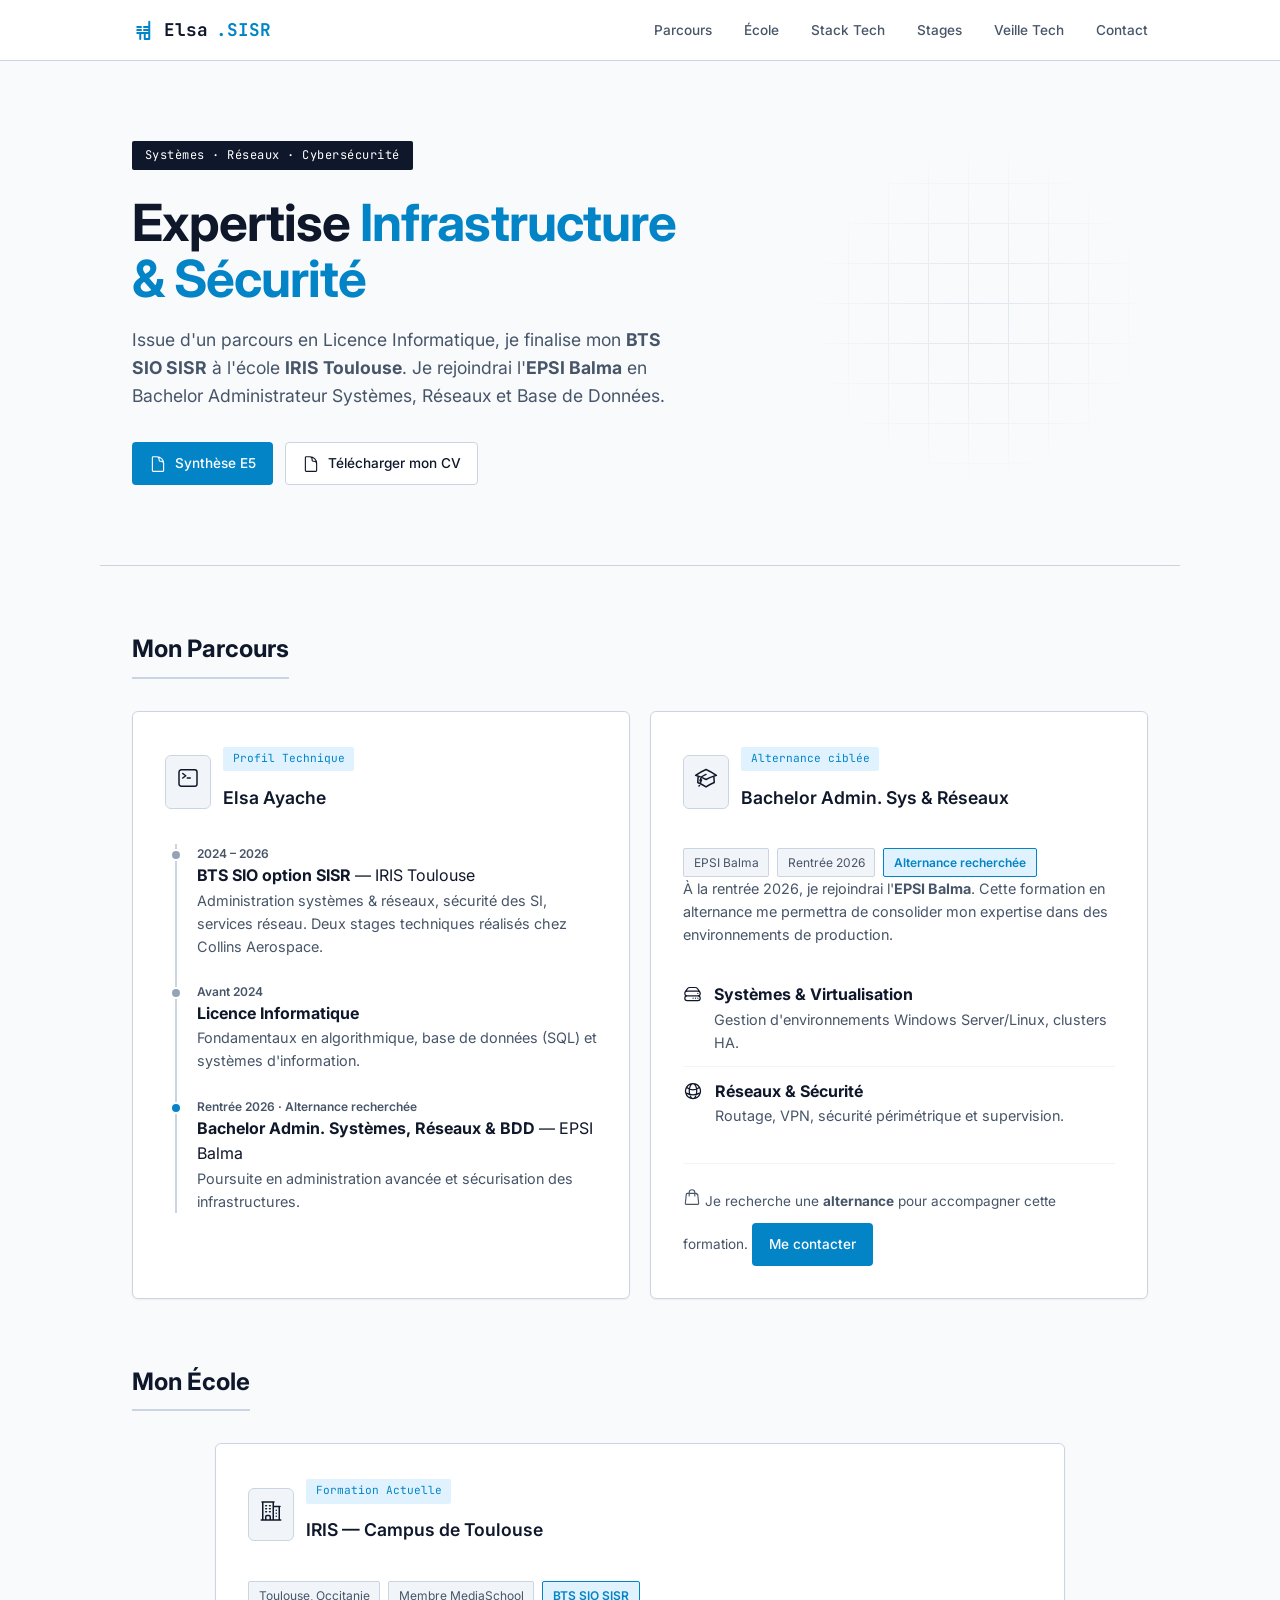
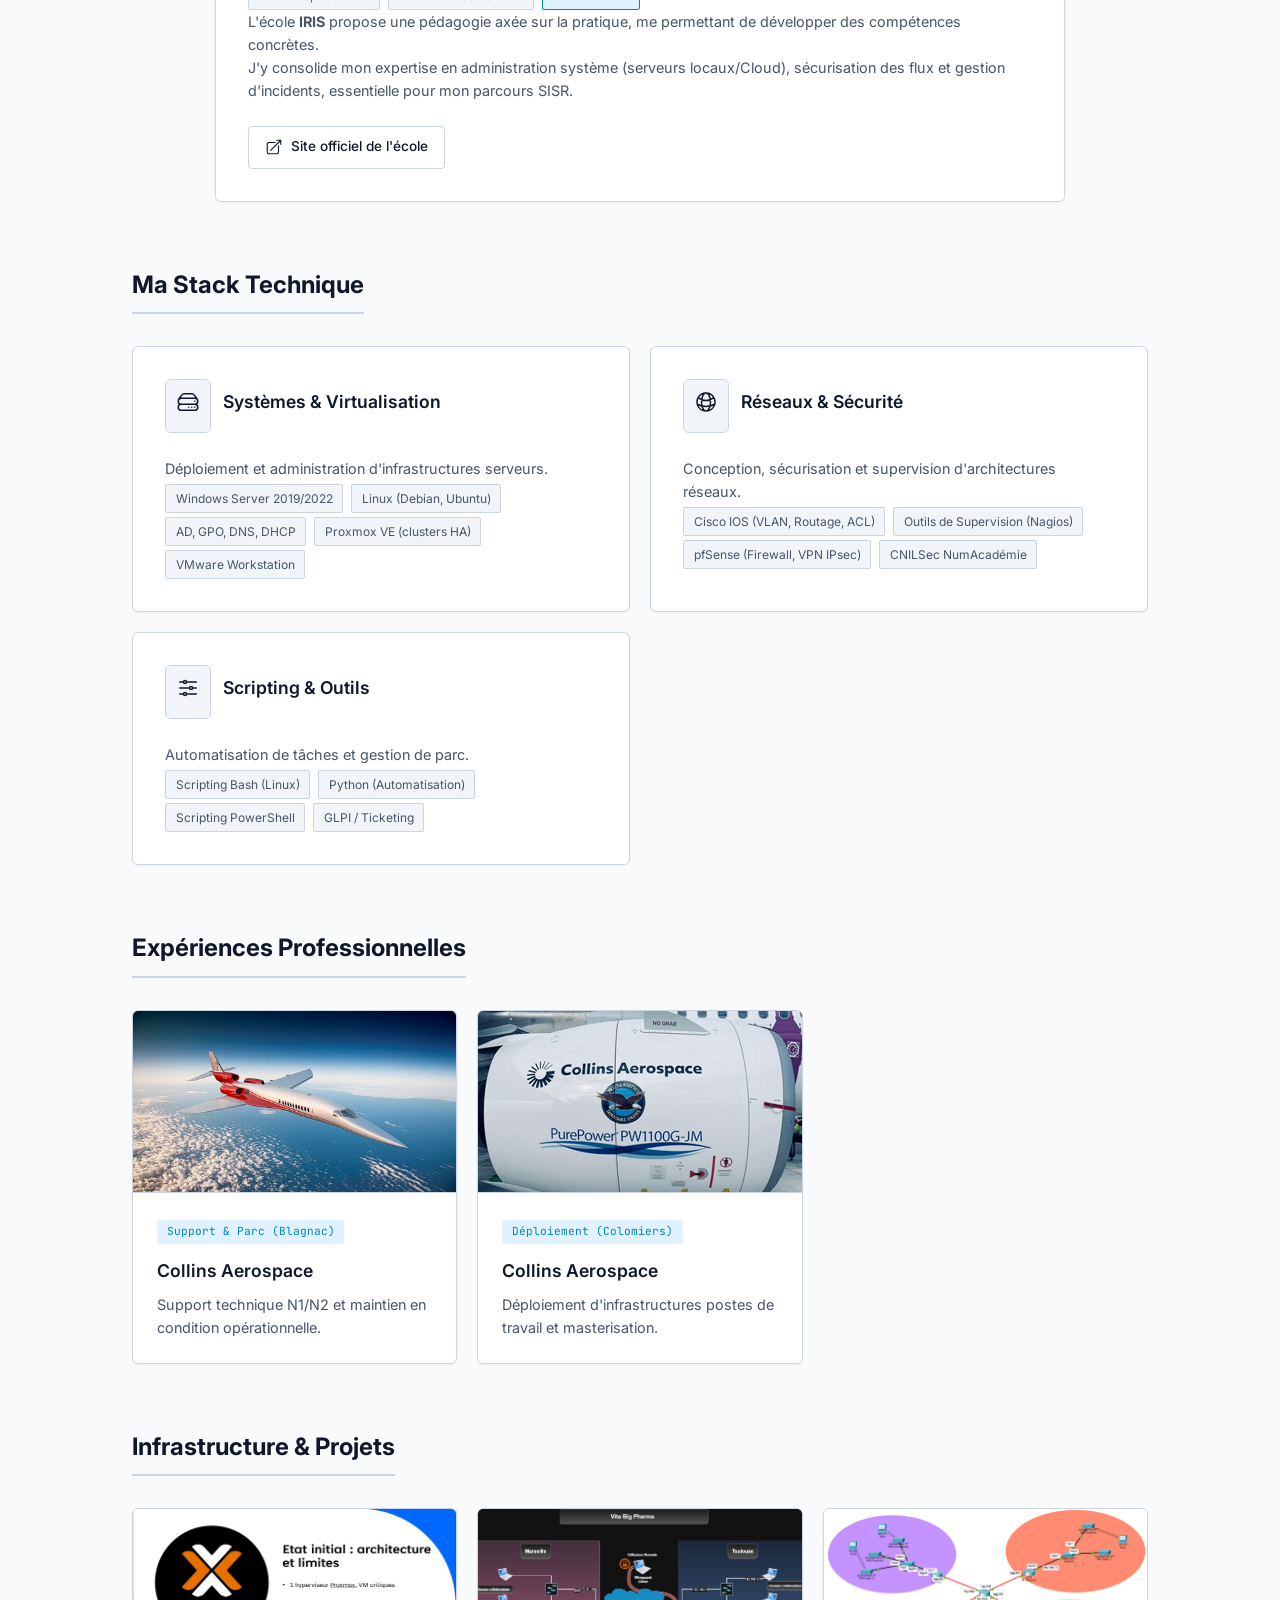
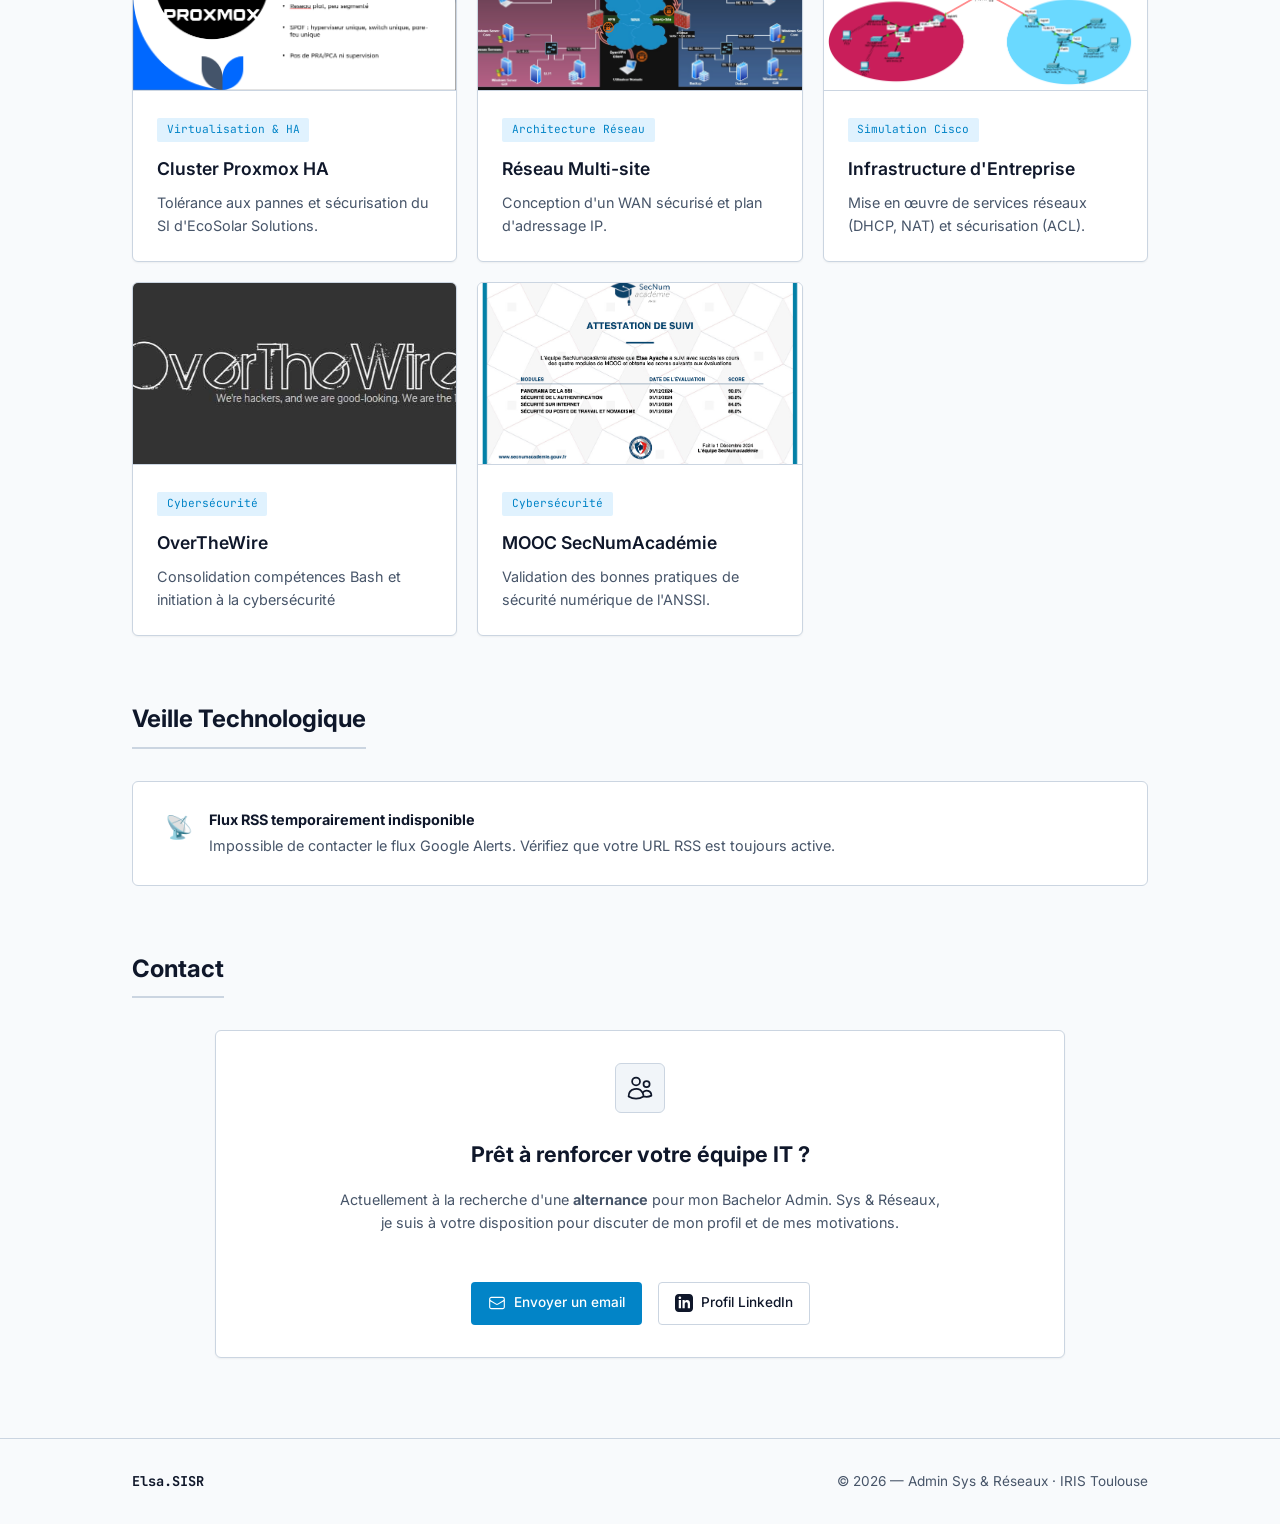
==== index.html @ c032506f "maj doc projet 2" ====
<!DOCTYPE html>
<html lang="fr">
<head>
    <meta charset="UTF-8">
    <meta name="viewport" content="width=device-width, initial-scale=1.0">
    <title>Portfolio | Elsa Ayache - Admin Sys & Réseaux</title>
    <link rel="stylesheet" href="style.css">
    <link href="https://fonts.googleapis.com/css2?family=Inter:wght@400;500;600;700&family=JetBrains+Mono:wght@400;700&display=swap" rel="stylesheet">
</head>
<body>

    <nav>
        <div class="container nav-content">
            <div class="logo">
                <svg fill="none" viewBox="0 0 24 24" stroke-width="2" stroke="currentColor" width="24" height="24"><path stroke-linecap="round" stroke-linejoin="round" d="M8.25 21v-4.875c0-.621.504-1.125 1.125-1.125h2.25c.621 0 1.125.504 1.125 1.125V21m0 0h4.5V3.75M5.25 9h3.75m-3.75 3h3.75m-3.75 3h3.75m3-6h3.75m-3.75 3h3.75m-3.75 3h3.75" /></svg>
                Elsa<span>.SISR</span>
            </div>
            <ul>
                <li><a href="#parcours">Parcours</a></li>
                <li><a href="#ecole">École</a></li>
                <li><a href="#competences">Stack Tech</a></li>
                <li><a href="#experience">Stages</a></li>
                <li><a href="#veille">Veille Tech</a></li>
                <li><a href="#contact">Contact</a></li>
            </ul>
            <button class="menu-btn" id="menuBtn" aria-label="Menu">
                <span></span><span></span><span></span>
            </button>
        </div>
        <div class="mobile-menu" id="mobileMenu">
            <ul>
                <li><a href="#parcours" onclick="closeMobileMenu()">Parcours</a></li>
                <li><a href="#ecole" onclick="closeMobileMenu()">École</a></li>
                <li><a href="#competences" onclick="closeMobileMenu()">Stack Tech</a></li>
                <li><a href="#experience" onclick="closeMobileMenu()">Stages</a></li>
                <li><a href="#veille" onclick="closeMobileMenu()">Veille Tech</a></li>
                <li><a href="#contact" onclick="closeMobileMenu()">Contact</a></li>
            </ul>
        </div>
    </nav>

    <header id="about" class="container hero-container">
        <div class="hero">
            <div class="hero-badge">Systèmes · Réseaux · Cybersécurité</div>
            <h1>Expertise <span class="accent">Infrastructure<br>& Sécurité</span></h1>
            <p>
                Issue d'un parcours en Licence Informatique, je finalise mon <strong>BTS SIO SISR</strong> à l'école <strong>IRIS Toulouse</strong>. Je rejoindrai l'<strong>EPSI Balma</strong> en Bachelor Administrateur Systèmes, Réseaux et Base de Données.
            </p>
            <div class="actions">
                <a href="documents\00_Documents_Administratifs\TableauSyntheseE5_AyacheElsa.pdf" class="btn-primary" target="_blank" rel="noopener">
                    <svg fill="none" viewBox="0 0 24 24" stroke-width="1.5" stroke="currentColor" width="18" height="18"><path stroke-linecap="round" stroke-linejoin="round" d="M19.5 14.25v-2.625a3.375 3.375 0 00-3.375-3.375h-1.5A1.125 1.125 0 0113.5 7.125v-1.5a3.375 3.375 0 00-3.375-3.375H8.25m2.25 0H5.625c-.621 0-1.125.504-1.125 1.125v17.25c0 .621.504 1.125 1.125 1.125h12.75c.621 0 1.125-.504 1.125-1.125V11.25a9 9 0 00-9-9z" /></svg>
                    Synthèse E5
                </a>
                <a href="documents/AYACHE_Elsa_CV_IT.pdf" class="btn-secondary" target="_blank" rel="noopener">
                    <svg fill="none" viewBox="0 0 24 24" stroke-width="1.5" stroke="currentColor" width="18" height="18"><path stroke-linecap="round" stroke-linejoin="round" d="M19.5 14.25v-2.625a3.375 3.375 0 00-3.375-3.375h-1.5A1.125 1.125 0 0113.5 7.125v-1.5a3.375 3.375 0 00-3.375-3.375H8.25m2.25 0H5.625c-.621 0-1.125.504-1.125 1.125v17.25c0 .621.504 1.125 1.125 1.125h12.75c.621 0 1.125-.504 1.125-1.125V11.25a9 9 0 00-9-9z" /></svg>
                    Télécharger mon CV
                </a>
            </div>
        </div>
        <div class="hero-visual" aria-hidden="true">
            <div class="tech-grid"></div>
        </div>
    </header>

    <main class="container">

        <section id="parcours">
            <h2 class="section-title">Mon Parcours</h2>
            <div class="parcours-grid">

                <div class="parcours-card">
                    <div class="parcours-card-header">
                        <div class="parcours-icon-wrap">
                            <svg fill="none" viewBox="0 0 24 24" stroke-width="1.5" stroke="currentColor" width="24" height="24"><path stroke-linecap="round" stroke-linejoin="round" d="M6.75 7.5l3 2.25-3 2.25m4.5 0h3m-9 8.25h13.5A2.25 2.25 0 0021 18V6a2.25 2.25 0 00-2.25-2.25H5.25A2.25 2.25 0 003 6v12a2.25 2.25 0 002.25 2.25z" /></svg>
                        </div>
                        <div>
                            <span class="tag-tech">Profil Technique</span>
                            <h3>Elsa Ayache</h3>
                        </div>
                    </div>

                    <div class="parcours-timeline">
                        <div class="timeline-item">
                            <div class="timeline-dot"></div>
                            <div class="timeline-content">
                                <span class="timeline-date">2024 – 2026</span>
                                <strong>BTS SIO option SISR</strong> — IRIS Toulouse
                                <p>Administration systèmes & réseaux, sécurité des SI, services réseau. Deux stages techniques réalisés chez Collins Aerospace.</p>
                            </div>
                        </div>

                        <div class="timeline-item">
                            <div class="timeline-dot"></div>
                            <div class="timeline-content">
                                <span class="timeline-date">Avant 2024</span>
                                <strong>Licence Informatique</strong>
                                <p>Fondamentaux en algorithmique, base de données (SQL) et systèmes d'information.</p>
                            </div>
                        </div>

                        <div class="timeline-item timeline-item--next">
                            <div class="timeline-dot timeline-dot--accent"></div>
                            <div class="timeline-content">
                                <span class="timeline-date">Rentrée 2026 · Alternance recherchée</span>
                                <strong>Bachelor Admin. Systèmes, Réseaux & BDD</strong> — EPSI Balma
                                <p>Poursuite en administration avancée et sécurisation des infrastructures.</p>
                            </div>
                        </div>
                    </div>
                </div>

                <div class="parcours-card parcours-card--project">
                    <div class="parcours-card-header">
                        <div class="parcours-icon-wrap">
                            <svg fill="none" viewBox="0 0 24 24" stroke-width="1.5" stroke="currentColor" width="24" height="24"><path stroke-linecap="round" stroke-linejoin="round" d="M4.26 10.147a60.438 60.438 0 00-.491 6.347A48.62 48.62 0 0112 20.904a48.62 48.62 0 018.232-4.41 60.46 60.46 0 00-.491-6.347m-15.482 0a50.636 50.636 0 00-2.658-.813A59.906 59.906 0 0112 3.493a59.903 59.903 0 0110.399 5.84c-.896.248-1.783.52-2.658.814m-15.482 0A50.717 50.717 0 0112 13.489a50.702 50.702 0 017.74-3.342M6.75 15a.75.75 0 100-1.5.75.75 0 000 1.5zm0 0v-3.675A55.378 55.378 0 0112 8.443m-7.007 11.55A5.981 5.981 0 006.75 15.75v-1.5" /></svg>
                        </div>
                        <div>
                            <span class="tag-tech">Alternance ciblée</span>
                            <h3>Bachelor Admin. Sys & Réseaux</h3>
                        </div>
                    </div>

                    <div class="parcours-meta-row">
                        <span class="parcours-meta-pill">EPSI Balma</span>
                        <span class="parcours-meta-pill">Rentrée 2026</span>
                        <span class="parcours-meta-pill parcours-meta-pill--accent">Alternance recherchée</span>
                    </div>

                    <p>
                        À la rentrée 2026, je rejoindrai l'<strong>EPSI Balma</strong>. Cette formation en alternance me permettra de consolider mon expertise dans des environnements de production.
                    </p>

                    <div class="epsi-modules">
                        <div class="epsi-module">
                            <svg class="epsi-module-icon" fill="none" viewBox="0 0 24 24" stroke-width="1.5" stroke="currentColor" width="20" height="20"><path stroke-linecap="round" stroke-linejoin="round" d="M5.25 14.25h13.5m-13.5 0a3 3 0 01-3-3m3 3a3 3 0 100 6h13.5a3 3 0 100-6m-16.5-3a3 3 0 013-3h13.5a3 3 0 013 3m-19.5 0a4.5 4.5 0 01.9-2.7L5.737 5.1a3.375 3.375 0 012.7-1.35h7.126c1.062 0 2.062.5 2.7 1.35l2.587 3.45a4.5 4.5 0 01.9 2.7m0 0a3 3 0 01-3 3m0 3h.008v.008h-.008v-.008zm0-6h.008v.008h-.008v-.008zm-3 6h.008v.008h-.008v-.008zm-3 0h.008v.008h-.008v-.008z" /></svg>
                            <div>
                                <strong>Systèmes & Virtualisation</strong>
                                <p>Gestion d'environnements Windows Server/Linux, clusters HA.</p>
                            </div>
                        </div>
                        <div class="epsi-module">
                            <svg class="epsi-module-icon" fill="none" viewBox="0 0 24 24" stroke-width="1.5" stroke="currentColor" width="20" height="20"><path stroke-linecap="round" stroke-linejoin="round" d="M12 21a9.004 9.004 0 008.716-6.747M12 21a9.004 9.004 0 01-8.716-6.747M12 21c2.485 0 4.5-4.03 4.5-9S14.485 3 12 3m0 18c-2.485 0-4.5-4.03-4.5-9S9.515 3 12 3m0 0a8.997 8.997 0 017.843 4.582M12 3a8.997 8.997 0 00-7.843 4.582m15.686 0A11.953 11.953 0 0112 10.5c-2.998 0-5.74-1.1-7.843-2.918m15.686 0A8.959 8.959 0 0121 12c0 .778-.099 1.533-.284 2.253m0 0A17.919 17.919 0 0112 16.5c-3.162 0-6.133-.815-8.716-2.247m0 0A9.015 9.015 0 013 12c0-1.605.42-3.113 1.157-4.418" /></svg>
                            <div>
                                <strong>Réseaux & Sécurité</strong>
                                <p>Routage, VPN, sécurité périmétrique et supervision.</p>
                            </div>
                        </div>
                    </div>

                    <div class="alternance-banner">
                        <svg fill="none" viewBox="0 0 24 24" stroke-width="1.5" stroke="currentColor" width="18" height="18"><path stroke-linecap="round" stroke-linejoin="round" d="M15.75 10.5V6a3.75 3.75 0 10-7.5 0v4.5m11.356-1.993l1.263 12c.07.665-.45 1.243-1.119 1.243H4.25a1.125 1.125 0 01-1.119-1.243l1.263-12c.078-.738.706-1.307 1.45-1.307h11.454c.744 0 1.372.569 1.45 1.307z" /></svg>
                        Je recherche une <strong>alternance</strong> pour accompagner cette formation.
                        <a href="mailto:elsa.ayache@outlook.com" class="btn-primary alternance-btn">Me contacter</a>
                    </div>
                </div>

            </div>
        </section>

        <section id="ecole">
            <h2 class="section-title">Mon École</h2>
            <div class="parcours-card" style="max-width: 850px; margin: 0 auto;">
                <div class="parcours-card-header">
                    <div class="parcours-icon-wrap">
                        <svg fill="none" viewBox="0 0 24 24" stroke-width="1.5" stroke="currentColor" width="24" height="24"><path stroke-linecap="round" stroke-linejoin="round" d="M2.25 21h19.5m-18-18v18m10.5-18v18m6-13.5V21M6.75 6.75h.75m-.75 3h.75m-.75 3h.75m3-6h.75m-.75 3h.75m-.75 3h.75M6.75 21v-3.375c0-.621.504-1.125 1.125-1.125h2.25c.621 0 1.125.504 1.125 1.125V21M3 3h12m-.75 4.5H21m-3.75 3.75h.008v.008h-.008v-.008zm0 3h.008v.008h-.008v-.008zm0 3h.008v.008h-.008v-.008z" /></svg>
                    </div>
                    <div>
                        <span class="tag-tech">Formation Actuelle</span>
                        <h3>IRIS — Campus de Toulouse</h3>
                    </div>
                </div>

                <div class="parcours-meta-row">
                    <span class="parcours-meta-pill">Toulouse, Occitanie</span>
                    <span class="parcours-meta-pill">Membre MediaSchool</span>
                    <span class="parcours-meta-pill parcours-meta-pill--accent">BTS SIO SISR</span>
                </div>

                <p>
                    L'école <strong>IRIS</strong> propose une pédagogie axée sur la pratique, me permettant de développer des compétences concrètes.
                </p>
                <p class="parcours-p2">
                    J'y consolide mon expertise en administration système (serveurs locaux/Cloud), sécurisation des flux et gestion d'incidents, essentielle pour mon parcours SISR.
                </p>

                <div class="actions" style="margin-top: 24px;">
                    <a href="https://ecoleiris.fr/campus/toulouse/" target="_blank" rel="noopener" class="btn-secondary">
                        <svg fill="none" viewBox="0 0 24 24" stroke-width="1.5" stroke="currentColor" width="18" height="18"><path stroke-linecap="round" stroke-linejoin="round" d="M13.5 6H5.25A2.25 2.25 0 003 8.25v10.5A2.25 2.25 0 005.25 21h10.5A2.25 2.25 0 0018 18.75V10.5m-10.5 6L21 3m0 0h-5.25M21 3v5.25" /></svg>
                        Site officiel de l'école
                    </a>
                </div>
            </div>
        </section>

        <section id="competences">
            <h2 class="section-title">Ma Stack Technique</h2>
            <div class="parcours-grid competences-wrapper">
                
                <div class="parcours-card competences-card">
                    <div class="parcours-card-header">
                        <div class="parcours-icon-wrap">
                            <svg fill="none" viewBox="0 0 24 24" stroke-width="1.5" stroke="currentColor" width="24" height="24"><path stroke-linecap="round" stroke-linejoin="round" d="M5.25 14.25h13.5m-13.5 0a3 3 0 01-3-3m3 3a3 3 0 100 6h13.5a3 3 0 100-6m-16.5-3a3 3 0 013-3h13.5a3 3 0 013 3m-19.5 0a4.5 4.5 0 01.9-2.7L5.737 5.1a3.375 3.375 0 012.7-1.35h7.126c1.062 0 2.062.5 2.7 1.35l2.587 3.45a4.5 4.5 0 01.9 2.7m0 0a3 3 0 01-3 3m0 3h.008v.008h-.008v-.008zm0-6h.008v.008h-.008v-.008zm-3 6h.008v.008h-.008v-.008zm-3 0h.008v.008h-.008v-.008z" /></svg>
                        </div>
                        <h3>Systèmes & Virtualisation</h3>
                    </div>
                    <p>Déploiement et administration d'infrastructures serveurs.</p>
                    <div class="parcours-tags">
                        <span class="skill-pill">Windows Server 2019/2022</span>
                        <span class="skill-pill">Linux (Debian, Ubuntu)</span>
                        <span class="skill-pill">AD, GPO, DNS, DHCP</span>
                        <span class="skill-pill">Proxmox VE (clusters HA)</span>
                        <span class="skill-pill">VMware Workstation</span>
                    </div>
                </div>

                <div class="parcours-card competences-card">
                    <div class="parcours-card-header">
                        <div class="parcours-icon-wrap">
                            <svg fill="none" viewBox="0 0 24 24" stroke-width="1.5" stroke="currentColor" width="24" height="24"><path stroke-linecap="round" stroke-linejoin="round" d="M12 21a9.004 9.004 0 008.716-6.747M12 21a9.004 9.004 0 01-8.716-6.747M12 21c2.485 0 4.5-4.03 4.5-9S14.485 3 12 3m0 18c-2.485 0-4.5-4.03-4.5-9S9.515 3 12 3m0 0a8.997 8.997 0 017.843 4.582M12 3a8.997 8.997 0 00-7.843 4.582m15.686 0A11.953 11.953 0 0112 10.5c-2.998 0-5.74-1.1-7.843-2.918m15.686 0A8.959 8.959 0 0121 12c0 .778-.099 1.533-.284 2.253m0 0A17.919 17.919 0 0112 16.5c-3.162 0-6.133-.815-8.716-2.247m0 0A9.015 9.015 0 013 12c0-1.605.42-3.113 1.157-4.418" /></svg>
                        </div>
                        <h3>Réseaux & Sécurité</h3>
                    </div>
                    <p>Conception, sécurisation et supervision d'architectures réseaux.</p>
                    <div class="parcours-tags">
                        <span class="skill-pill">Cisco IOS (VLAN, Routage, ACL)</span>
                        <span class="skill-pill">Outils de Supervision (Nagios)</span>
                        <span class="skill-pill">pfSense (Firewall, VPN IPsec)</span>
                        <span class="skill-pill">CNILSec NumAcadémie</span>
                    </div>
                </div>

                <div class="parcours-card competences-card">
                    <div class="parcours-card-header">
                        <div class="parcours-icon-wrap">
                            <svg fill="none" viewBox="0 0 24 24" stroke-width="1.5" stroke="currentColor" width="24" height="24"><path stroke-linecap="round" stroke-linejoin="round" d="M10.5 6h9.75M10.5 6a1.5 1.5 0 11-3 0m3 0a1.5 1.5 0 10-3 0M3.75 6H7.5m3 12h9.75m-9.75 0a1.5 1.5 0 11-3 0m3 0a1.5 1.5 0 10-3 0M3.75 18H7.5m9-6h3.75m-3.75 0a1.5 1.5 0 11-3 0m3 0a1.5 1.5 0 10-3 0M3.75 12H13.5" /></svg>
                        </div>
                        <h3>Scripting & Outils</h3>
                    </div>
                    <p>Automatisation de tâches et gestion de parc.</p>
                    <div class="parcours-tags">
                        <span class="skill-pill">Scripting Bash (Linux)</span>
                        <span class="skill-pill">Python (Automatisation)</span>
                        <span class="skill-pill">Scripting PowerShell</span>
                        <span class="skill-pill">GLPI / Ticketing</span>
                    </div>
                </div>

            </div>
        </section>

        <section id="experience">
            <h2 class="section-title">Expériences Professionnelles</h2>
            <div class="projects-grid">

                <div class="project-item clickable-project"
                     data-img="img/collins.jpg"
                     data-title="Stage 1 : Collins Aerospace (Blagnac)"
                     data-desc="Support technique niveau 1 & 2, gestion de parc informatique et résolution des incidents utilisateurs."
                     data-doc-url="documents/02_Stages/Stage_2_Collins/stageUn.pdf">
                    <div class="project-image"><img src="img/collins.jpg" alt="Collins Aerospace Blagnac" loading="lazy"></div>
                    <div class="project-info">
                        <span class="tag-tech">Support & Parc (Blagnac)</span>
                        <h3>Collins Aerospace</h3>
                        <p>Support technique N1/N2 et maintien en condition opérationnelle.</p>
                    </div>
                </div>
                <div class="project-item clickable-project"
                     data-img="img/collins.jpg"
                     data-title="Stage 2 : Collins Aerospace (Colomiers)"
                     data-desc="Déploiement de postes, masterisation, et accompagnement technique des utilisateurs sur site."
                     data-doc-url="documents/02_Stages/Stage_2_Collins/RapportStageColomiersCollins.pdf">
                    <div class="project-image"><img src="img\avioncollins2.jpg" alt="Collins Aerospace Colomiers" loading="lazy"></div>
                    <div class="project-info">
                        <span class="tag-tech">Déploiement (Colomiers)</span>
                        <h3>Collins Aerospace</h3>
                        <p>Déploiement d'infrastructures postes de travail et masterisation.</p>
                    </div>
                </div>
                </div>
        </section>
        <section id="projects-sisr">
            <h2 class="section-title">Infrastructure & Projets</h2>
            <div class="projects-grid">

                <div class="project-item clickable-project"
                     data-img="img/proxmoxImage.png"
                     data-title="Haute Disponibilité EcoSolar"
                     data-desc="Cluster Proxmox VE, stockage NFS partagé et redondance pfSense (CARP) pour éliminer les SPOF."
                     data-doc-url="documents/01_Projet1_EcoSolar_Redondance/Documentation_Technique_Ecolsolar_Redondance.pdf">
                    <div class="project-image"><img src="img/proxmoxImage.png" alt="Proxmox" loading="lazy"></div>
                    <div class="project-info">
                        <span class="tag-tech">Virtualisation & HA</span>
                        <h3>Cluster Proxmox HA</h3>
                        <p>Tolérance aux pannes et sécurisation du SI d'EcoSolar Solutions.</p>
                    </div>
                </div>

                <div class="project-item clickable-project"
                     data-img="img/drawio.jpg"
                     data-title="Interconnexion Marseille"
                     data-desc="Étude de l'interconnexion sécurisée entre Toulouse et le futur datacenter de Marseille (VPN IPsec)."
                     data-doc-url="documents\01_Projet1_EcoSolar_Redondance\Projet 2 BTS SIO.pdf">
                    <div class="project-image"><img src="img/drawio.jpg" alt="Datacenter" loading="lazy"></div>
                    <div class="project-info">
                        <span class="tag-tech">Architecture Réseau</span>
                        <h3>Réseau Multi-site</h3>
                        <p>Conception d'un WAN sécurisé et plan d'adressage IP.</p>
                    </div>
                </div>

                <div class="project-item clickable-project"
                     data-img="img/ciscopackettracet.png"
                     data-title="TP : Administration Réseau"
                     data-desc="Conception réseau multi-sites sur Cisco Packet Tracer : Routage, VLANs et ACLs."
                     data-doc-url="documents/03_Annexes_et_TP/TP1RESEAUBTS2.pdf">
                    <div class="project-image"><img src="img/ciscopackettracet.png" alt="Cisco" loading="lazy"></div>
                    <div class="project-info">
                        <span class="tag-tech">Simulation Cisco</span>
                        <h3>Infrastructure d'Entreprise</h3>
                        <p>Mise en œuvre de services réseaux (DHCP, NAT) et sécurisation (ACL).</p>
                    </div>
                </div>
                <div class="project-item clickable-project"
                     data-img="img\overthewire.jpg"
                     data-title="Résolution OverTheWire"
                     data-desc="10 premiers niveaux du jeu de lignes de commande Bash OverTheWire"
                     data-doc-url="documents\03_Annexes_et_TP\TP1LINUXBTS2.pdf">
                    <div class="project-image"><img src="img\overthewire.jpg" alt="ANSSI" loading="lazy"></div>
                    <div class="project-info">
                        <span class="tag-tech">Cybersécurité</span>
                        <h3>OverTheWire</h3>
                        <p>Consolidation compétences Bash et initiation à la cybersécurité</p>
                    </div>
                </div>
               

                <div class="project-item clickable-project"
                     data-img="img/moocanssi.png"
                     data-title="Certification MOOC ANSSI"
                     data-desc="Validation du MOOC SecNumAcadémie sur les fondamentaux de la cybersécurité."
                     data-doc-url="documents/03_Annexes_et_TP/cnil_mooc_rgpd.jpg">
                    <div class="project-image"><img src="img/moocanssi.png" alt="ANSSI" loading="lazy"></div>
                    <div class="project-info">
                        <span class="tag-tech">Cybersécurité</span>
                        <h3>MOOC SecNumAcadémie</h3>
                        <p>Validation des bonnes pratiques de sécurité numérique de l'ANSSI.</p>
                    </div>
                </div>

            </div>
        </section>

        <section id="veille">
            <h2 class="section-title">Veille Technologique</h2>
            <div id="rss-feed" class="rss-container">
                <div class="loader">
                    Connexion au flux de sécurité...
                </div>
            </div>
        </section>

        <section id="contact">
            <h2 class="section-title">Contact</h2>
            <div class="parcours-card" style="max-width: 850px; margin: 0 auto; text-align: center;">
                <div class="parcours-icon-wrap" style="margin: 0 auto 1.5rem; display: inline-flex;">
                    <svg fill="none" viewBox="0 0 24 24" stroke-width="1.5" stroke="currentColor" width="28" height="28"><path stroke-linecap="round" stroke-linejoin="round" d="M15 19.128a9.38 9.38 0 002.625.372 9.337 9.337 0 004.121-.952 4.125 4.125 0 00-7.533-2.493M15 19.128v-.003c0-1.113-.285-2.16-.786-3.07M15 19.128v.106A12.318 12.318 0 018.624 21c-2.331 0-4.512-.645-6.374-1.766l-.001-.109a6.375 6.375 0 0111.964-3.07M12 6.375a3.375 3.375 0 11-6.75 0 3.375 3.375 0 016.75 0zm8.25 2.25a2.625 2.625 0 11-5.25 0 2.625 2.625 0 015.25 0z" /></svg>
                </div>
                <h3 style="font-size: 1.35rem; font-weight: 700;">Prêt à renforcer votre équipe IT ?</h3>
                <p style="margin: 1rem auto 2rem; max-width: 600px; color: var(--text-muted);">
                    Actuellement à la recherche d'une <strong>alternance</strong> pour mon Bachelor Admin. Sys & Réseaux, je suis à votre disposition pour discuter de mon profil et de mes motivations.
                </p>
                <div class="actions" style="justify-content: center; gap: 16px;">
                    <a href="mailto:elsa.ayache@outlook.com" class="btn-primary">
                        <svg fill="none" viewBox="0 0 24 24" stroke-width="1.5" stroke="currentColor" width="18" height="18"><path stroke-linecap="round" stroke-linejoin="round" d="M21.75 6.75v10.5a2.25 2.25 0 01-2.25 2.25h-15a2.25 2.25 0 01-2.25-2.25V6.75m19.5 0A2.25 2.25 0 0019.5 4.5h-15a2.25 2.25 0 00-2.25 2.25m19.5 0v.243a2.25 2.25 0 01-1.07 1.916l-7.5 4.615a2.25 2.25 0 01-2.36 0L3.32 8.91a2.25 2.25 0 01-1.07-1.916V6.75" /></svg>
                        Envoyer un email
                    </a>
                    <a href="https://www.linkedin.com/in/e-ayache/" target="_blank" rel="noopener" class="btn-secondary">
                        <svg viewBox="0 0 24 24" width="18" height="18" fill="currentColor"><path d="M19 0h-14c-2.761 0-5 2.239-5 5v14c0 2.761 2.239 5 5 5h14c2.762 0 5-2.239 5-5v-14c0-2.761-2.238-5-5-5zm-11 19h-3v-11h3v11zm-1.5-12.268c-.966 0-1.75-.79-1.75-1.764s.784-1.764 1.75-1.764 1.75.79 1.75 1.764-.783 1.764-1.75 1.764zm13.5 12.268h-3v-5.604c0-3.368-4-3.113-4 0v5.604h-3v-11h3v1.765c1.396-2.586 7-2.777 7 2.476v6.759z"/></svg>
                        Profil LinkedIn
                    </a>
                </div>
            </div>
        </section>

    </main>

    <footer>
        <div class="container" style="display:flex; justify-content:space-between; align-items:center;">
            <p class="footer-logo">Elsa<span>.SISR</span></p>
            <p>&copy; 2026 — Admin Sys & Réseaux · IRIS Toulouse</p>
        </div>
    </footer>

    <div id="projectModal" class="modal" role="dialog" aria-modal="true" aria-labelledby="modalTitle">
        <div class="modal-content">
            <button class="close-modal" aria-label="Fermer">
                <svg fill="none" viewBox="0 0 24 24" stroke-width="2" stroke="currentColor" width="20" height="20"><path stroke-linecap="round" stroke-linejoin="round" d="M6 18L18 6M6 6l12 12" /></svg>
            </button>
            <div class="modal-image-container">
                <img id="modalImg" src="" alt="">
            </div>
            <div class="modal-body">
                <h2 id="modalTitle"></h2>
                <p id="modalDesc"></p>
                <div class="actions">
                    <a href="#" class="btn-primary" id="modalDocLink1" target="_blank" rel="noopener">📄 Consulter le document</a>
                    <a href="#" class="btn-secondary" id="modalDocLink2" target="_blank" rel="noopener" style="display:none;">📄 Doc complémentaire</a>
                </div>
            </div>
        </div>
    </div>

    <script src="script.js"></script> 
</body>
</html>
---- style.css ----
/* ================================================
   PORTFOLIO ADMIN SYS & RESEAUX — style.css
   Thème : Ingénierie, Propreté, Tech
   ================================================ */

/* --- VARIABLES "PRO TECH" --- */
:root {
    --bg-body:       #f8fafc; /* Gris extrêmement clair et neutre */
    --bg-card:       #ffffff;
    --bg-alt:        #f1f5f9; /* Slate 100 pour les fonds secondaires */
    --text-main:     #0f172a; /* Slate 900, presque noir */
    --text-muted:    #475569; /* Slate 600 pour le texte de description */
    --accent:        #0284c7; /* Bleu Sky 600 (Tech/Cisco/Microsoft) */
    --accent-hover:  #0369a1;
    --accent-light:  #e0f2fe; /* Fond des badges */
    --border:        #cbd5e1;
    --border-hover:  #94a3b8;
    --shadow-sm:     0 1px 2px 0 rgb(0 0 0 / 0.05);
    --shadow-lg:     0 10px 15px -3px rgb(0 0 0 / 0.1), 0 4px 6px -4px rgb(0 0 0 / 0.1);
    --radius-card:   6px; /* Angles droits très pros */
    --radius-btn:    4px;
    --font-display:  'Inter', system-ui, sans-serif;
    --font-body:     'Inter', system-ui, sans-serif;
    --transition:    .2s ease-in-out;
}

/* --- RESET --- */
*, *::before, *::after { box-sizing: border-box; margin: 0; padding: 0; }
html { scroll-behavior: smooth; }

body {
    background-color: var(--bg-body);
    color: var(--text-main);
    font-family: var(--font-body);
    font-size: 1rem;
    line-height: 1.6;
    -webkit-font-smoothing: antialiased;
}

img { display: block; max-width: 100%; }
a  { color: inherit; }

.container {
    max-width: 1080px;
    margin: 0 auto;
    padding: 0 2rem;
}

/* ================================================
   NAVIGATION
   ================================================ */
nav {
    border-bottom: 1px solid var(--border);
    padding: 1rem 0;
    position: sticky;
    top: 0;
    background: rgba(255, 255, 255, 0.9);
    backdrop-filter: blur(8px);
    -webkit-backdrop-filter: blur(8px);
    z-index: 200;
}

.nav-content {
    display: flex;
    justify-content: space-between;
    align-items: center;
}

.logo {
    display: flex;
    align-items: center;
    gap: 8px;
    font-family: 'JetBrains Mono', monospace; /* Touche Terminal/Code */
    font-weight: 700;
    font-size: 1.1rem;
    color: var(--text-main);
}
.logo span { color: var(--accent); }
.logo svg { color: var(--accent); }

nav ul {
    display: flex;
    list-style: none;
    gap: 2rem;
}

nav a {
    text-decoration: none;
    font-weight: 500;
    font-size: .85rem;
    color: var(--text-muted);
    transition: color var(--transition);
}
nav a:hover { color: var(--accent); }

/* Burger (mobile) */
.menu-btn {
    display: none;
    flex-direction: column;
    gap: 5px;
    background: none;
    border: none;
    cursor: pointer;
}
.menu-btn span {
    display: block;
    width: 24px;
    height: 2px;
    background: var(--text-main);
    transition: var(--transition);
}

.mobile-menu {
    display: none;
    border-top: 1px solid var(--border);
    background: var(--bg-card);
}
.mobile-menu.open { display: block; }
.mobile-menu li a {
    display: block;
    padding: 1rem 2rem;
    font-size: .9rem;
    border-bottom: 1px solid var(--bg-alt);
}

/* ================================================
   HERO
   ================================================ */
.hero-container {
    display: grid;
    grid-template-columns: 1fr 340px;
    align-items: center;
    gap: 3rem;
    padding-top: 5rem;
    padding-bottom: 5rem;
    border-bottom: 1px solid var(--border);
}

.hero-badge {
    display: inline-block;
    background: var(--text-main);
    color: #fff;
    font-family: 'JetBrains Mono', monospace;
    font-size: .75rem;
    padding: .3rem .8rem;
    border-radius: 2px;
    margin-bottom: 1.5rem;
    letter-spacing: 0.5px;
}

h1 {
    font-family: var(--font-display);
    font-size: clamp(2.2rem, 4vw, 3.2rem);
    font-weight: 700;
    line-height: 1.1;
    letter-spacing: -1px;
    margin-bottom: 1.2rem;
}
.accent { color: var(--accent); }

.hero p {
    font-size: 1.1rem;
    color: var(--text-muted);
    max-width: 540px;
    margin-bottom: 2rem;
}

/* Remplacement animation gadget par grille statique pro */
.hero-visual {
    width: 100%;
    aspect-ratio: 1;
    position: relative;
    opacity: 0.6;
}
.tech-grid {
    position: absolute;
    inset: 0;
    background-size: 40px 40px;
    background-image: 
      linear-gradient(to right, var(--border) 1px, transparent 1px),
      linear-gradient(to bottom, var(--border) 1px, transparent 1px);
    mask-image: radial-gradient(circle at center, black, transparent 70%);
    -webkit-mask-image: radial-gradient(circle at center, black, transparent 70%);
}

/* ================================================
   SECTIONS
   ================================================ */
.section-title {
    font-size: 1.5rem;
    font-weight: 700;
    margin: 4rem 0 2rem;
    border-bottom: 2px solid var(--border);
    padding-bottom: 0.5rem;
    display: inline-block;
}

/* ================================================
   GRILLES ET CARTES (Communs)
   ================================================ */
.projects-grid, .parcours-grid {
    display: grid;
    gap: 20px;
}
.projects-grid { grid-template-columns: repeat(auto-fill, minmax(300px, 1fr)); }
.parcours-grid { grid-template-columns: 1fr 1fr; }

.project-item, .parcours-card {
    background: var(--bg-card);
    border: 1px solid var(--border);
    border-radius: var(--radius-card);
    box-shadow: var(--shadow-sm);
    transition: box-shadow var(--transition), border-color var(--transition);
    overflow: hidden;
}

.project-item:hover, .parcours-card:hover {
    border-color: var(--accent);
    box-shadow: var(--shadow-lg);
}

.clickable-project { cursor: pointer; }

.project-image {
    width: 100%;
    aspect-ratio: 16 / 9;
    background: var(--bg-alt);
    border-bottom: 1px solid var(--border);
}
.project-image img {
    width: 100%; height: 100%;
    object-fit: cover;
}

.project-info {
    padding: 1.5rem;
}

.tag-tech {
    display: inline-block;
    font-family: 'JetBrains Mono', monospace;
    font-size: .7rem;
    color: var(--accent);
    background: var(--accent-light);
    padding: .2rem .6rem;
    border-radius: 2px;
    margin-bottom: .8rem;
}

.project-info h3, .parcours-card-header h3 {
    font-size: 1.1rem;
    font-weight: 600;
    margin-bottom: .5rem;
    color: var(--text-main);
}

.project-info p, .parcours-card p {
    font-size: .9rem;
    color: var(--text-muted);
}

/* ================================================
   PARCOURS SPÉCIFIQUE
   ================================================ */
.parcours-card {
    padding: 2rem;
    display: flex;
    flex-direction: column;
}

.parcours-card-header {
    display: flex;
    align-items: center;
    gap: 12px;
    margin-bottom: 1.5rem;
}

.parcours-icon-wrap {
    color: var(--text-main);
    background: var(--bg-alt);
    padding: 10px;
    border-radius: var(--radius-card);
    border: 1px solid var(--border);
}

.parcours-timeline {
    margin-bottom: 1.5rem;
    border-left: 2px solid var(--border);
    margin-left: 10px;
    padding-left: 20px;
}

.timeline-item {
    position: relative;
    padding-bottom: 1.5rem;
}
.timeline-item:last-child { padding-bottom: 0; }

.timeline-dot {
    position: absolute;
    left: -27px;
    top: 5px;
    width: 12px; height: 12px;
    background: var(--border-hover);
    border: 2px solid var(--bg-card);
    border-radius: 50%;
}
.timeline-dot--accent { background: var(--accent); }

.timeline-date {
    display: block;
    font-size: .75rem;
    font-weight: 600;
    color: var(--text-muted);
}

.skill-pill, .parcours-meta-pill {
    display: inline-block;
    border: 1px solid var(--border);
    background: var(--bg-alt);
    font-size: .75rem;
    padding: .25rem .6rem;
    border-radius: 2px;
    margin: 4px 4px 0 0;
    color: var(--text-muted);
}
.parcours-meta-pill--accent {
    border-color: var(--accent);
    color: var(--accent);
    background: var(--accent-light);
    font-weight: 600;
}

.epsi-modules { margin: 1.5rem 0; }
.epsi-module {
    display: flex;
    gap: 12px;
    padding: 12px 0;
    border-bottom: 1px solid var(--bg-alt);
}
.epsi-module:last-child { border: none; }
.epsi-module-icon { color: var(--text-main); margin-top: 2px; }

.alternance-banner {
    margin-top: auto;
    padding-top: 1.5rem;
    border-top: 1px solid var(--bg-alt);
    font-size: .85rem;
    color: var(--text-muted);
}

/* ================================================
   BOUTONS
   ================================================ */
.actions {
    display: flex;
    gap: 12px;
    margin-top: 1rem;
}

.btn-primary, .btn-secondary {
    display: inline-flex;
    align-items: center;
    justify-content: center;
    gap: 8px;
    padding: .6rem 1rem;
    border-radius: var(--radius-btn);
    font-size: .85rem;
    font-weight: 500;
    text-decoration: none;
    transition: var(--transition);
}

.btn-primary {
    background: var(--accent);
    color: #fff;
    border: 1px solid transparent;
}
.btn-primary:hover { background: var(--accent-hover); }

.btn-secondary {
    background: var(--bg-card);
    color: var(--text-main);
    border: 1px solid var(--border);
}
.btn-secondary:hover {
    border-color: var(--text-main);
    background: var(--bg-alt);
}
.alternance-btn { margin-top: 10px; display: inline-flex; }

/* ================================================
   VEILLE & RSS
   ================================================ */
/* ================================================
   VEILLE & RSS
   ================================================ */
.rss-container {
    background: var(--bg-card);
    border: 1px solid var(--border);
    border-radius: var(--radius-card);
    overflow: hidden; /* Important pour que l'image ne déborde pas des coins arrondis */
}

/* Articles classiques (sans image) */
.rss-item {
    padding: 1.2rem;
    border-bottom: 1px solid var(--bg-alt);
}
.rss-item:last-child { border: none; }
.rss-item small {
    font-family: 'JetBrains Mono', monospace;
    font-size: .7rem;
    color: var(--accent);
}
.rss-item h3 { margin-top: 4px; font-size: 1rem; }
.rss-item h3 a { text-decoration: none; color: var(--text-main); }
.rss-item h3 a:hover { text-decoration: underline; }

/* --- Premier article : avec image (LE CORRECTIF EST ICI) --- */
.rss-item--featured {
    padding: 0; 
    border-bottom: 1px solid var(--border);
}

.rss-featured-img-link { 
    display: block; 
    overflow: hidden; 
}

.rss-featured-img {
    width: 100%;
    height: 220px; /* C'est cette ligne qui manquait ! */
    background-size: cover;
    background-position: center;
    position: relative;
    transition: transform 0.3s ease;
}
.rss-item--featured:hover .rss-featured-img { 
    transform: scale(1.03); 
}

/* Le petit badge "Dernier article" relooké façon "Tech" */
.rss-featured-badge {
    position: absolute;
    top: 12px; left: 12px;
    background: var(--text-main);
    color: #fff;
    font-family: 'JetBrains Mono', monospace;
    font-size: .65rem;
    padding: .3rem .7rem;
    border-radius: 2px;
    text-transform: uppercase;
    letter-spacing: 0.5px;
}

.rss-featured-body {
    padding: 1.2rem;
}
.rss-featured-body small {
    font-family: 'JetBrains Mono', monospace;
    font-size: .7rem;
    color: var(--accent);
}
.rss-featured-body h3 { margin-top: .4rem; font-size: 1.1rem; }
.rss-featured-body h3 a { color: var(--text-main); text-decoration: none; }
.rss-featured-body h3 a:hover { text-decoration: underline; color: var(--accent); }
/* ================================================
   MODALE
   ================================================ */
.modal {
    position: fixed; inset: 0;
    background: rgba(15, 23, 42, 0.7);
    backdrop-filter: blur(4px);
    z-index: 1000;
    display: flex; align-items: center; justify-content: center;
    opacity: 0; pointer-events: none; transition: .2s;
}
.modal.active { opacity: 1; pointer-events: all; }

.modal-content {
    background: var(--bg-card);
    border-radius: var(--radius-card);
    width: 90%; max-width: 600px;
    overflow: hidden;
    position: relative;
    box-shadow: var(--shadow-lg);
}
.close-modal {
    position: absolute; top: 10px; right: 10px;
    background: rgba(0,0,0,0.5); border: none; color: white;
    width: 30px; height: 30px; border-radius: 4px;
    cursor: pointer; display: flex; align-items: center; justify-content: center;
}
.modal-image-container { width: 100%; aspect-ratio: 16/9; background: var(--bg-alt); }
.modal-image-container img { width: 100%; height: 100%; object-fit: cover; }
.modal-body { padding: 2rem; }

/* ================================================
   FOOTER
   ================================================ */
footer {
    border-top: 1px solid var(--border);
    padding: 2rem 0;
    margin-top: 5rem;
    font-size: .85rem;
    color: var(--text-muted);
}
.footer-logo { font-family: 'JetBrains Mono', monospace; font-weight: 700; color: var(--text-main); }

/* RESPONSIVE */
@media (max-width: 768px) {
    .hero-container { grid-template-columns: 1fr; gap: 2rem; padding: 3rem 0; }
    .hero-visual { display: none; }
    nav ul { display: none; }
    .menu-btn { display: flex; }
    .parcours-grid { grid-template-columns: 1fr; }
    .actions { flex-direction: column; }
}
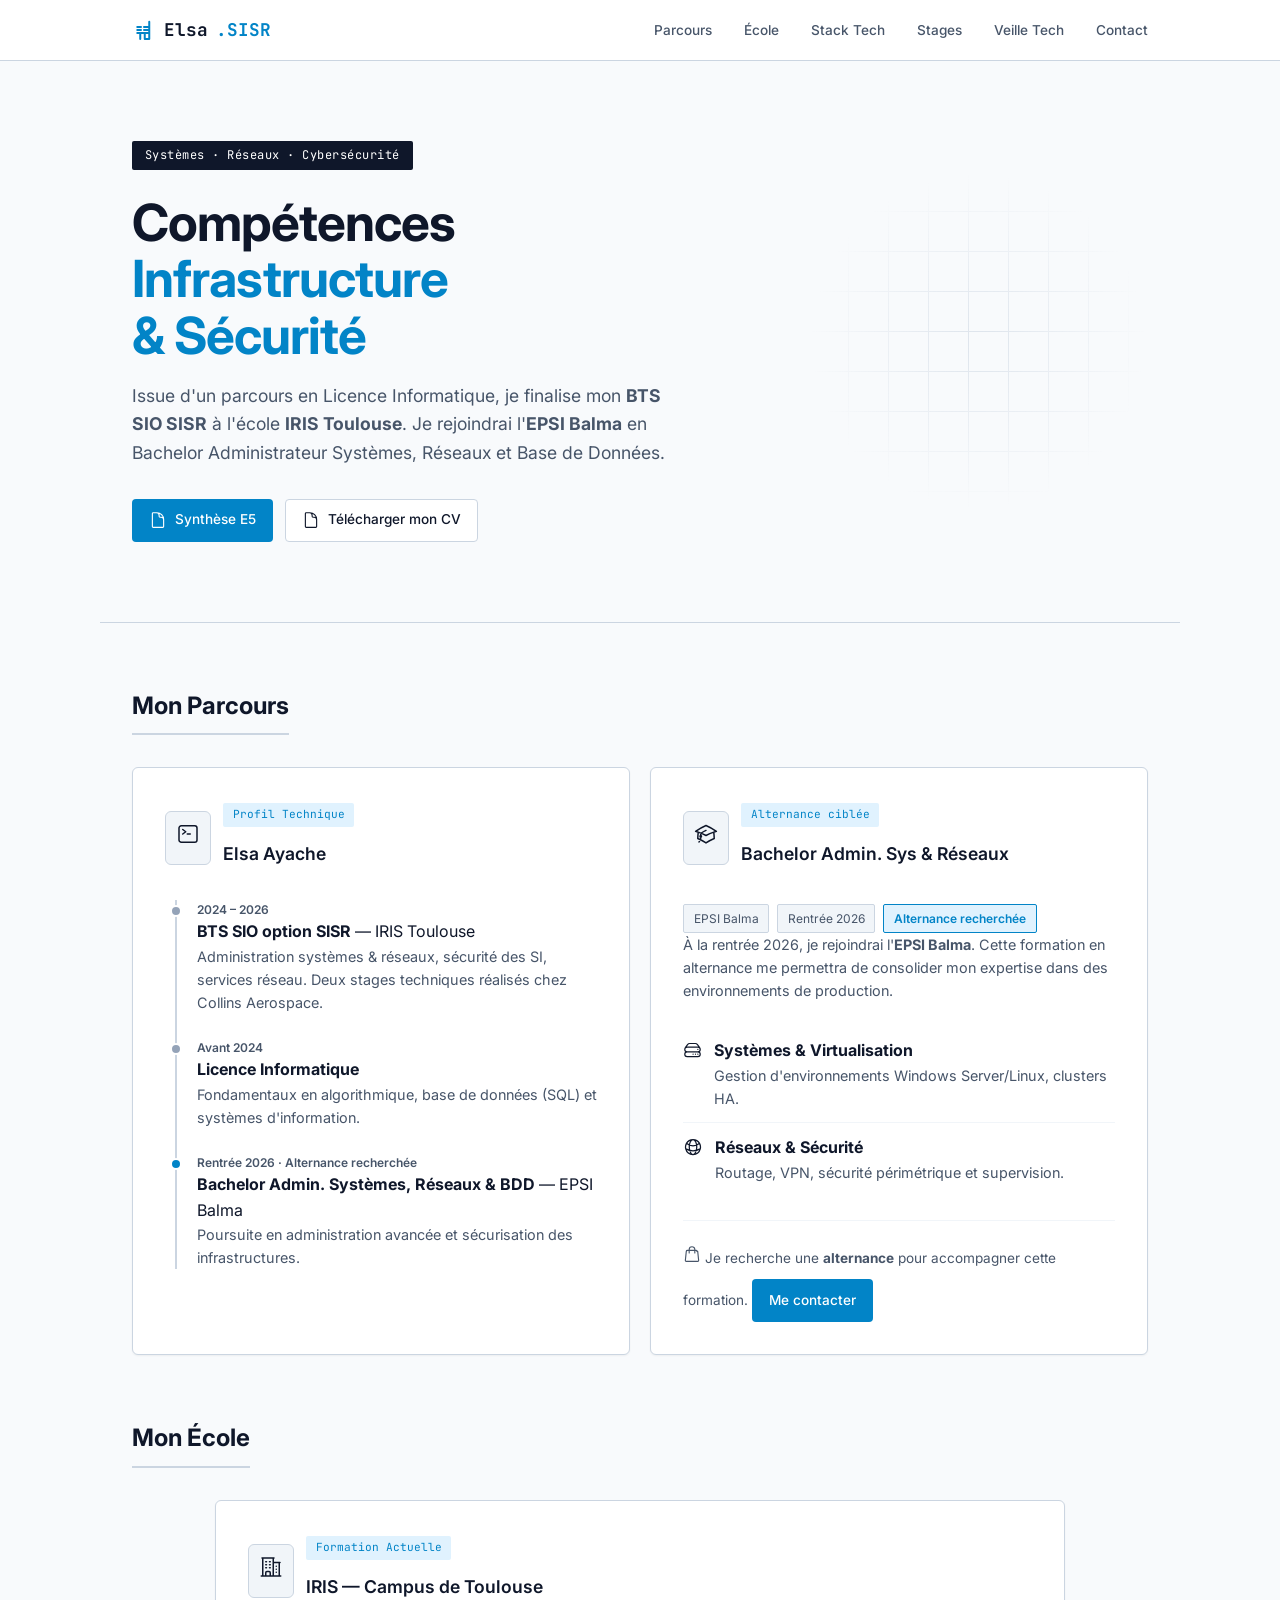
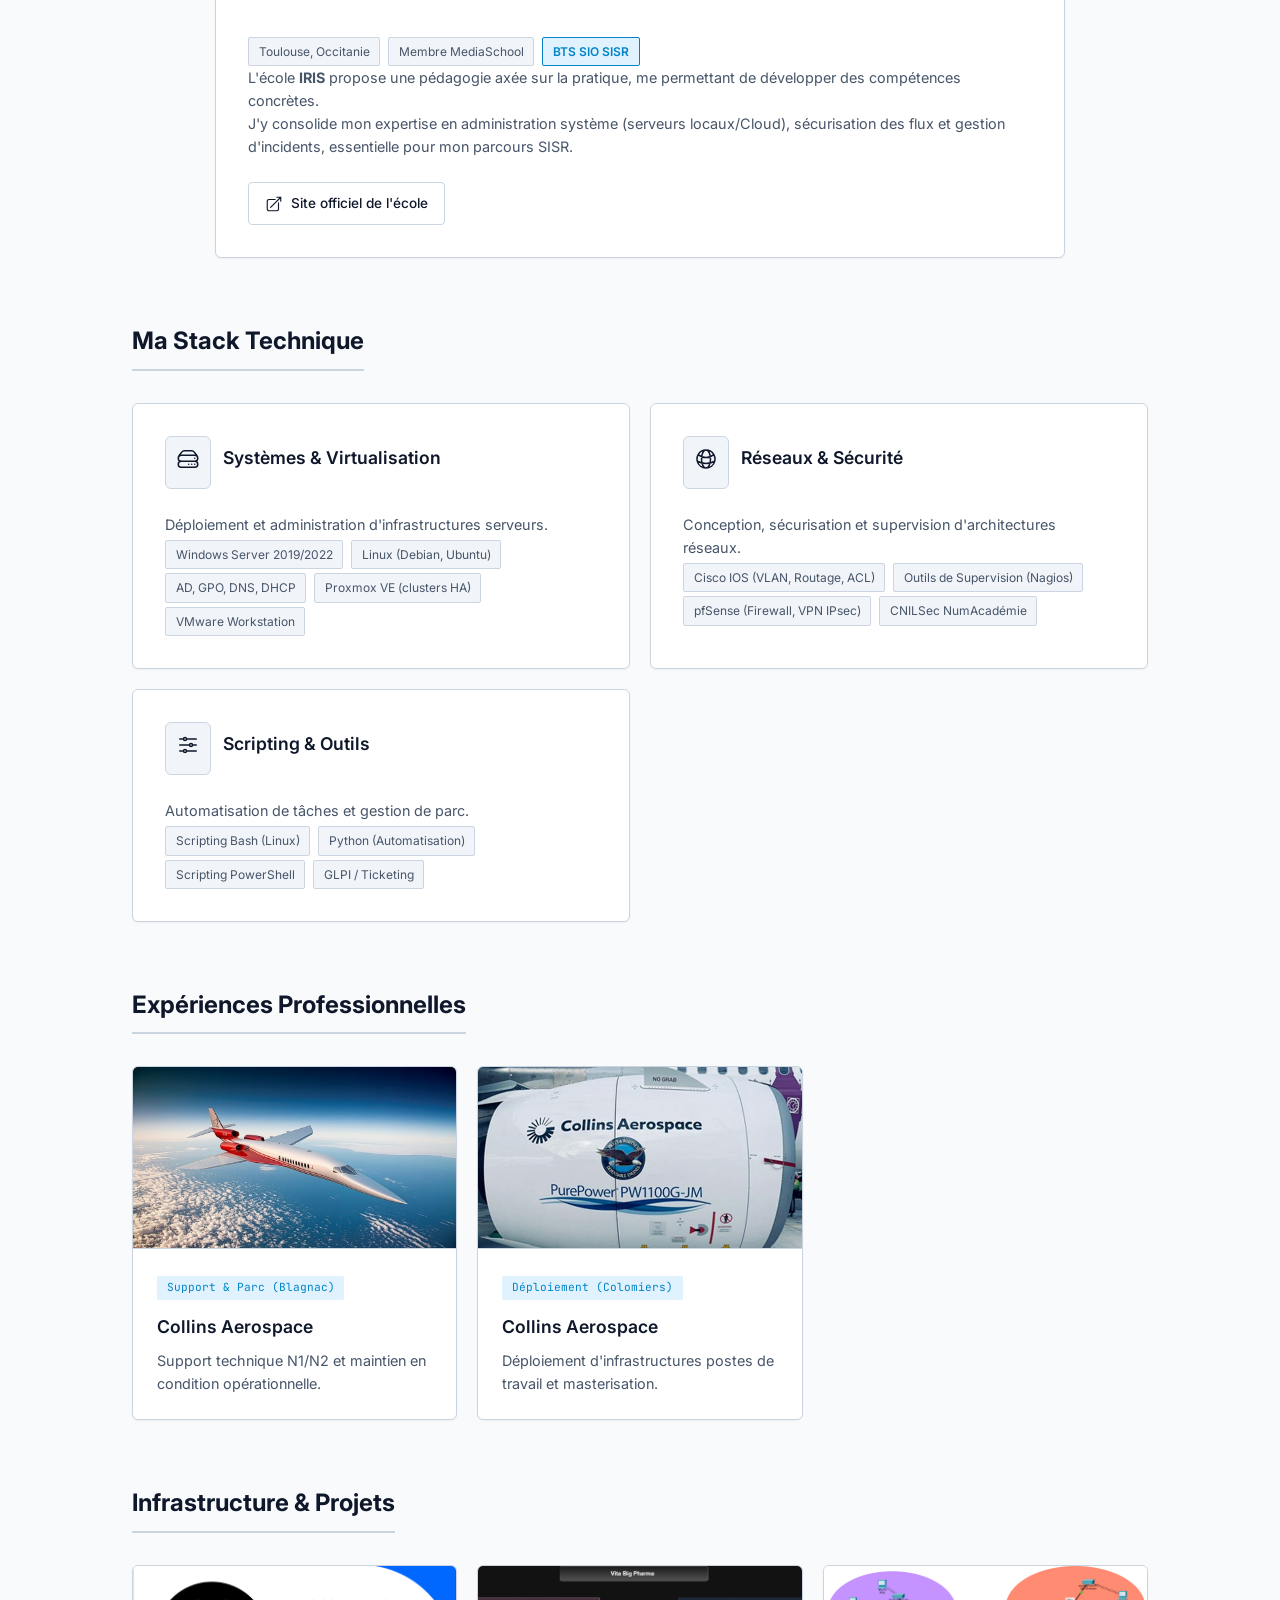
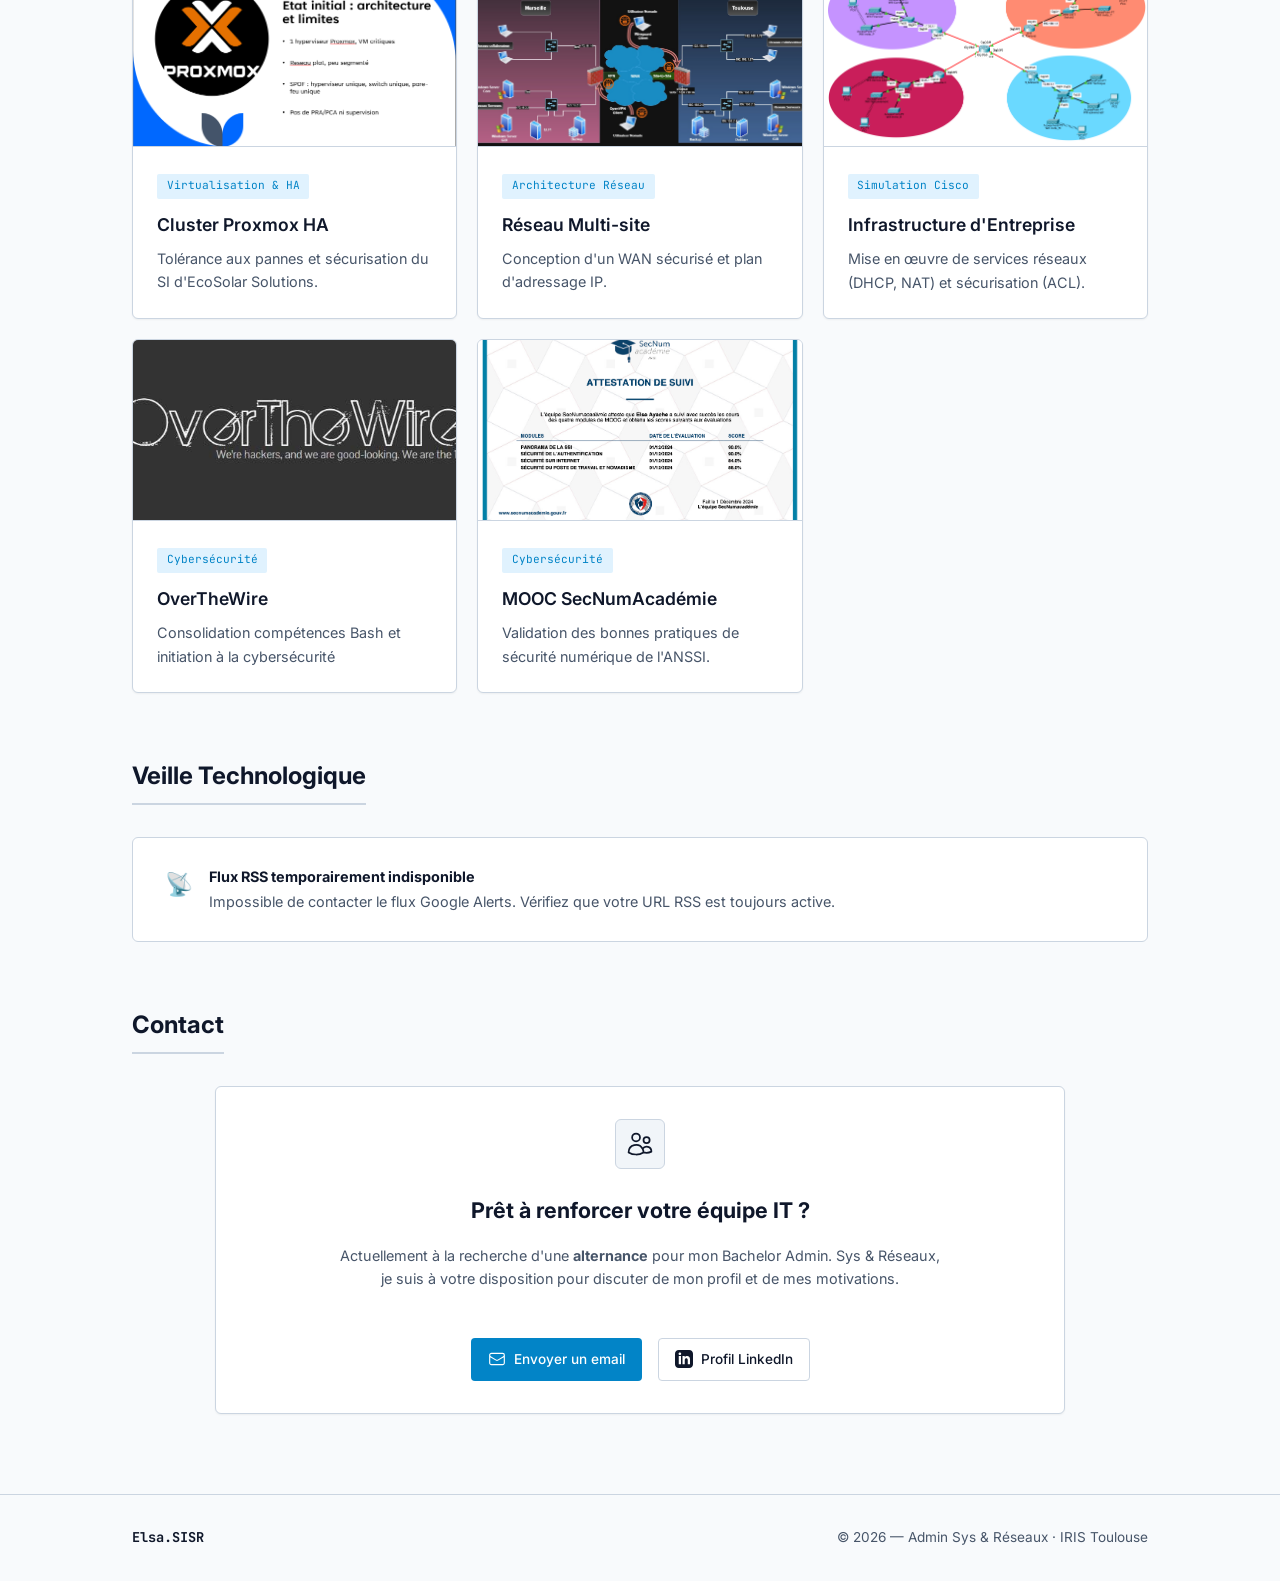
==== commit f33bcb8d: "competence" ====
--- a/index.html
+++ b/index.html
@@ -42,7 +42,7 @@
     <header id="about" class="container hero-container">
         <div class="hero">
             <div class="hero-badge">Systèmes · Réseaux · Cybersécurité</div>
-            <h1>Expertise <span class="accent">Infrastructure<br>& Sécurité</span></h1>
+            <h1>Compétences <span class="accent">Infrastructure<br>& Sécurité</span></h1>
             <p>
                 Issue d'un parcours en Licence Informatique, je finalise mon <strong>BTS SIO SISR</strong> à l'école <strong>IRIS Toulouse</strong>. Je rejoindrai l'<strong>EPSI Balma</strong> en Bachelor Administrateur Systèmes, Réseaux et Base de Données.
             </p>
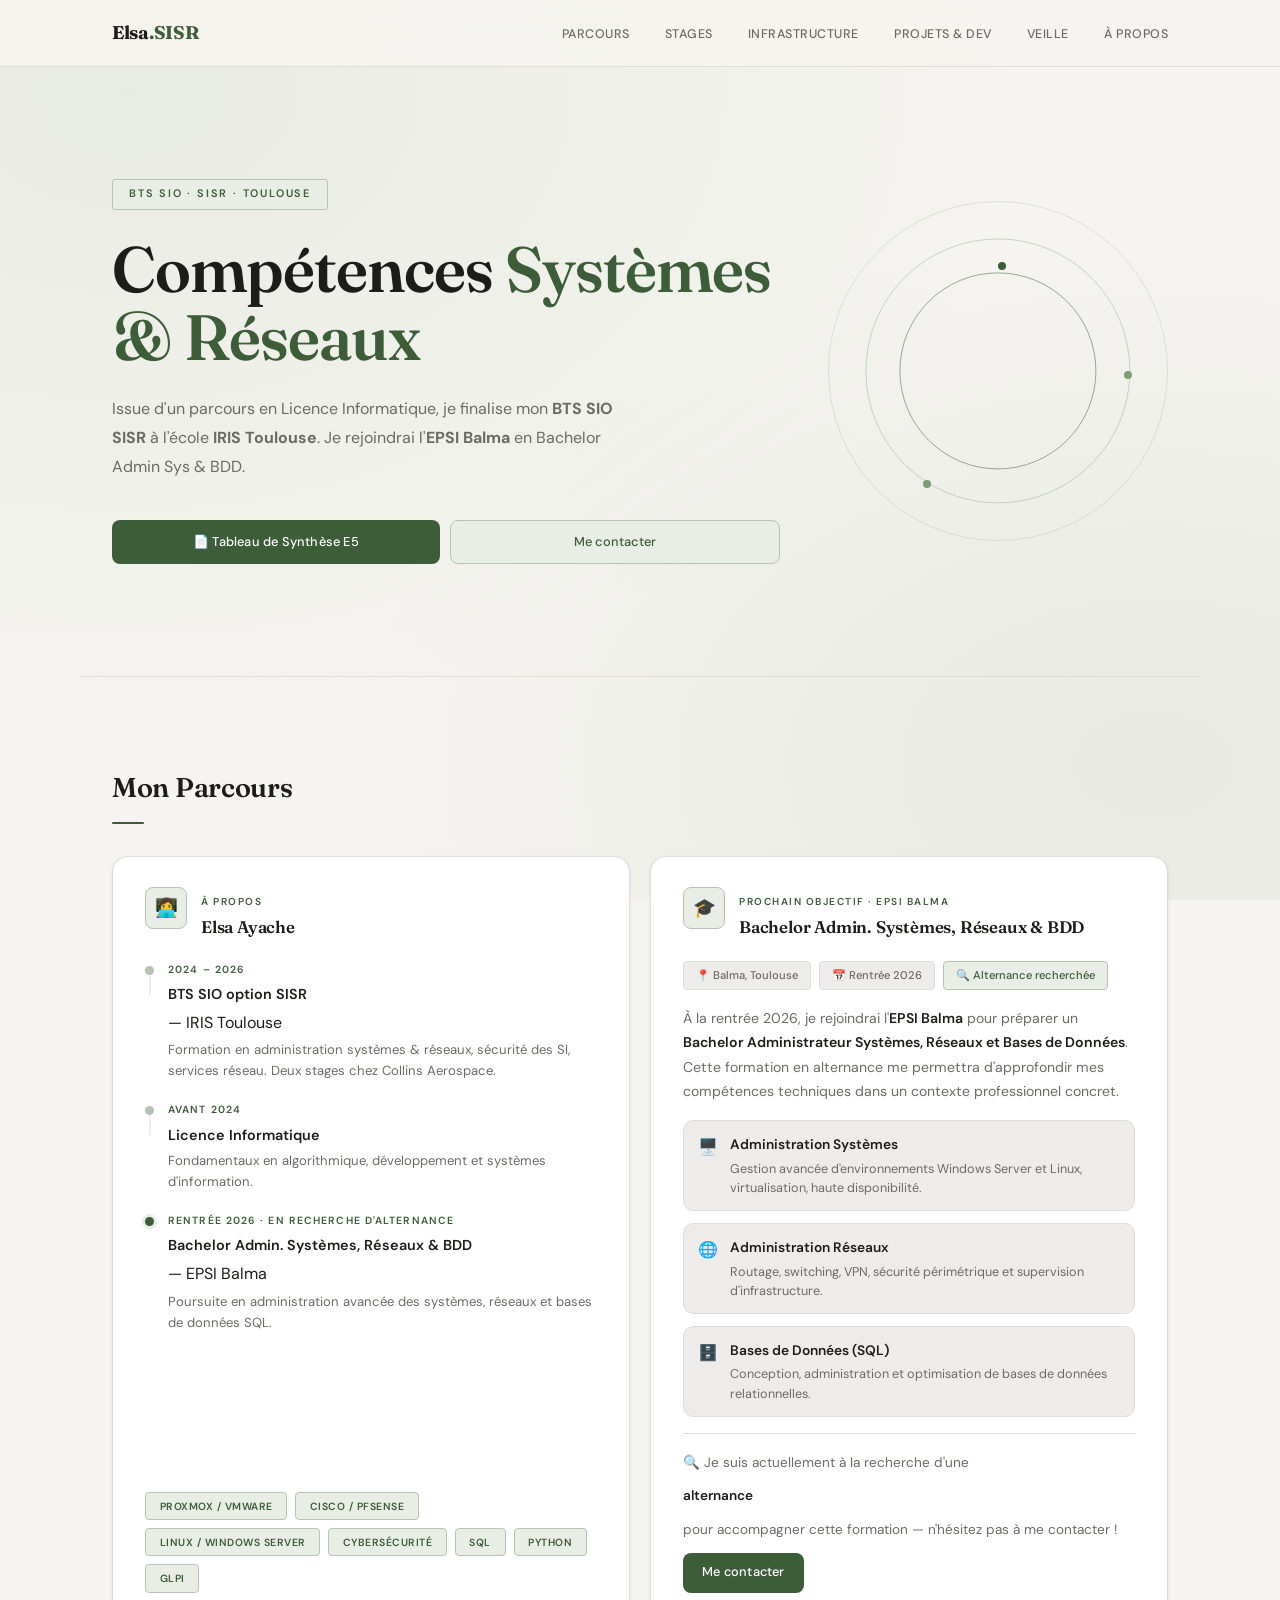
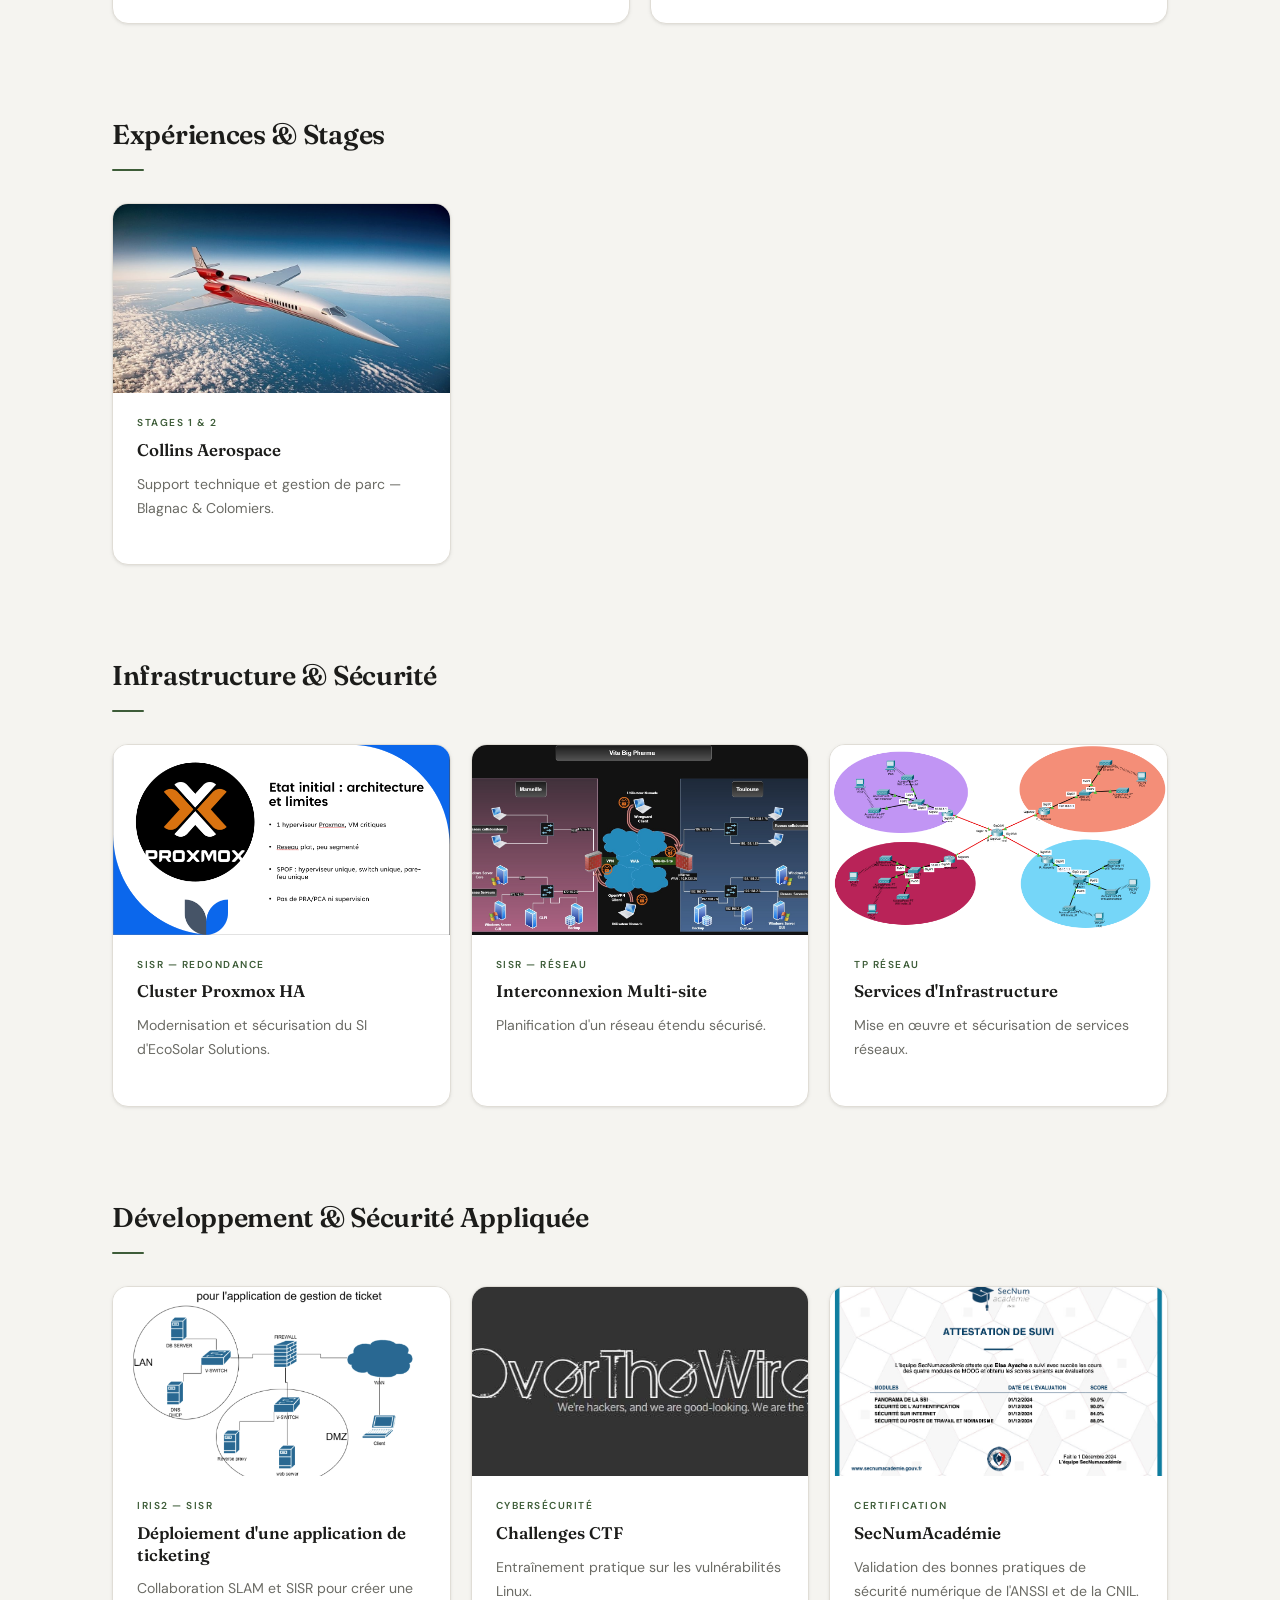
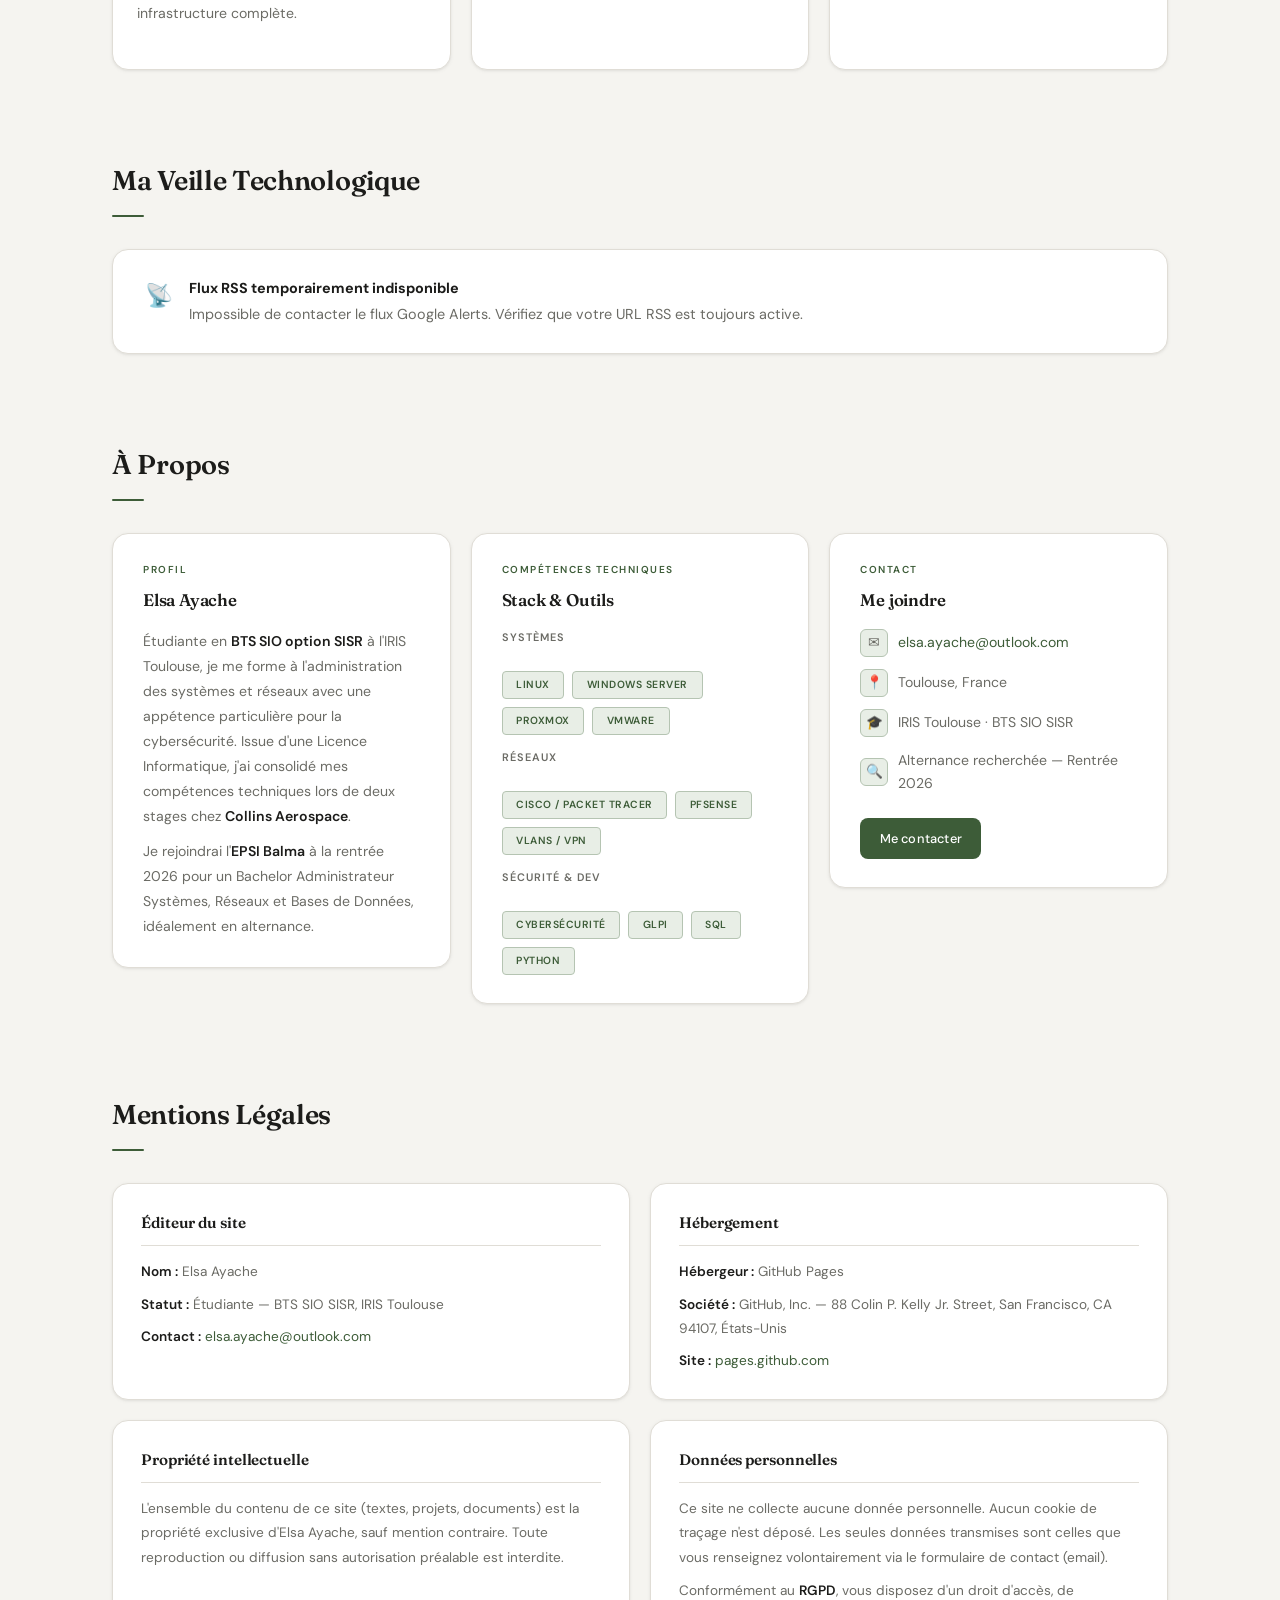
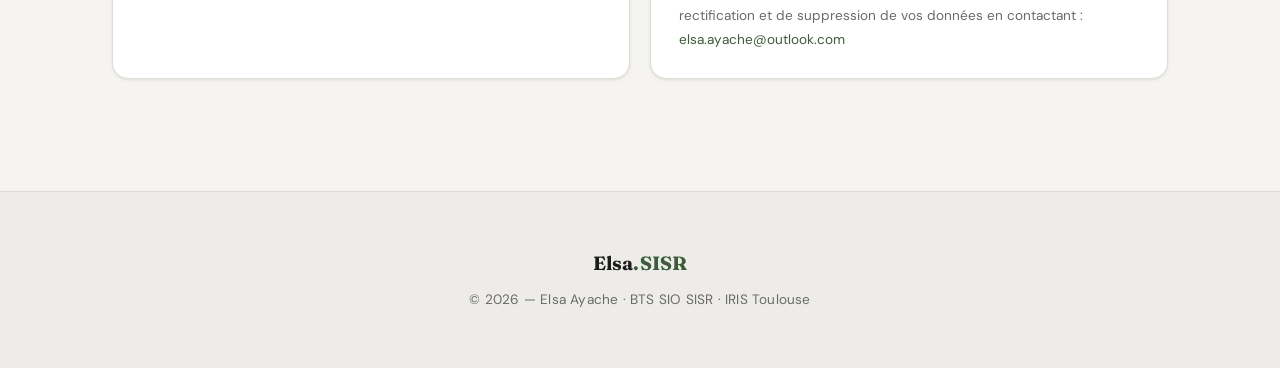
==== commit 12be8e68: "ajout mentions légales" ====
--- a/index.html
+++ b/index.html
@@ -3,25 +3,22 @@
 <head>
     <meta charset="UTF-8">
     <meta name="viewport" content="width=device-width, initial-scale=1.0">
-    <title>Portfolio | Elsa Ayache - Admin Sys & Réseaux</title>
+    <title>Portfolio | Elsa Ayache - SISR</title>
     <link rel="stylesheet" href="style.css">
-    <link href="https://fonts.googleapis.com/css2?family=Inter:wght@400;500;600;700&family=JetBrains+Mono:wght@400;700&display=swap" rel="stylesheet">
+    <link href="https://fonts.googleapis.com/css2?family=Outfit:wght@400;600;700;800&family=DM+Sans:ital,opsz,wght@0,9..40,300;0,9..40,400;0,9..40,500&subset=latin,latin-ext&display=swap" rel="stylesheet">
 </head>
 <body>
 
     <nav>
         <div class="container nav-content">
-            <div class="logo">
-                <svg fill="none" viewBox="0 0 24 24" stroke-width="2" stroke="currentColor" width="24" height="24"><path stroke-linecap="round" stroke-linejoin="round" d="M8.25 21v-4.875c0-.621.504-1.125 1.125-1.125h2.25c.621 0 1.125.504 1.125 1.125V21m0 0h4.5V3.75M5.25 9h3.75m-3.75 3h3.75m-3.75 3h3.75m3-6h3.75m-3.75 3h3.75m-3.75 3h3.75" /></svg>
-                Elsa<span>.SISR</span>
-            </div>
+            <div class="logo">Elsa<span>.SISR</span></div>
             <ul>
                 <li><a href="#parcours">Parcours</a></li>
-                <li><a href="#ecole">École</a></li>
-                <li><a href="#competences">Stack Tech</a></li>
                 <li><a href="#experience">Stages</a></li>
-                <li><a href="#veille">Veille Tech</a></li>
-                <li><a href="#contact">Contact</a></li>
+                <li><a href="#projects-sisr">Infrastructure</a></li>
+                <li><a href="#projects-dev">Projets &amp; Dev</a></li>
+                <li><a href="#veille">Veille</a></li>
+                <li><a href="#about-section">À propos</a></li>
             </ul>
             <button class="menu-btn" id="menuBtn" aria-label="Menu">
                 <span></span><span></span><span></span>
@@ -29,63 +26,64 @@
         </div>
         <div class="mobile-menu" id="mobileMenu">
             <ul>
-                <li><a href="#parcours" onclick="closeMobileMenu()">Parcours</a></li>
-                <li><a href="#ecole" onclick="closeMobileMenu()">École</a></li>
-                <li><a href="#competences" onclick="closeMobileMenu()">Stack Tech</a></li>
-                <li><a href="#experience" onclick="closeMobileMenu()">Stages</a></li>
-                <li><a href="#veille" onclick="closeMobileMenu()">Veille Tech</a></li>
-                <li><a href="#contact" onclick="closeMobileMenu()">Contact</a></li>
+                <li><a href="#parcours"       onclick="closeMobileMenu()">Parcours</a></li>
+                <li><a href="#experience"     onclick="closeMobileMenu()">Stages</a></li>
+                <li><a href="#projects-sisr"  onclick="closeMobileMenu()">Infrastructure</a></li>
+                <li><a href="#projects-dev"   onclick="closeMobileMenu()">Projets &amp; Dev</a></li>
+                <li><a href="#veille"         onclick="closeMobileMenu()">Veille</a></li>
+                <li><a href="#about-section"  onclick="closeMobileMenu()">À propos</a></li>
             </ul>
         </div>
     </nav>
 
+    <!-- ========== HERO ========== -->
     <header id="about" class="container hero-container">
         <div class="hero">
-            <div class="hero-badge">Systèmes · Réseaux · Cybersécurité</div>
-            <h1>Compétences <span class="accent">Infrastructure<br>& Sécurité</span></h1>
+            <div class="hero-badge">BTS SIO · SISR · Toulouse</div>
+            <h1>Compétences <span class="accent">Systèmes<br>&amp; Réseaux</span></h1>
             <p>
-                Issue d'un parcours en Licence Informatique, je finalise mon <strong>BTS SIO SISR</strong> à l'école <strong>IRIS Toulouse</strong>. Je rejoindrai l'<strong>EPSI Balma</strong> en Bachelor Administrateur Systèmes, Réseaux et Base de Données.
+                Issue d'un parcours en Licence Informatique, je finalise mon <strong>BTS SIO SISR</strong> à l'école <strong>IRIS Toulouse</strong>.
+                Je rejoindrai l'<strong>EPSI Balma</strong> en Bachelor Admin Sys &amp; BDD.
             </p>
             <div class="actions">
-                <a href="documents\00_Documents_Administratifs\TableauSyntheseE5_AyacheElsa.pdf" class="btn-primary" target="_blank" rel="noopener">
-                    <svg fill="none" viewBox="0 0 24 24" stroke-width="1.5" stroke="currentColor" width="18" height="18"><path stroke-linecap="round" stroke-linejoin="round" d="M19.5 14.25v-2.625a3.375 3.375 0 00-3.375-3.375h-1.5A1.125 1.125 0 0113.5 7.125v-1.5a3.375 3.375 0 00-3.375-3.375H8.25m2.25 0H5.625c-.621 0-1.125.504-1.125 1.125v17.25c0 .621.504 1.125 1.125 1.125h12.75c.621 0 1.125-.504 1.125-1.125V11.25a9 9 0 00-9-9z" /></svg>
-                    Synthèse E5
-                </a>
-                <a href="documents/AYACHE_Elsa_CV_IT.pdf" class="btn-secondary" target="_blank" rel="noopener">
-                    <svg fill="none" viewBox="0 0 24 24" stroke-width="1.5" stroke="currentColor" width="18" height="18"><path stroke-linecap="round" stroke-linejoin="round" d="M19.5 14.25v-2.625a3.375 3.375 0 00-3.375-3.375h-1.5A1.125 1.125 0 0113.5 7.125v-1.5a3.375 3.375 0 00-3.375-3.375H8.25m2.25 0H5.625c-.621 0-1.125.504-1.125 1.125v17.25c0 .621.504 1.125 1.125 1.125h12.75c.621 0 1.125-.504 1.125-1.125V11.25a9 9 0 00-9-9z" /></svg>
-                    Télécharger mon CV
-                </a>
+                <a href="documents\00_Documents_Administratifs\Tableau_de_synthèse_AYACHE_Elsa.pdf" class="btn-primary" target="_blank" rel="noopener">📄 Tableau de Synthèse E5</a>
+                <a href="mailto:elsa.ayache@outlook.com" class="btn-secondary">Me contacter</a>
             </div>
         </div>
         <div class="hero-visual" aria-hidden="true">
-            <div class="tech-grid"></div>
+            <div class="hv-ring hv-ring-1"></div>
+            <div class="hv-ring hv-ring-2"></div>
+            <div class="hv-ring hv-ring-3"></div>
+            <div class="hv-dot hv-dot-1"></div>
+            <div class="hv-dot hv-dot-2"></div>
+            <div class="hv-dot hv-dot-3"></div>
         </div>
     </header>
 
     <main class="container">
 
+        <!-- ========== PARCOURS ========== -->
         <section id="parcours">
             <h2 class="section-title">Mon Parcours</h2>
             <div class="parcours-grid">
 
                 <div class="parcours-card">
                     <div class="parcours-card-header">
-                        <div class="parcours-icon-wrap">
-                            <svg fill="none" viewBox="0 0 24 24" stroke-width="1.5" stroke="currentColor" width="24" height="24"><path stroke-linecap="round" stroke-linejoin="round" d="M6.75 7.5l3 2.25-3 2.25m4.5 0h3m-9 8.25h13.5A2.25 2.25 0 0021 18V6a2.25 2.25 0 00-2.25-2.25H5.25A2.25 2.25 0 003 6v12a2.25 2.25 0 002.25 2.25z" /></svg>
-                        </div>
+                        <div class="parcours-icon-wrap">👩‍💻</div>
                         <div>
-                            <span class="tag-tech">Profil Technique</span>
+                            <span class="tag-tech">À propos</span>
                             <h3>Elsa Ayache</h3>
                         </div>
                     </div>
 
                     <div class="parcours-timeline">
+
                         <div class="timeline-item">
                             <div class="timeline-dot"></div>
                             <div class="timeline-content">
                                 <span class="timeline-date">2024 – 2026</span>
                                 <strong>BTS SIO option SISR</strong> — IRIS Toulouse
-                                <p>Administration systèmes & réseaux, sécurité des SI, services réseau. Deux stages techniques réalisés chez Collins Aerospace.</p>
+                                <p>Formation en administration systèmes &amp; réseaux, sécurité des SI, services réseau. Deux stages chez Collins Aerospace.</p>
                             </div>
                         </div>
 
@@ -94,62 +92,78 @@
                             <div class="timeline-content">
                                 <span class="timeline-date">Avant 2024</span>
                                 <strong>Licence Informatique</strong>
-                                <p>Fondamentaux en algorithmique, base de données (SQL) et systèmes d'information.</p>
+                                <p>Fondamentaux en algorithmique, développement et systèmes d'information.</p>
                             </div>
                         </div>
 
                         <div class="timeline-item timeline-item--next">
                             <div class="timeline-dot timeline-dot--accent"></div>
                             <div class="timeline-content">
-                                <span class="timeline-date">Rentrée 2026 · Alternance recherchée</span>
-                                <strong>Bachelor Admin. Systèmes, Réseaux & BDD</strong> — EPSI Balma
-                                <p>Poursuite en administration avancée et sécurisation des infrastructures.</p>
-                            </div>
-                        </div>
+                                <span class="timeline-date">Rentrée 2026 · En recherche d'alternance</span>
+                                <strong>Bachelor Admin. Systèmes, Réseaux &amp; BDD</strong> — EPSI Balma
+                                <p>Poursuite en administration avancée des systèmes, réseaux et bases de données SQL.</p>
+                            </div>
+                        </div>
+
+                    </div>
+
+                    <div class="parcours-tags">
+                        <span class="skill-pill">Proxmox / VMware</span>
+                        <span class="skill-pill">Cisco / pfSense</span>
+                        <span class="skill-pill">Linux / Windows Server</span>
+                        <span class="skill-pill">Cybersécurité</span>
+                        <span class="skill-pill">SQL</span>
+                        <span class="skill-pill">Python</span>
+                        <span class="skill-pill">GLPI</span>
                     </div>
                 </div>
 
                 <div class="parcours-card parcours-card--project">
                     <div class="parcours-card-header">
-                        <div class="parcours-icon-wrap">
-                            <svg fill="none" viewBox="0 0 24 24" stroke-width="1.5" stroke="currentColor" width="24" height="24"><path stroke-linecap="round" stroke-linejoin="round" d="M4.26 10.147a60.438 60.438 0 00-.491 6.347A48.62 48.62 0 0112 20.904a48.62 48.62 0 018.232-4.41 60.46 60.46 0 00-.491-6.347m-15.482 0a50.636 50.636 0 00-2.658-.813A59.906 59.906 0 0112 3.493a59.903 59.903 0 0110.399 5.84c-.896.248-1.783.52-2.658.814m-15.482 0A50.717 50.717 0 0112 13.489a50.702 50.702 0 017.74-3.342M6.75 15a.75.75 0 100-1.5.75.75 0 000 1.5zm0 0v-3.675A55.378 55.378 0 0112 8.443m-7.007 11.55A5.981 5.981 0 006.75 15.75v-1.5" /></svg>
-                        </div>
+                        <div class="parcours-icon-wrap">🎓</div>
                         <div>
-                            <span class="tag-tech">Alternance ciblée</span>
-                            <h3>Bachelor Admin. Sys & Réseaux</h3>
+                            <span class="tag-tech">Prochain objectif · EPSI Balma</span>
+                            <h3>Bachelor Admin. Systèmes, Réseaux &amp; BDD</h3>
                         </div>
                     </div>
 
                     <div class="parcours-meta-row">
-                        <span class="parcours-meta-pill">EPSI Balma</span>
-                        <span class="parcours-meta-pill">Rentrée 2026</span>
-                        <span class="parcours-meta-pill parcours-meta-pill--accent">Alternance recherchée</span>
+                        <span class="parcours-meta-pill">📍 Balma, Toulouse</span>
+                        <span class="parcours-meta-pill">📅 Rentrée 2026</span>
+                        <span class="parcours-meta-pill parcours-meta-pill--accent">🔍 Alternance recherchée</span>
                     </div>
 
                     <p>
-                        À la rentrée 2026, je rejoindrai l'<strong>EPSI Balma</strong>. Cette formation en alternance me permettra de consolider mon expertise dans des environnements de production.
+                        À la rentrée 2026, je rejoindrai l'<strong>EPSI Balma</strong> pour préparer un <strong>Bachelor Administrateur Systèmes, Réseaux et Bases de Données</strong>.
+                        Cette formation en alternance me permettra d'approfondir mes compétences techniques dans un contexte professionnel concret.
                     </p>
 
                     <div class="epsi-modules">
                         <div class="epsi-module">
-                            <svg class="epsi-module-icon" fill="none" viewBox="0 0 24 24" stroke-width="1.5" stroke="currentColor" width="20" height="20"><path stroke-linecap="round" stroke-linejoin="round" d="M5.25 14.25h13.5m-13.5 0a3 3 0 01-3-3m3 3a3 3 0 100 6h13.5a3 3 0 100-6m-16.5-3a3 3 0 013-3h13.5a3 3 0 013 3m-19.5 0a4.5 4.5 0 01.9-2.7L5.737 5.1a3.375 3.375 0 012.7-1.35h7.126c1.062 0 2.062.5 2.7 1.35l2.587 3.45a4.5 4.5 0 01.9 2.7m0 0a3 3 0 01-3 3m0 3h.008v.008h-.008v-.008zm0-6h.008v.008h-.008v-.008zm-3 6h.008v.008h-.008v-.008zm-3 0h.008v.008h-.008v-.008z" /></svg>
+                            <span class="epsi-module-icon">🖥️</span>
                             <div>
-                                <strong>Systèmes & Virtualisation</strong>
-                                <p>Gestion d'environnements Windows Server/Linux, clusters HA.</p>
+                                <strong>Administration Systèmes</strong>
+                                <p>Gestion avancée d'environnements Windows Server et Linux, virtualisation, haute disponibilité.</p>
                             </div>
                         </div>
                         <div class="epsi-module">
-                            <svg class="epsi-module-icon" fill="none" viewBox="0 0 24 24" stroke-width="1.5" stroke="currentColor" width="20" height="20"><path stroke-linecap="round" stroke-linejoin="round" d="M12 21a9.004 9.004 0 008.716-6.747M12 21a9.004 9.004 0 01-8.716-6.747M12 21c2.485 0 4.5-4.03 4.5-9S14.485 3 12 3m0 18c-2.485 0-4.5-4.03-4.5-9S9.515 3 12 3m0 0a8.997 8.997 0 017.843 4.582M12 3a8.997 8.997 0 00-7.843 4.582m15.686 0A11.953 11.953 0 0112 10.5c-2.998 0-5.74-1.1-7.843-2.918m15.686 0A8.959 8.959 0 0121 12c0 .778-.099 1.533-.284 2.253m0 0A17.919 17.919 0 0112 16.5c-3.162 0-6.133-.815-8.716-2.247m0 0A9.015 9.015 0 013 12c0-1.605.42-3.113 1.157-4.418" /></svg>
+                            <span class="epsi-module-icon">🌐</span>
                             <div>
-                                <strong>Réseaux & Sécurité</strong>
-                                <p>Routage, VPN, sécurité périmétrique et supervision.</p>
+                                <strong>Administration Réseaux</strong>
+                                <p>Routage, switching, VPN, sécurité périmétrique et supervision d'infrastructure.</p>
+                            </div>
+                        </div>
+                        <div class="epsi-module">
+                            <span class="epsi-module-icon">🗄️</span>
+                            <div>
+                                <strong>Bases de Données (SQL)</strong>
+                                <p>Conception, administration et optimisation de bases de données relationnelles.</p>
                             </div>
                         </div>
                     </div>
 
                     <div class="alternance-banner">
-                        <svg fill="none" viewBox="0 0 24 24" stroke-width="1.5" stroke="currentColor" width="18" height="18"><path stroke-linecap="round" stroke-linejoin="round" d="M15.75 10.5V6a3.75 3.75 0 10-7.5 0v4.5m11.356-1.993l1.263 12c.07.665-.45 1.243-1.119 1.243H4.25a1.125 1.125 0 01-1.119-1.243l1.263-12c.078-.738.706-1.307 1.45-1.307h11.454c.744 0 1.372.569 1.45 1.307z" /></svg>
-                        Je recherche une <strong>alternance</strong> pour accompagner cette formation.
+                        🔍 Je suis actuellement à la recherche d'une <strong>alternance</strong> pour accompagner cette formation — n'hésitez pas à me contacter !
                         <a href="mailto:elsa.ayache@outlook.com" class="btn-primary alternance-btn">Me contacter</a>
                     </div>
                 </div>
@@ -157,154 +171,56 @@
             </div>
         </section>
 
-        <section id="ecole">
-            <h2 class="section-title">Mon École</h2>
-            <div class="parcours-card" style="max-width: 850px; margin: 0 auto;">
-                <div class="parcours-card-header">
-                    <div class="parcours-icon-wrap">
-                        <svg fill="none" viewBox="0 0 24 24" stroke-width="1.5" stroke="currentColor" width="24" height="24"><path stroke-linecap="round" stroke-linejoin="round" d="M2.25 21h19.5m-18-18v18m10.5-18v18m6-13.5V21M6.75 6.75h.75m-.75 3h.75m-.75 3h.75m3-6h.75m-.75 3h.75m-.75 3h.75M6.75 21v-3.375c0-.621.504-1.125 1.125-1.125h2.25c.621 0 1.125.504 1.125 1.125V21M3 3h12m-.75 4.5H21m-3.75 3.75h.008v.008h-.008v-.008zm0 3h.008v.008h-.008v-.008zm0 3h.008v.008h-.008v-.008z" /></svg>
-                    </div>
-                    <div>
-                        <span class="tag-tech">Formation Actuelle</span>
-                        <h3>IRIS — Campus de Toulouse</h3>
-                    </div>
-                </div>
-
-                <div class="parcours-meta-row">
-                    <span class="parcours-meta-pill">Toulouse, Occitanie</span>
-                    <span class="parcours-meta-pill">Membre MediaSchool</span>
-                    <span class="parcours-meta-pill parcours-meta-pill--accent">BTS SIO SISR</span>
-                </div>
-
-                <p>
-                    L'école <strong>IRIS</strong> propose une pédagogie axée sur la pratique, me permettant de développer des compétences concrètes.
-                </p>
-                <p class="parcours-p2">
-                    J'y consolide mon expertise en administration système (serveurs locaux/Cloud), sécurisation des flux et gestion d'incidents, essentielle pour mon parcours SISR.
-                </p>
-
-                <div class="actions" style="margin-top: 24px;">
-                    <a href="https://ecoleiris.fr/campus/toulouse/" target="_blank" rel="noopener" class="btn-secondary">
-                        <svg fill="none" viewBox="0 0 24 24" stroke-width="1.5" stroke="currentColor" width="18" height="18"><path stroke-linecap="round" stroke-linejoin="round" d="M13.5 6H5.25A2.25 2.25 0 003 8.25v10.5A2.25 2.25 0 005.25 21h10.5A2.25 2.25 0 0018 18.75V10.5m-10.5 6L21 3m0 0h-5.25M21 3v5.25" /></svg>
-                        Site officiel de l'école
-                    </a>
-                </div>
-            </div>
-        </section>
-
-        <section id="competences">
-            <h2 class="section-title">Ma Stack Technique</h2>
-            <div class="parcours-grid competences-wrapper">
-                
-                <div class="parcours-card competences-card">
-                    <div class="parcours-card-header">
-                        <div class="parcours-icon-wrap">
-                            <svg fill="none" viewBox="0 0 24 24" stroke-width="1.5" stroke="currentColor" width="24" height="24"><path stroke-linecap="round" stroke-linejoin="round" d="M5.25 14.25h13.5m-13.5 0a3 3 0 01-3-3m3 3a3 3 0 100 6h13.5a3 3 0 100-6m-16.5-3a3 3 0 013-3h13.5a3 3 0 013 3m-19.5 0a4.5 4.5 0 01.9-2.7L5.737 5.1a3.375 3.375 0 012.7-1.35h7.126c1.062 0 2.062.5 2.7 1.35l2.587 3.45a4.5 4.5 0 01.9 2.7m0 0a3 3 0 01-3 3m0 3h.008v.008h-.008v-.008zm0-6h.008v.008h-.008v-.008zm-3 6h.008v.008h-.008v-.008zm-3 0h.008v.008h-.008v-.008z" /></svg>
-                        </div>
-                        <h3>Systèmes & Virtualisation</h3>
-                    </div>
-                    <p>Déploiement et administration d'infrastructures serveurs.</p>
-                    <div class="parcours-tags">
-                        <span class="skill-pill">Windows Server 2019/2022</span>
-                        <span class="skill-pill">Linux (Debian, Ubuntu)</span>
-                        <span class="skill-pill">AD, GPO, DNS, DHCP</span>
-                        <span class="skill-pill">Proxmox VE (clusters HA)</span>
-                        <span class="skill-pill">VMware Workstation</span>
-                    </div>
-                </div>
-
-                <div class="parcours-card competences-card">
-                    <div class="parcours-card-header">
-                        <div class="parcours-icon-wrap">
-                            <svg fill="none" viewBox="0 0 24 24" stroke-width="1.5" stroke="currentColor" width="24" height="24"><path stroke-linecap="round" stroke-linejoin="round" d="M12 21a9.004 9.004 0 008.716-6.747M12 21a9.004 9.004 0 01-8.716-6.747M12 21c2.485 0 4.5-4.03 4.5-9S14.485 3 12 3m0 18c-2.485 0-4.5-4.03-4.5-9S9.515 3 12 3m0 0a8.997 8.997 0 017.843 4.582M12 3a8.997 8.997 0 00-7.843 4.582m15.686 0A11.953 11.953 0 0112 10.5c-2.998 0-5.74-1.1-7.843-2.918m15.686 0A8.959 8.959 0 0121 12c0 .778-.099 1.533-.284 2.253m0 0A17.919 17.919 0 0112 16.5c-3.162 0-6.133-.815-8.716-2.247m0 0A9.015 9.015 0 013 12c0-1.605.42-3.113 1.157-4.418" /></svg>
-                        </div>
-                        <h3>Réseaux & Sécurité</h3>
-                    </div>
-                    <p>Conception, sécurisation et supervision d'architectures réseaux.</p>
-                    <div class="parcours-tags">
-                        <span class="skill-pill">Cisco IOS (VLAN, Routage, ACL)</span>
-                        <span class="skill-pill">Outils de Supervision (Nagios)</span>
-                        <span class="skill-pill">pfSense (Firewall, VPN IPsec)</span>
-                        <span class="skill-pill">CNILSec NumAcadémie</span>
-                    </div>
-                </div>
-
-                <div class="parcours-card competences-card">
-                    <div class="parcours-card-header">
-                        <div class="parcours-icon-wrap">
-                            <svg fill="none" viewBox="0 0 24 24" stroke-width="1.5" stroke="currentColor" width="24" height="24"><path stroke-linecap="round" stroke-linejoin="round" d="M10.5 6h9.75M10.5 6a1.5 1.5 0 11-3 0m3 0a1.5 1.5 0 10-3 0M3.75 6H7.5m3 12h9.75m-9.75 0a1.5 1.5 0 11-3 0m3 0a1.5 1.5 0 10-3 0M3.75 18H7.5m9-6h3.75m-3.75 0a1.5 1.5 0 11-3 0m3 0a1.5 1.5 0 10-3 0M3.75 12H13.5" /></svg>
-                        </div>
-                        <h3>Scripting & Outils</h3>
-                    </div>
-                    <p>Automatisation de tâches et gestion de parc.</p>
-                    <div class="parcours-tags">
-                        <span class="skill-pill">Scripting Bash (Linux)</span>
-                        <span class="skill-pill">Python (Automatisation)</span>
-                        <span class="skill-pill">Scripting PowerShell</span>
-                        <span class="skill-pill">GLPI / Ticketing</span>
-                    </div>
-                </div>
-
-            </div>
-        </section>
-
+        <!-- ========== STAGES ========== -->
         <section id="experience">
-            <h2 class="section-title">Expériences Professionnelles</h2>
+            <h2 class="section-title">Expériences &amp; Stages</h2>
             <div class="projects-grid">
 
                 <div class="project-item clickable-project"
                      data-img="img/collins.jpg"
-                     data-title="Stage 1 : Collins Aerospace (Blagnac)"
-                     data-desc="Support technique niveau 1 & 2, gestion de parc informatique et résolution des incidents utilisateurs."
-                     data-doc-url="documents/02_Stages/Stage_2_Collins/stageUn.pdf">
-                    <div class="project-image"><img src="img/collins.jpg" alt="Collins Aerospace Blagnac" loading="lazy"></div>
-                    <div class="project-info">
-                        <span class="tag-tech">Support & Parc (Blagnac)</span>
+                     data-title="Stages Collins Aerospace"
+                     data-desc="Support technique niveau 1 & 2, gestion de parc informatique, déploiement de postes et accompagnement utilisateurs sur les sites de Blagnac et Colomiers."
+                     data-doc-url-1="documents/02_Stages/Stage_1_Collins/Rapport_de_stage_AYACHE_Elsa.pdf"
+                     data-doc-url-2="documents/02_Stages/Stage_2_Collins/RapportStageColomiersCollins.pdf">
+                    <div class="project-image"><img src="img/collins.jpg" alt="Collins Aerospace" loading="lazy"></div>
+                    <div class="project-info">
+                        <span class="tag-tech">Stages 1 &amp; 2</span>
                         <h3>Collins Aerospace</h3>
-                        <p>Support technique N1/N2 et maintien en condition opérationnelle.</p>
-                    </div>
-                </div>
-                <div class="project-item clickable-project"
-                     data-img="img/collins.jpg"
-                     data-title="Stage 2 : Collins Aerospace (Colomiers)"
-                     data-desc="Déploiement de postes, masterisation, et accompagnement technique des utilisateurs sur site."
-                     data-doc-url="documents/02_Stages/Stage_2_Collins/RapportStageColomiersCollins.pdf">
-                    <div class="project-image"><img src="img\avioncollins2.jpg" alt="Collins Aerospace Colomiers" loading="lazy"></div>
-                    <div class="project-info">
-                        <span class="tag-tech">Déploiement (Colomiers)</span>
-                        <h3>Collins Aerospace</h3>
-                        <p>Déploiement d'infrastructures postes de travail et masterisation.</p>
-                    </div>
-                </div>
-                </div>
-        </section>
+                        <p>Support technique et gestion de parc — Blagnac &amp; Colomiers.</p>
+                    </div>
+                </div>
+
+            </div>
+        </section>
+
+        <!-- ========== INFRASTRUCTURE ========== -->
         <section id="projects-sisr">
-            <h2 class="section-title">Infrastructure & Projets</h2>
+            <h2 class="section-title">Infrastructure &amp; Sécurité</h2>
             <div class="projects-grid">
 
                 <div class="project-item clickable-project"
                      data-img="img/proxmoxImage.png"
-                     data-title="Haute Disponibilité EcoSolar"
+                     data-title="Projet 1 : Haute Disponibilité EcoSolar"
                      data-desc="Cluster Proxmox VE, stockage NFS partagé et redondance pfSense (CARP) pour éliminer les SPOF."
                      data-doc-url="documents/01_Projet1_EcoSolar_Redondance/Documentation_Technique_Ecolsolar_Redondance.pdf">
                     <div class="project-image"><img src="img/proxmoxImage.png" alt="Proxmox" loading="lazy"></div>
                     <div class="project-info">
-                        <span class="tag-tech">Virtualisation & HA</span>
+                        <span class="tag-tech">SISR — Redondance</span>
                         <h3>Cluster Proxmox HA</h3>
-                        <p>Tolérance aux pannes et sécurisation du SI d'EcoSolar Solutions.</p>
+                        <p>Modernisation et sécurisation du SI d'EcoSolar Solutions.</p>
                     </div>
                 </div>
 
                 <div class="project-item clickable-project"
                      data-img="img/drawio.jpg"
-                     data-title="Interconnexion Marseille"
-                     data-desc="Étude de l'interconnexion sécurisée entre Toulouse et le futur datacenter de Marseille (VPN IPsec)."
-                     data-doc-url="documents\01_Projet1_EcoSolar_Redondance\Projet 2 BTS SIO.pdf">
+                     data-title="Projet 2 : Interconnexion Marseille"
+                     data-desc="Étude de l'interconnexion sécurisée entre Toulouse et le futur datacenter de Marseille."
+                     data-doc-url="documents\01_Projet1_EcoSolar_Redondance\Projet 2 BTS SIO_v1.pdf">
                     <div class="project-image"><img src="img/drawio.jpg" alt="Datacenter" loading="lazy"></div>
                     <div class="project-info">
-                        <span class="tag-tech">Architecture Réseau</span>
-                        <h3>Réseau Multi-site</h3>
-                        <p>Conception d'un WAN sécurisé et plan d'adressage IP.</p>
+                        <span class="tag-tech">SISR — Réseau</span>
+                        <h3>Interconnexion Multi-site</h3>
+                        <p>Planification d'un réseau étendu sécurisé.</p>
                     </div>
                 </div>
 
@@ -313,89 +229,198 @@
                      data-title="TP : Administration Réseau"
                      data-desc="Conception réseau multi-sites sur Cisco Packet Tracer : Routage, VLANs et ACLs."
                      data-doc-url="documents/03_Annexes_et_TP/TP1RESEAUBTS2.pdf">
-                    <div class="project-image"><img src="img/ciscopackettracet.png" alt="Cisco" loading="lazy"></div>
-                    <div class="project-info">
-                        <span class="tag-tech">Simulation Cisco</span>
-                        <h3>Infrastructure d'Entreprise</h3>
-                        <p>Mise en œuvre de services réseaux (DHCP, NAT) et sécurisation (ACL).</p>
-                    </div>
-                </div>
-                <div class="project-item clickable-project"
-                     data-img="img\overthewire.jpg"
-                     data-title="Résolution OverTheWire"
-                     data-desc="10 premiers niveaux du jeu de lignes de commande Bash OverTheWire"
-                     data-doc-url="documents\03_Annexes_et_TP\TP1LINUXBTS2.pdf">
-                    <div class="project-image"><img src="img\overthewire.jpg" alt="ANSSI" loading="lazy"></div>
+                    <div class="project-image"><img src="img/ciscopackettracet.png" alt="TP Réseau" loading="lazy"></div>
+                    <div class="project-info">
+                        <span class="tag-tech">TP Réseau</span>
+                        <h3>Services d'Infrastructure</h3>
+                        <p>Mise en œuvre et sécurisation de services réseaux.</p>
+                    </div>
+                </div>
+
+            </div>
+        </section>
+
+        <!-- ========== DEV & SÉCU ========== -->
+        <section id="projects-dev">
+            <h2 class="section-title">Développement &amp; Sécurité Appliquée</h2>
+            <div class="projects-grid">
+
+                <div class="project-item clickable-project"
+                     data-img="img/projettut2.png"
+                     data-title="Projet Tutoré 2 : Ticketing IRIS2"
+                     data-desc="Création et déploiement d'une application de ticketing en collaboration avec les SLAM et les SISR."
+                     data-doc-url="documents/04_Projets_Tutores/IRIS2_Projet_ticketing_SISR.pdf">
+                    <div class="project-image"><img src="img/projettut2.png" alt="Ticketing IRIS2" loading="lazy"></div>
+                    <div class="project-info">
+                        <span class="tag-tech">IRIS2 — SISR</span>
+                        <h3>Déploiement d'une application de ticketing</h3>
+                        <p>Collaboration SLAM et SISR pour créer une infrastructure complète.</p>
+                    </div>
+                </div>
+
+                <div class="project-item clickable-project"
+                     data-img="img/overthewire.jpg"
+                     data-title="CTF &amp; Challenges OverTheWire"
+                     data-desc="Pratique régulière de la sécurité offensive et défensive sur les plateformes CTF."
+                     data-doc-url="documents/03_Annexes_et_TP/TP1LINUXBTS2.pdf">
+                    <div class="project-image"><img src="img/overthewire.jpg" alt="CTF" loading="lazy"></div>
                     <div class="project-info">
                         <span class="tag-tech">Cybersécurité</span>
-                        <h3>OverTheWire</h3>
-                        <p>Consolidation compétences Bash et initiation à la cybersécurité</p>
-                    </div>
-                </div>
-               
+                        <h3>Challenges CTF</h3>
+                        <p>Entraînement pratique sur les vulnérabilités Linux.</p>
+                    </div>
+                </div>
 
                 <div class="project-item clickable-project"
                      data-img="img/moocanssi.png"
                      data-title="Certification MOOC ANSSI"
-                     data-desc="Validation du MOOC SecNumAcadémie sur les fondamentaux de la cybersécurité."
+                     data-desc="Validation de la formation SecNumAcadémie sur les fondamentaux de la cybersécurité."
                      data-doc-url="documents/03_Annexes_et_TP/cnil_mooc_rgpd.jpg">
                     <div class="project-image"><img src="img/moocanssi.png" alt="ANSSI" loading="lazy"></div>
                     <div class="project-info">
-                        <span class="tag-tech">Cybersécurité</span>
-                        <h3>MOOC SecNumAcadémie</h3>
-                        <p>Validation des bonnes pratiques de sécurité numérique de l'ANSSI.</p>
-                    </div>
-                </div>
-
-            </div>
-        </section>
-
+                        <span class="tag-tech">Certification</span>
+                        <h3>SecNumAcadémie</h3>
+                        <p>Validation des bonnes pratiques de sécurité numérique de l'ANSSI et de la CNIL.</p>
+                    </div>
+                </div>
+
+            </div>
+        </section>
+
+        <!-- ========== VEILLE ========== -->
         <section id="veille">
-            <h2 class="section-title">Veille Technologique</h2>
+            <h2 class="section-title">Ma Veille Technologique</h2>
             <div id="rss-feed" class="rss-container">
                 <div class="loader">
-                    Connexion au flux de sécurité...
-                </div>
-            </div>
-        </section>
-
-        <section id="contact">
-            <h2 class="section-title">Contact</h2>
-            <div class="parcours-card" style="max-width: 850px; margin: 0 auto; text-align: center;">
-                <div class="parcours-icon-wrap" style="margin: 0 auto 1.5rem; display: inline-flex;">
-                    <svg fill="none" viewBox="0 0 24 24" stroke-width="1.5" stroke="currentColor" width="28" height="28"><path stroke-linecap="round" stroke-linejoin="round" d="M15 19.128a9.38 9.38 0 002.625.372 9.337 9.337 0 004.121-.952 4.125 4.125 0 00-7.533-2.493M15 19.128v-.003c0-1.113-.285-2.16-.786-3.07M15 19.128v.106A12.318 12.318 0 018.624 21c-2.331 0-4.512-.645-6.374-1.766l-.001-.109a6.375 6.375 0 0111.964-3.07M12 6.375a3.375 3.375 0 11-6.75 0 3.375 3.375 0 016.75 0zm8.25 2.25a2.625 2.625 0 11-5.25 0 2.625 2.625 0 015.25 0z" /></svg>
-                </div>
-                <h3 style="font-size: 1.35rem; font-weight: 700;">Prêt à renforcer votre équipe IT ?</h3>
-                <p style="margin: 1rem auto 2rem; max-width: 600px; color: var(--text-muted);">
-                    Actuellement à la recherche d'une <strong>alternance</strong> pour mon Bachelor Admin. Sys & Réseaux, je suis à votre disposition pour discuter de mon profil et de mes motivations.
-                </p>
-                <div class="actions" style="justify-content: center; gap: 16px;">
-                    <a href="mailto:elsa.ayache@outlook.com" class="btn-primary">
-                        <svg fill="none" viewBox="0 0 24 24" stroke-width="1.5" stroke="currentColor" width="18" height="18"><path stroke-linecap="round" stroke-linejoin="round" d="M21.75 6.75v10.5a2.25 2.25 0 01-2.25 2.25h-15a2.25 2.25 0 01-2.25-2.25V6.75m19.5 0A2.25 2.25 0 0019.5 4.5h-15a2.25 2.25 0 00-2.25 2.25m19.5 0v.243a2.25 2.25 0 01-1.07 1.916l-7.5 4.615a2.25 2.25 0 01-2.36 0L3.32 8.91a2.25 2.25 0 01-1.07-1.916V6.75" /></svg>
-                        Envoyer un email
-                    </a>
-                    <a href="https://www.linkedin.com/in/e-ayache/" target="_blank" rel="noopener" class="btn-secondary">
-                        <svg viewBox="0 0 24 24" width="18" height="18" fill="currentColor"><path d="M19 0h-14c-2.761 0-5 2.239-5 5v14c0 2.761 2.239 5 5 5h14c2.762 0 5-2.239 5-5v-14c0-2.761-2.238-5-5-5zm-11 19h-3v-11h3v11zm-1.5-12.268c-.966 0-1.75-.79-1.75-1.764s.784-1.764 1.75-1.764 1.75.79 1.75 1.764-.783 1.764-1.75 1.764zm13.5 12.268h-3v-5.604c0-3.368-4-3.113-4 0v5.604h-3v-11h3v1.765c1.396-2.586 7-2.777 7 2.476v6.759z"/></svg>
-                        Profil LinkedIn
-                    </a>
-                </div>
+                    <span class="loader-dot"></span>
+                    <span class="loader-dot"></span>
+                    <span class="loader-dot"></span>
+                    Connexion au flux RSS...
+                </div>
+            </div>
+        </section>
+
+        <!-- ========== À PROPOS ========== -->
+        <section id="about-section">
+            <h2 class="section-title">À Propos</h2>
+            <div class="about-grid">
+
+                <div class="about-card">
+                    <span class="about-card-label">Profil</span>
+                    <h3>Elsa Ayache</h3>
+                    <p>
+                        Étudiante en <strong>BTS SIO option SISR</strong> à l'IRIS Toulouse, je me forme à l'administration des systèmes et réseaux avec une appétence particulière pour la cybersécurité.
+                        Issue d'une Licence Informatique, j'ai consolidé mes compétences techniques lors de deux stages chez <strong>Collins Aerospace</strong>.
+                    </p>
+                    <p>
+                        Je rejoindrai l'<strong>EPSI Balma</strong> à la rentrée 2026 pour un Bachelor Administrateur Systèmes, Réseaux et Bases de Données, idéalement en alternance.
+                    </p>
+                </div>
+
+                <div class="about-card">
+                    <span class="about-card-label">Compétences techniques</span>
+                    <h3>Stack &amp; Outils</h3>
+                    <div class="about-skills">
+                        <div class="about-skill-group">
+                            <span class="about-skill-title">Systèmes</span>
+                            <div class="parcours-tags">
+                                <span class="skill-pill">Linux</span>
+                                <span class="skill-pill">Windows Server</span>
+                                <span class="skill-pill">Proxmox</span>
+                                <span class="skill-pill">VMware</span>
+                            </div>
+                        </div>
+                        <div class="about-skill-group">
+                            <span class="about-skill-title">Réseaux</span>
+                            <div class="parcours-tags">
+                                <span class="skill-pill">Cisco / Packet Tracer</span>
+                                <span class="skill-pill">pfSense</span>
+                                <span class="skill-pill">VLANs / VPN</span>
+                            </div>
+                        </div>
+                        <div class="about-skill-group">
+                            <span class="about-skill-title">Sécurité &amp; Dev</span>
+                            <div class="parcours-tags">
+                                <span class="skill-pill">Cybersécurité</span>
+                                <span class="skill-pill">GLPI</span>
+                                <span class="skill-pill">SQL</span>
+                                <span class="skill-pill">Python</span>
+                            </div>
+                        </div>
+                    </div>
+                </div>
+
+                <div class="about-card">
+                    <span class="about-card-label">Contact</span>
+                    <h3>Me joindre</h3>
+                    <div class="about-contact-list">
+                        <div class="about-contact-item">
+                            <span class="about-contact-icon">✉</span>
+                            <a href="mailto:elsa.ayache@outlook.com">elsa.ayache@outlook.com</a>
+                        </div>
+                        <div class="about-contact-item">
+                            <span class="about-contact-icon">📍</span>
+                            <span>Toulouse, France</span>
+                        </div>
+                        <div class="about-contact-item">
+                            <span class="about-contact-icon">🎓</span>
+                            <span>IRIS Toulouse · BTS SIO SISR</span>
+                        </div>
+                        <div class="about-contact-item">
+                            <span class="about-contact-icon">🔍</span>
+                            <span>Alternance recherchée — Rentrée 2026</span>
+                        </div>
+                    </div>
+                    <a href="mailto:elsa.ayache@outlook.com" class="btn-primary" style="margin-top:1.4rem; flex:none; width:fit-content;">Me contacter</a>
+                </div>
+
+            </div>
+        </section>
+
+        <!-- ========== MENTIONS LÉGALES ========== -->
+        <section id="mentions-legales">
+            <h2 class="section-title">Mentions Légales</h2>
+            <div class="legal-grid">
+
+                <div class="legal-card">
+                    <h3>Éditeur du site</h3>
+                    <p><strong>Nom :</strong> Elsa Ayache</p>
+                    <p><strong>Statut :</strong> Étudiante — BTS SIO SISR, IRIS Toulouse</p>
+                    <p><strong>Contact :</strong> <a href="mailto:elsa.ayache@outlook.com">elsa.ayache@outlook.com</a></p>
+                </div>
+
+                <div class="legal-card">
+                    <h3>Hébergement</h3>
+                    <p><strong>Hébergeur :</strong> GitHub Pages</p>
+                    <p><strong>Société :</strong> GitHub, Inc. — 88 Colin P. Kelly Jr. Street, San Francisco, CA 94107, États-Unis</p>
+                    <p><strong>Site :</strong> <a href="https://pages.github.com" target="_blank" rel="noopener">pages.github.com</a></p>
+                </div>
+
+                <div class="legal-card">
+                    <h3>Propriété intellectuelle</h3>
+                    <p>L'ensemble du contenu de ce site (textes, projets, documents) est la propriété exclusive d'Elsa Ayache, sauf mention contraire. Toute reproduction ou diffusion sans autorisation préalable est interdite.</p>
+                </div>
+
+                <div class="legal-card">
+                    <h3>Données personnelles</h3>
+                    <p>Ce site ne collecte aucune donnée personnelle. Aucun cookie de traçage n'est déposé. Les seules données transmises sont celles que vous renseignez volontairement via le formulaire de contact (email).</p>
+                    <p style="margin-top:.6rem;">Conformément au <strong>RGPD</strong>, vous disposez d'un droit d'accès, de rectification et de suppression de vos données en contactant : <a href="mailto:elsa.ayache@outlook.com">elsa.ayache@outlook.com</a></p>
+                </div>
+
             </div>
         </section>
 
     </main>
 
     <footer>
-        <div class="container" style="display:flex; justify-content:space-between; align-items:center;">
-            <p class="footer-logo">Elsa<span>.SISR</span></p>
-            <p>&copy; 2026 — Admin Sys & Réseaux · IRIS Toulouse</p>
-        </div>
+        <p class="footer-logo">Elsa<span>.SISR</span></p>
+        <p>&copy; 2026 — Elsa Ayache · BTS SIO SISR · IRIS Toulouse</p>
     </footer>
 
+    <!-- ========== MODALE ========== -->
     <div id="projectModal" class="modal" role="dialog" aria-modal="true" aria-labelledby="modalTitle">
         <div class="modal-content">
-            <button class="close-modal" aria-label="Fermer">
-                <svg fill="none" viewBox="0 0 24 24" stroke-width="2" stroke="currentColor" width="20" height="20"><path stroke-linecap="round" stroke-linejoin="round" d="M6 18L18 6M6 6l12 12" /></svg>
-            </button>
+            <button class="close-modal" aria-label="Fermer">&times;</button>
             <div class="modal-image-container">
                 <img id="modalImg" src="" alt="">
             </div>
@@ -403,13 +428,13 @@
                 <h2 id="modalTitle"></h2>
                 <p id="modalDesc"></p>
                 <div class="actions">
-                    <a href="#" class="btn-primary" id="modalDocLink1" target="_blank" rel="noopener">📄 Consulter le document</a>
-                    <a href="#" class="btn-secondary" id="modalDocLink2" target="_blank" rel="noopener" style="display:none;">📄 Doc complémentaire</a>
+                    <a href="#" class="btn-primary" id="modalDocLink1" target="_blank" rel="noopener">📄 Rapport Stage 1</a>
+                    <a href="#" class="btn-primary" id="modalDocLink2" target="_blank" rel="noopener">📄 Rapport Stage 2</a>
                 </div>
             </div>
         </div>
     </div>
 
-    <script src="script.js"></script> 
+    <script src="script.js"></script>
 </body>
 </html>
--- a/style.css
+++ b/style.css
@@ -1,47 +1,55 @@
 /* ================================================
-   PORTFOLIO ADMIN SYS & RESEAUX — style.css
-   Thème : Ingénierie, Propreté, Tech
-   ================================================ */
-
-/* --- VARIABLES "PRO TECH" --- */
+   PORTFOLIO ELSA AYACHE — style.css
+   Thème : Épuré / Professionnel / Vert Sauge
+   Polices : Fraunces (display) + DM Sans (body)
+   ================================================ */
+
+@import url('https://fonts.googleapis.com/css2?family=Fraunces:opsz,wght@9..144,300;9..144,400;9..144,600;9..144,700&family=DM+Sans:wght@300;400;500;600&display=swap');
+
+/* ── Variables ── */
 :root {
-    --bg-body:       #f8fafc; /* Gris extrêmement clair et neutre */
-    --bg-card:       #ffffff;
-    --bg-alt:        #f1f5f9; /* Slate 100 pour les fonds secondaires */
-    --text-main:     #0f172a; /* Slate 900, presque noir */
-    --text-muted:    #475569; /* Slate 600 pour le texte de description */
-    --accent:        #0284c7; /* Bleu Sky 600 (Tech/Cisco/Microsoft) */
-    --accent-hover:  #0369a1;
-    --accent-light:  #e0f2fe; /* Fond des badges */
-    --border:        #cbd5e1;
-    --border-hover:  #94a3b8;
-    --shadow-sm:     0 1px 2px 0 rgb(0 0 0 / 0.05);
-    --shadow-lg:     0 10px 15px -3px rgb(0 0 0 / 0.1), 0 4px 6px -4px rgb(0 0 0 / 0.1);
-    --radius-card:   6px; /* Angles droits très pros */
-    --radius-btn:    4px;
-    --font-display:  'Inter', system-ui, sans-serif;
-    --font-body:     'Inter', system-ui, sans-serif;
-    --transition:    .2s ease-in-out;
-}
-
-/* --- RESET --- */
+    --bg-body:        #F5F4F0;
+    --bg-card:        #FFFFFF;
+    --bg-alt:         #EDECEA;
+    --text-main:      #1C1C1A;
+    --text-muted:     #6B6B65;
+    --accent:         #3D5C38;
+    --accent-hover:   #2D4529;
+    --accent-light:   #E8EEE6;
+    --accent-mid:     #7A9E72;
+    --border:         #E0DDD6;
+    --border-hover:   #B5C4B2;
+    --shadow-sm:      0 1px 4px rgba(0,0,0,.06), 0 1px 2px rgba(0,0,0,.04);
+    --shadow-lg:      0 24px 48px -10px rgba(0,0,0,.12);
+    --radius-card:    16px;
+    --radius-btn:     8px;
+    --font-display:   'Fraunces', Georgia, serif;
+    --font-body:      'DM Sans', sans-serif;
+    --transition:     .25s cubic-bezier(.4,0,.2,1);
+}
+
+/* ── Reset ── */
 *, *::before, *::after { box-sizing: border-box; margin: 0; padding: 0; }
 html { scroll-behavior: smooth; }
 
 body {
     background-color: var(--bg-body);
+    background-image:
+        radial-gradient(ellipse at 10% 10%, rgba(122,158,114,.10) 0%, transparent 55%),
+        radial-gradient(ellipse at 90% 85%, rgba(61,92,56,.07)  0%, transparent 50%);
+    background-attachment: fixed;
     color: var(--text-main);
     font-family: var(--font-body);
     font-size: 1rem;
-    line-height: 1.6;
-    -webkit-font-smoothing: antialiased;
+    line-height: 1.65;
+    overflow-x: hidden;
 }
 
 img { display: block; max-width: 100%; }
-a  { color: inherit; }
+a   { color: inherit; }
 
 .container {
-    max-width: 1080px;
+    max-width: 1120px;
     margin: 0 auto;
     padding: 0 2rem;
 }
@@ -51,12 +59,12 @@
    ================================================ */
 nav {
     border-bottom: 1px solid var(--border);
-    padding: 1rem 0;
+    padding: 1.1rem 0;
     position: sticky;
     top: 0;
-    background: rgba(255, 255, 255, 0.9);
-    backdrop-filter: blur(8px);
-    -webkit-backdrop-filter: blur(8px);
+    background: rgba(245,244,240,.88);
+    backdrop-filter: blur(18px);
+    -webkit-backdrop-filter: blur(18px);
     z-index: 200;
 }
 
@@ -67,33 +75,42 @@
 }
 
 .logo {
-    display: flex;
-    align-items: center;
-    gap: 8px;
-    font-family: 'JetBrains Mono', monospace; /* Touche Terminal/Code */
+    font-family: var(--font-display);
     font-weight: 700;
-    font-size: 1.1rem;
-    color: var(--text-main);
+    font-size: 1.15rem;
+    letter-spacing: -.3px;
 }
 .logo span { color: var(--accent); }
-.logo svg { color: var(--accent); }
 
 nav ul {
     display: flex;
     list-style: none;
-    gap: 2rem;
+    gap: 2.2rem;
 }
 
 nav a {
     text-decoration: none;
     font-weight: 500;
-    font-size: .85rem;
+    font-size: .78rem;
+    letter-spacing: .5px;
+    text-transform: uppercase;
     color: var(--text-muted);
     transition: color var(--transition);
+    position: relative;
+}
+nav a::after {
+    content: '';
+    position: absolute;
+    bottom: -3px;
+    left: 0;
+    width: 0;
+    height: 1px;
+    background: var(--accent);
+    transition: width var(--transition);
 }
 nav a:hover { color: var(--accent); }
-
-/* Burger (mobile) */
+nav a:hover::after { width: 100%; }
+
 .menu-btn {
     display: none;
     flex-direction: column;
@@ -101,26 +118,38 @@
     background: none;
     border: none;
     cursor: pointer;
+    padding: 4px;
 }
 .menu-btn span {
     display: block;
-    width: 24px;
+    width: 22px;
     height: 2px;
     background: var(--text-main);
+    border-radius: 2px;
     transition: var(--transition);
 }
 
 .mobile-menu {
     display: none;
+    padding: .8rem 0;
     border-top: 1px solid var(--border);
-    background: var(--bg-card);
 }
 .mobile-menu.open { display: block; }
+.mobile-menu ul { list-style: none; }
 .mobile-menu li a {
     display: block;
-    padding: 1rem 2rem;
-    font-size: .9rem;
-    border-bottom: 1px solid var(--bg-alt);
+    padding: .65rem 2rem;
+    font-size: .82rem;
+    font-weight: 500;
+    text-transform: uppercase;
+    letter-spacing: .5px;
+    color: var(--text-main);
+    text-decoration: none;
+    transition: background var(--transition), color var(--transition);
+}
+.mobile-menu li a:hover {
+    background: var(--accent-light);
+    color: var(--accent);
 }
 
 /* ================================================
@@ -131,389 +160,864 @@
     grid-template-columns: 1fr 340px;
     align-items: center;
     gap: 3rem;
-    padding-top: 5rem;
-    padding-bottom: 5rem;
+    padding-top: 7rem;
+    padding-bottom: 7rem;
     border-bottom: 1px solid var(--border);
 }
 
 .hero-badge {
     display: inline-block;
-    background: var(--text-main);
-    color: #fff;
-    font-family: 'JetBrains Mono', monospace;
-    font-size: .75rem;
-    padding: .3rem .8rem;
-    border-radius: 2px;
-    margin-bottom: 1.5rem;
-    letter-spacing: 0.5px;
+    background: var(--accent-light);
+    color: var(--accent);
+    font-size: .68rem;
+    font-weight: 600;
+    letter-spacing: 1.8px;
+    text-transform: uppercase;
+    padding: .35rem 1rem;
+    border-radius: 3px;
+    margin-bottom: 1.6rem;
+    border: 1px solid var(--border-hover);
 }
 
 h1 {
     font-family: var(--font-display);
-    font-size: clamp(2.2rem, 4vw, 3.2rem);
-    font-weight: 700;
-    line-height: 1.1;
+    font-size: clamp(2.6rem, 5vw, 4rem);
+    font-weight: 600;
+    line-height: 1.06;
     letter-spacing: -1px;
-    margin-bottom: 1.2rem;
+    margin-bottom: 1.5rem;
 }
 .accent { color: var(--accent); }
 
 .hero p {
-    font-size: 1.1rem;
-    color: var(--text-muted);
-    max-width: 540px;
-    margin-bottom: 2rem;
-}
-
-/* Remplacement animation gadget par grille statique pro */
+    font-size: 1rem;
+    color: var(--text-muted);
+    max-width: 520px;
+    margin-bottom: 2.4rem;
+    line-height: 1.8;
+}
+
+/* Décorations hero */
 .hero-visual {
+    position: relative;
     width: 100%;
     aspect-ratio: 1;
+    pointer-events: none;
+    user-select: none;
+}
+
+.hv-ring {
+    position: absolute;
+    top: 50%; left: 50%;
+    transform: translate(-50%, -50%);
+    border-radius: 50%;
+    animation: pulse-ring 5s ease-in-out infinite;
+}
+.hv-ring-1 {
+    width: 58%; height: 58%;
+    border: 1.5px solid rgba(61,92,56,.5);
+    animation-delay: 0s;
+}
+.hv-ring-2 {
+    width: 78%; height: 78%;
+    border: 1px solid rgba(122,158,114,.38);
+    animation-delay: .8s;
+}
+.hv-ring-3 {
+    width: 100%; height: 100%;
+    border: 1px solid rgba(122,158,114,.22);
+    animation-delay: 1.6s;
+}
+
+@keyframes pulse-ring {
+    0%, 100% { opacity: .4; transform: translate(-50%, -50%) scale(1); }
+    50%       { opacity: .9; transform: translate(-50%, -50%) scale(1.03); }
+}
+
+.hv-dot {
+    position: absolute;
+    width: 8px; height: 8px;
+    border-radius: 50%;
+    background: var(--accent);
+    animation: orbit 6s linear infinite;
+}
+.hv-dot-1 { top: 18%; left: 50%; animation-duration: 5s; background: var(--accent); }
+.hv-dot-2 { top: 50%; left: 87%; animation-duration: 7.5s; animation-delay: -2s; background: var(--accent-mid); }
+.hv-dot-3 { top: 82%; left: 28%; animation-duration: 9s; animation-delay: -4s; background: var(--accent-mid); }
+
+@keyframes orbit {
+    0%   { transform: scale(1) translate(0,0); opacity: 1; }
+    50%  { transform: scale(1.9) translate(3px,-3px); opacity: .5; }
+    100% { transform: scale(1) translate(0,0); opacity: 1; }
+}
+
+/* ================================================
+   SECTIONS
+   ================================================ */
+.section-title {
+    font-family: var(--font-display);
+    font-size: 1.7rem;
+    font-weight: 600;
+    letter-spacing: -.3px;
+    margin: 5.5rem 0 2rem;
     position: relative;
-    opacity: 0.6;
-}
-.tech-grid {
+    padding-bottom: .9rem;
+}
+.section-title::after {
+    content: '';
     position: absolute;
-    inset: 0;
-    background-size: 40px 40px;
-    background-image: 
-      linear-gradient(to right, var(--border) 1px, transparent 1px),
-      linear-gradient(to bottom, var(--border) 1px, transparent 1px);
-    mask-image: radial-gradient(circle at center, black, transparent 70%);
-    -webkit-mask-image: radial-gradient(circle at center, black, transparent 70%);
-}
-
-/* ================================================
-   SECTIONS
-   ================================================ */
-.section-title {
-    font-size: 1.5rem;
-    font-weight: 700;
-    margin: 4rem 0 2rem;
-    border-bottom: 2px solid var(--border);
-    padding-bottom: 0.5rem;
-    display: inline-block;
-}
-
-/* ================================================
-   GRILLES ET CARTES (Communs)
-   ================================================ */
-.projects-grid, .parcours-grid {
+    bottom: 0;
+    left: 0;
+    width: 32px;
+    height: 2px;
+    background: var(--accent);
+    border-radius: 2px;
+}
+
+/* ================================================
+   GRILLE PROJETS
+   ================================================ */
+.projects-grid {
     display: grid;
+    grid-template-columns: repeat(auto-fill, minmax(300px, 1fr));
     gap: 20px;
-}
-.projects-grid { grid-template-columns: repeat(auto-fill, minmax(300px, 1fr)); }
-.parcours-grid { grid-template-columns: 1fr 1fr; }
-
-.project-item, .parcours-card {
+    align-items: stretch;
+}
+
+/* ================================================
+   CARTES
+   ================================================ */
+.project-item {
     background: var(--bg-card);
     border: 1px solid var(--border);
     border-radius: var(--radius-card);
+    overflow: hidden;
+    display: flex;
+    flex-direction: column;
     box-shadow: var(--shadow-sm);
-    transition: box-shadow var(--transition), border-color var(--transition);
-    overflow: hidden;
-}
-
-.project-item:hover, .parcours-card:hover {
-    border-color: var(--accent);
+    transition: transform var(--transition), border-color var(--transition), box-shadow var(--transition);
+}
+
+.clickable-project { cursor: pointer; }
+
+.project-item:hover {
+    transform: translateY(-5px);
+    border-color: var(--border-hover);
     box-shadow: var(--shadow-lg);
 }
-
-.clickable-project { cursor: pointer; }
 
 .project-image {
     width: 100%;
     aspect-ratio: 16 / 9;
+    overflow: hidden;
     background: var(--bg-alt);
-    border-bottom: 1px solid var(--border);
 }
 .project-image img {
-    width: 100%; height: 100%;
+    width: 100%;
+    height: 100%;
     object-fit: cover;
+    transition: transform .5s ease;
+    filter: saturate(.88);
+}
+.project-item:hover .project-image img {
+    transform: scale(1.04);
+    filter: saturate(1);
 }
 
 .project-info {
-    padding: 1.5rem;
+    padding: 22px 24px 26px;
+    display: flex;
+    flex-direction: column;
+    flex-grow: 1;
 }
 
 .tag-tech {
-    display: inline-block;
-    font-family: 'JetBrains Mono', monospace;
-    font-size: .7rem;
-    color: var(--accent);
-    background: var(--accent-light);
-    padding: .2rem .6rem;
-    border-radius: 2px;
-    margin-bottom: .8rem;
-}
-
-.project-info h3, .parcours-card-header h3 {
-    font-size: 1.1rem;
-    font-weight: 600;
-    margin-bottom: .5rem;
-    color: var(--text-main);
-}
-
-.project-info p, .parcours-card p {
-    font-size: .9rem;
-    color: var(--text-muted);
-}
-
-/* ================================================
-   PARCOURS SPÉCIFIQUE
-   ================================================ */
-.parcours-card {
-    padding: 2rem;
-    display: flex;
-    flex-direction: column;
-}
-
-.parcours-card-header {
-    display: flex;
-    align-items: center;
-    gap: 12px;
-    margin-bottom: 1.5rem;
-}
-
-.parcours-icon-wrap {
-    color: var(--text-main);
-    background: var(--bg-alt);
-    padding: 10px;
-    border-radius: var(--radius-card);
-    border: 1px solid var(--border);
-}
-
-.parcours-timeline {
-    margin-bottom: 1.5rem;
-    border-left: 2px solid var(--border);
-    margin-left: 10px;
-    padding-left: 20px;
-}
-
-.timeline-item {
-    position: relative;
-    padding-bottom: 1.5rem;
-}
-.timeline-item:last-child { padding-bottom: 0; }
-
-.timeline-dot {
-    position: absolute;
-    left: -27px;
-    top: 5px;
-    width: 12px; height: 12px;
-    background: var(--border-hover);
-    border: 2px solid var(--bg-card);
-    border-radius: 50%;
-}
-.timeline-dot--accent { background: var(--accent); }
-
-.timeline-date {
-    display: block;
-    font-size: .75rem;
-    font-weight: 600;
-    color: var(--text-muted);
-}
-
-.skill-pill, .parcours-meta-pill {
-    display: inline-block;
-    border: 1px solid var(--border);
-    background: var(--bg-alt);
-    font-size: .75rem;
-    padding: .25rem .6rem;
-    border-radius: 2px;
-    margin: 4px 4px 0 0;
-    color: var(--text-muted);
-}
-.parcours-meta-pill--accent {
-    border-color: var(--accent);
-    color: var(--accent);
-    background: var(--accent-light);
-    font-weight: 600;
-}
-
-.epsi-modules { margin: 1.5rem 0; }
-.epsi-module {
-    display: flex;
-    gap: 12px;
-    padding: 12px 0;
-    border-bottom: 1px solid var(--bg-alt);
-}
-.epsi-module:last-child { border: none; }
-.epsi-module-icon { color: var(--text-main); margin-top: 2px; }
-
-.alternance-banner {
+    font-size: .63rem;
+    font-weight: 600;
+    text-transform: uppercase;
+    letter-spacing: 1.5px;
+    color: var(--accent);
+    margin-bottom: 8px;
+}
+
+.project-info h3 {
+    font-family: var(--font-display);
+    font-size: 1.05rem;
+    font-weight: 600;
+    margin-bottom: 10px;
+    line-height: 1.3;
+}
+
+.project-info p {
+    color: var(--text-muted);
+    font-size: .88rem;
+    flex-grow: 1;
+    margin-bottom: 18px;
+    line-height: 1.72;
+}
+
+/* ================================================
+   BOUTONS
+   ================================================ */
+.actions {
+    display: flex;
+    gap: 10px;
+    flex-wrap: wrap;
+}
+
+.actions-direct {
+    display: flex;
+    gap: 10px;
     margin-top: auto;
-    padding-top: 1.5rem;
-    border-top: 1px solid var(--bg-alt);
-    font-size: .85rem;
-    color: var(--text-muted);
-}
-
-/* ================================================
-   BOUTONS
-   ================================================ */
-.actions {
-    display: flex;
-    gap: 12px;
-    margin-top: 1rem;
 }
 
 .btn-primary, .btn-secondary {
+    padding: .65rem 1.2rem;
+    border-radius: var(--radius-btn);
+    text-decoration: none;
+    font-family: var(--font-body);
+    font-weight: 500;
+    font-size: .8rem;
+    letter-spacing: .2px;
+    text-align: center;
     display: inline-flex;
     align-items: center;
     justify-content: center;
-    gap: 8px;
-    padding: .6rem 1rem;
-    border-radius: var(--radius-btn);
-    font-size: .85rem;
-    font-weight: 500;
-    text-decoration: none;
-    transition: var(--transition);
+    gap: .35rem;
+    transition: background var(--transition), transform var(--transition), box-shadow var(--transition);
+    flex: 1;
+    white-space: nowrap;
 }
 
 .btn-primary {
     background: var(--accent);
     color: #fff;
-    border: 1px solid transparent;
-}
-.btn-primary:hover { background: var(--accent-hover); }
+}
+.btn-primary:hover {
+    background: var(--accent-hover);
+    transform: translateY(-2px);
+    box-shadow: 0 8px 20px -4px rgba(61,92,56,.38);
+}
 
 .btn-secondary {
+    background: var(--accent-light);
+    color: var(--accent);
+    border: 1px solid var(--border-hover);
+}
+.btn-secondary:hover {
+    background: #dce8da;
+    transform: translateY(-2px);
+}
+
+/* ================================================
+   VEILLE RSS
+   ================================================ */
+.rss-container {
     background: var(--bg-card);
+    border-radius: var(--radius-card);
+    border: 1px solid var(--border);
+    overflow: hidden;
+    box-shadow: var(--shadow-sm);
+}
+
+.rss-item {
+    padding: 1.3rem 1.6rem;
+    border-bottom: 1px solid var(--border);
+    transition: background var(--transition);
+}
+.rss-item:last-child { border-bottom: none; }
+.rss-item:hover { background: var(--bg-alt); }
+
+.rss-item small {
+    font-size: .65rem;
+    font-weight: 600;
+    letter-spacing: 1.2px;
+    text-transform: uppercase;
+    color: var(--accent);
+}
+.rss-item h3 { margin-top: .35rem; }
+.rss-item h3 a {
     color: var(--text-main);
+    text-decoration: none;
+    font-weight: 500;
+    font-size: .92rem;
+    transition: color var(--transition);
+}
+.rss-item h3 a:hover { color: var(--accent); }
+
+.rss-item--featured {
+    border-bottom: 1px solid var(--border);
+    padding: 0;
+    overflow: hidden;
+}
+.rss-item--featured:hover { background: none; }
+
+.rss-featured-img-link { display: block; overflow: hidden; }
+
+.rss-featured-img {
+    width: 100%;
+    height: 200px;
+    background-size: cover;
+    background-position: center;
+    position: relative;
+    transition: transform .4s ease;
+    filter: saturate(.85);
+}
+.rss-item--featured:hover .rss-featured-img {
+    transform: scale(1.02);
+    filter: saturate(1);
+}
+
+.rss-featured-badge {
+    position: absolute;
+    top: 12px; left: 12px;
+    background: var(--accent);
+    color: #fff;
+    font-size: .63rem;
+    font-weight: 600;
+    letter-spacing: 1px;
+    text-transform: uppercase;
+    padding: .28rem .75rem;
+    border-radius: 3px;
+}
+
+.rss-featured-body { padding: 1.2rem 1.6rem; }
+.rss-featured-body small {
+    font-size: .65rem;
+    font-weight: 600;
+    letter-spacing: 1.2px;
+    text-transform: uppercase;
+    color: var(--accent);
+}
+.rss-featured-body h3 { margin-top: .4rem; }
+.rss-featured-body h3 a {
+    font-size: 1rem;
+    font-weight: 600;
+    color: var(--text-main);
+    text-decoration: none;
+    transition: color var(--transition);
+}
+.rss-featured-body h3 a:hover { color: var(--accent); }
+
+.loader {
+    display: flex;
+    align-items: center;
+    gap: .5rem;
+    padding: 1.8rem 1.6rem;
+    font-size: .88rem;
+    color: var(--text-muted);
+}
+.loader-dot {
+    display: inline-block;
+    width: 6px; height: 6px;
+    border-radius: 50%;
+    background: var(--accent);
+    animation: bounce-dot .8s ease-in-out infinite;
+}
+.loader-dot:nth-child(2) { animation-delay: .15s; }
+.loader-dot:nth-child(3) { animation-delay: .3s; }
+
+@keyframes bounce-dot {
+    0%, 100% { transform: translateY(0); opacity: .4; }
+    50%       { transform: translateY(-5px); opacity: 1; }
+}
+
+/* ================================================
+   MODALE
+   ================================================ */
+.modal {
+    position: fixed;
+    inset: 0;
+    background: rgba(10,10,8,.5);
+    backdrop-filter: blur(8px);
+    -webkit-backdrop-filter: blur(8px);
+    z-index: 1000;
+    display: flex;
+    align-items: center;
+    justify-content: center;
+    padding: 1.5rem;
+    opacity: 0;
+    pointer-events: none;
+    transition: opacity .3s ease;
+}
+.modal.active {
+    opacity: 1;
+    pointer-events: all;
+}
+
+.modal-content {
+    background: var(--bg-card);
+    border-radius: 20px;
+    width: 100%;
+    max-width: 580px;
+    overflow: hidden;
+    box-shadow: 0 40px 80px -16px rgba(0,0,0,.22);
+    transform: translateY(20px) scale(.97);
+    transition: transform .35s cubic-bezier(.34,1.56,.64,1);
+    position: relative;
     border: 1px solid var(--border);
 }
-.btn-secondary:hover {
-    border-color: var(--text-main);
+.modal.active .modal-content {
+    transform: translateY(0) scale(1);
+}
+
+.modal-image-container {
+    width: 100%;
+    aspect-ratio: 16 / 9;
+    overflow: hidden;
     background: var(--bg-alt);
 }
-.alternance-btn { margin-top: 10px; display: inline-flex; }
-
-/* ================================================
-   VEILLE & RSS
-   ================================================ */
-/* ================================================
-   VEILLE & RSS
-   ================================================ */
-.rss-container {
+.modal-image-container img {
+    width: 100%;
+    height: 100%;
+    object-fit: cover;
+    filter: saturate(.9);
+}
+
+.modal-body {
+    padding: 28px 30px 32px;
+}
+.modal-body h2 {
+    font-family: var(--font-display);
+    font-size: 1.3rem;
+    font-weight: 600;
+    letter-spacing: -.3px;
+    margin-bottom: .6rem;
+}
+.modal-body p {
+    color: var(--text-muted);
+    font-size: .9rem;
+    line-height: 1.75;
+    margin-bottom: 1.5rem;
+}
+
+.close-modal {
+    position: absolute;
+    top: 14px; right: 14px;
+    width: 30px; height: 30px;
+    border-radius: 50%;
+    border: none;
+    background: rgba(0,0,0,.2);
+    color: #fff;
+    font-size: 1.1rem;
+    cursor: pointer;
+    display: flex;
+    align-items: center;
+    justify-content: center;
+    transition: background var(--transition), transform var(--transition);
+    z-index: 10;
+}
+.close-modal:hover {
+    background: rgba(0,0,0,.38);
+    transform: scale(1.1);
+}
+
+/* ================================================
+   FOOTER
+   ================================================ */
+footer {
+    border-top: 1px solid var(--border);
+    background: var(--bg-alt);
+    padding: 3.5rem 0;
+    margin-top: 7rem;
+    text-align: center;
+    color: var(--text-muted);
+    font-size: .85rem;
+    letter-spacing: .2px;
+}
+.footer-logo {
+    font-family: var(--font-display);
+    font-weight: 700;
+    font-size: 1.2rem;
+    color: var(--text-main);
+    margin-bottom: .6rem;
+}
+.footer-logo span { color: var(--accent); }
+
+/* ================================================
+   PARCOURS
+   ================================================ */
+.parcours-grid {
+    display: grid;
+    grid-template-columns: 1fr 1fr;
+    gap: 20px;
+    align-items: stretch;
+}
+
+.parcours-card {
     background: var(--bg-card);
     border: 1px solid var(--border);
     border-radius: var(--radius-card);
-    overflow: hidden; /* Important pour que l'image ne déborde pas des coins arrondis */
-}
-
-/* Articles classiques (sans image) */
-.rss-item {
-    padding: 1.2rem;
-    border-bottom: 1px solid var(--bg-alt);
-}
-.rss-item:last-child { border: none; }
-.rss-item small {
-    font-family: 'JetBrains Mono', monospace;
+    padding: 30px 32px;
+    box-shadow: var(--shadow-sm);
+    transition: box-shadow var(--transition), border-color var(--transition);
+    display: flex;
+    flex-direction: column;
+}
+.parcours-card:hover {
+    border-color: var(--border-hover);
+    box-shadow: var(--shadow-lg);
+}
+
+.parcours-card-header {
+    display: flex;
+    align-items: flex-start;
+    gap: 14px;
+    margin-bottom: 22px;
+}
+
+.parcours-icon-wrap {
+    font-size: 1.15rem;
+    flex-shrink: 0;
+    width: 42px;
+    height: 42px;
+    background: var(--accent-light);
+    border-radius: 8px;
+    display: flex;
+    align-items: center;
+    justify-content: center;
+    border: 1px solid var(--border-hover);
+}
+
+.parcours-card-header h3 {
+    font-family: var(--font-display);
+    font-size: 1.05rem;
+    font-weight: 600;
+    margin-top: 4px;
+    letter-spacing: -.2px;
+    line-height: 1.3;
+}
+
+.parcours-card p {
+    font-size: .88rem;
+    color: var(--text-muted);
+    line-height: 1.75;
+}
+.parcours-card strong { color: var(--text-main); font-weight: 600; }
+
+/* Timeline */
+.parcours-timeline {
+    display: flex;
+    flex-direction: column;
+    margin-bottom: 20px;
+    flex-grow: 1;
+}
+
+.timeline-item {
+    display: flex;
+    gap: 14px;
+    position: relative;
+    padding-bottom: 20px;
+}
+.timeline-item:last-child { padding-bottom: 0; }
+
+.timeline-dot {
+    flex-shrink: 0;
+    width: 9px;
+    height: 9px;
+    border-radius: 50%;
+    background: var(--border-hover);
+    margin-top: 5px;
+    position: relative;
+    z-index: 1;
+}
+.timeline-dot--accent {
+    background: var(--accent);
+    box-shadow: 0 0 0 3px var(--accent-light);
+}
+
+.timeline-item:not(:last-child) .timeline-dot::after {
+    content: '';
+    position: absolute;
+    top: 9px;
+    left: 50%;
+    transform: translateX(-50%);
+    width: 1px;
+    height: calc(100% + 11px);
+    background: var(--border);
+}
+
+.timeline-content {
+    display: flex;
+    flex-direction: column;
+    gap: 3px;
+}
+.timeline-content strong {
+    font-size: .9rem;
+    font-weight: 600;
+    color: var(--text-main);
+}
+.timeline-content p {
+    font-size: .82rem;
+    color: var(--text-muted);
+    margin: 0;
+    line-height: 1.6;
+}
+.timeline-date {
+    font-size: .65rem;
+    font-weight: 600;
+    text-transform: uppercase;
+    letter-spacing: 1.1px;
+    color: var(--accent);
+    margin-bottom: 2px;
+}
+
+/* Pills */
+.parcours-meta-row {
+    display: flex;
+    flex-wrap: wrap;
+    gap: 8px;
+    margin-bottom: 16px;
+}
+.parcours-meta-pill {
+    background: var(--bg-alt);
+    border: 1px solid var(--border);
+    border-radius: 4px;
+    padding: .25rem .75rem;
     font-size: .7rem;
-    color: var(--accent);
-}
-.rss-item h3 { margin-top: 4px; font-size: 1rem; }
-.rss-item h3 a { text-decoration: none; color: var(--text-main); }
-.rss-item h3 a:hover { text-decoration: underline; }
-
-/* --- Premier article : avec image (LE CORRECTIF EST ICI) --- */
-.rss-item--featured {
-    padding: 0; 
-    border-bottom: 1px solid var(--border);
-}
-
-.rss-featured-img-link { 
-    display: block; 
-    overflow: hidden; 
-}
-
-.rss-featured-img {
-    width: 100%;
-    height: 220px; /* C'est cette ligne qui manquait ! */
-    background-size: cover;
-    background-position: center;
-    position: relative;
-    transition: transform 0.3s ease;
-}
-.rss-item--featured:hover .rss-featured-img { 
-    transform: scale(1.03); 
-}
-
-/* Le petit badge "Dernier article" relooké façon "Tech" */
-.rss-featured-badge {
-    position: absolute;
-    top: 12px; left: 12px;
-    background: var(--text-main);
-    color: #fff;
-    font-family: 'JetBrains Mono', monospace;
+    font-weight: 500;
+    color: var(--text-muted);
+}
+.parcours-meta-pill--accent {
+    background: var(--accent-light);
+    border-color: var(--border-hover);
+    color: var(--accent);
+}
+
+.parcours-tags {
+    display: flex;
+    flex-wrap: wrap;
+    gap: 8px;
+    margin-top: auto;
+    padding-top: 18px;
+}
+.skill-pill {
+    background: var(--accent-light);
+    color: var(--accent);
+    border-radius: 4px;
+    padding: .28rem .85rem;
     font-size: .65rem;
-    padding: .3rem .7rem;
-    border-radius: 2px;
+    font-weight: 600;
+    letter-spacing: .5px;
     text-transform: uppercase;
-    letter-spacing: 0.5px;
-}
-
-.rss-featured-body {
-    padding: 1.2rem;
-}
-.rss-featured-body small {
-    font-family: 'JetBrains Mono', monospace;
-    font-size: .7rem;
-    color: var(--accent);
-}
-.rss-featured-body h3 { margin-top: .4rem; font-size: 1.1rem; }
-.rss-featured-body h3 a { color: var(--text-main); text-decoration: none; }
-.rss-featured-body h3 a:hover { text-decoration: underline; color: var(--accent); }
-/* ================================================
-   MODALE
-   ================================================ */
-.modal {
-    position: fixed; inset: 0;
-    background: rgba(15, 23, 42, 0.7);
-    backdrop-filter: blur(4px);
-    z-index: 1000;
-    display: flex; align-items: center; justify-content: center;
-    opacity: 0; pointer-events: none; transition: .2s;
-}
-.modal.active { opacity: 1; pointer-events: all; }
-
-.modal-content {
-    background: var(--bg-card);
-    border-radius: var(--radius-card);
-    width: 90%; max-width: 600px;
-    overflow: hidden;
-    position: relative;
-    box-shadow: var(--shadow-lg);
-}
-.close-modal {
-    position: absolute; top: 10px; right: 10px;
-    background: rgba(0,0,0,0.5); border: none; color: white;
-    width: 30px; height: 30px; border-radius: 4px;
-    cursor: pointer; display: flex; align-items: center; justify-content: center;
-}
-.modal-image-container { width: 100%; aspect-ratio: 16/9; background: var(--bg-alt); }
-.modal-image-container img { width: 100%; height: 100%; object-fit: cover; }
-.modal-body { padding: 2rem; }
-
-/* ================================================
-   FOOTER
-   ================================================ */
-footer {
+    border: 1px solid var(--border-hover);
+}
+
+/* Modules EPSI */
+.epsi-modules {
+    display: flex;
+    flex-direction: column;
+    gap: 12px;
+    margin: 16px 0;
+    flex-grow: 1;
+}
+.epsi-module {
+    display: flex;
+    gap: 12px;
+    align-items: flex-start;
+    background: var(--bg-alt);
+    border-radius: 10px;
+    padding: 12px 14px;
+    border: 1px solid var(--border);
+    transition: border-color var(--transition);
+}
+.epsi-module:hover { border-color: var(--border-hover); }
+.epsi-module-icon { font-size: 1rem; flex-shrink: 0; margin-top: 1px; }
+.epsi-module strong { font-size: .86rem; font-weight: 600; display: block; margin-bottom: 3px; }
+.epsi-module p { font-size: .79rem; color: var(--text-muted); line-height: 1.55; margin: 0; }
+
+/* Bannière alternance */
+.alternance-banner {
+    margin-top: auto;
+    padding-top: 18px;
     border-top: 1px solid var(--border);
-    padding: 2rem 0;
-    margin-top: 5rem;
     font-size: .85rem;
     color: var(--text-muted);
-}
-.footer-logo { font-family: 'JetBrains Mono', monospace; font-weight: 700; color: var(--text-main); }
-
-/* RESPONSIVE */
+    line-height: 1.6;
+    display: flex;
+    flex-direction: column;
+    gap: 12px;
+}
+.alternance-banner strong { color: var(--text-main); }
+.alternance-btn { align-self: flex-start; flex: none !important; padding: .6rem 1.2rem; }
+
+/* ================================================
+   RESPONSIVE
+   ================================================ */
+@media (max-width: 900px) {
+    .hero-container {
+        grid-template-columns: 1fr;
+        padding-top: 4.5rem;
+        padding-bottom: 4.5rem;
+    }
+    .hero-visual { display: none; }
+    .parcours-grid { grid-template-columns: 1fr; }
+}
+
 @media (max-width: 768px) {
-    .hero-container { grid-template-columns: 1fr; gap: 2rem; padding: 3rem 0; }
-    .hero-visual { display: none; }
+    h1 { font-size: 2.4rem; }
     nav ul { display: none; }
     .menu-btn { display: flex; }
-    .parcours-grid { grid-template-columns: 1fr; }
+    .projects-grid { grid-template-columns: 1fr; }
+}
+
+@media (max-width: 480px) {
+    .container { padding: 0 1.2rem; }
+    h1 { font-size: 2rem; }
+    .modal-body { padding: 20px; }
     .actions { flex-direction: column; }
+    .btn-primary, .btn-secondary { flex: none; width: 100%; }
+}
+
+/* ================================================
+   À PROPOS
+   ================================================ */
+.about-grid {
+    display: grid;
+    grid-template-columns: 1fr 1fr 1fr;
+    gap: 20px;
+    align-items: start;
+}
+
+.about-card {
+    background: var(--bg-card);
+    border: 1px solid var(--border);
+    border-radius: var(--radius-card);
+    padding: 28px 30px;
+    box-shadow: var(--shadow-sm);
+    transition: box-shadow var(--transition), border-color var(--transition);
+    display: flex;
+    flex-direction: column;
+}
+.about-card:hover {
+    border-color: var(--border-hover);
+    box-shadow: var(--shadow-lg);
+}
+
+.about-card-label {
+    font-size: .63rem;
+    font-weight: 600;
+    text-transform: uppercase;
+    letter-spacing: 1.5px;
+    color: var(--accent);
+    margin-bottom: 8px;
+}
+
+.about-card h3 {
+    font-family: var(--font-display);
+    font-size: 1.05rem;
+    font-weight: 600;
+    margin-bottom: 14px;
+    letter-spacing: -.2px;
+}
+
+.about-card p {
+    font-size: .88rem;
+    color: var(--text-muted);
+    line-height: 1.78;
+    margin-bottom: .6rem;
+}
+.about-card p:last-of-type { margin-bottom: 0; }
+.about-card strong { color: var(--text-main); font-weight: 600; }
+
+.about-skills {
+    display: flex;
+    flex-direction: column;
+    gap: 14px;
+}
+
+.about-skill-group { display: flex; flex-direction: column; gap: 6px; }
+
+.about-skill-title {
+    font-size: .68rem;
+    font-weight: 600;
+    text-transform: uppercase;
+    letter-spacing: 1px;
+    color: var(--text-muted);
+}
+
+.about-contact-list {
+    display: flex;
+    flex-direction: column;
+    gap: 12px;
+}
+
+.about-contact-item {
+    display: flex;
+    align-items: center;
+    gap: 10px;
+    font-size: .88rem;
+    color: var(--text-muted);
+}
+
+.about-contact-icon {
+    width: 28px;
+    height: 28px;
+    background: var(--accent-light);
+    border: 1px solid var(--border-hover);
+    border-radius: 6px;
+    display: flex;
+    align-items: center;
+    justify-content: center;
+    font-size: .85rem;
+    flex-shrink: 0;
+}
+
+.about-contact-item a {
+    color: var(--accent);
+    text-decoration: none;
+    transition: opacity var(--transition);
+}
+.about-contact-item a:hover { opacity: .75; }
+
+@media (max-width: 900px) {
+    .about-grid { grid-template-columns: 1fr; }
+}
+
+/* ================================================
+   MENTIONS LÉGALES
+   ================================================ */
+.legal-grid {
+    display: grid;
+    grid-template-columns: 1fr 1fr;
+    gap: 20px;
+    margin-bottom: 2rem;
+}
+
+.legal-card {
+    background: var(--bg-card);
+    border: 1px solid var(--border);
+    border-radius: var(--radius-card);
+    padding: 26px 28px;
+    box-shadow: var(--shadow-sm);
+}
+
+.legal-card h3 {
+    font-family: var(--font-display);
+    font-size: .95rem;
+    font-weight: 600;
+    margin-bottom: 14px;
+    padding-bottom: 10px;
+    border-bottom: 1px solid var(--border);
+    letter-spacing: -.1px;
+}
+
+.legal-card p {
+    font-size: .85rem;
+    color: var(--text-muted);
+    line-height: 1.78;
+    margin-bottom: .5rem;
+}
+.legal-card p:last-child { margin-bottom: 0; }
+.legal-card strong { color: var(--text-main); font-weight: 600; }
+
+.legal-card a {
+    color: var(--accent);
+    text-decoration: none;
+    transition: opacity var(--transition);
+}
+.legal-card a:hover { opacity: .75; }
+
+@media (max-width: 768px) {
+    .legal-grid { grid-template-columns: 1fr; }
 }
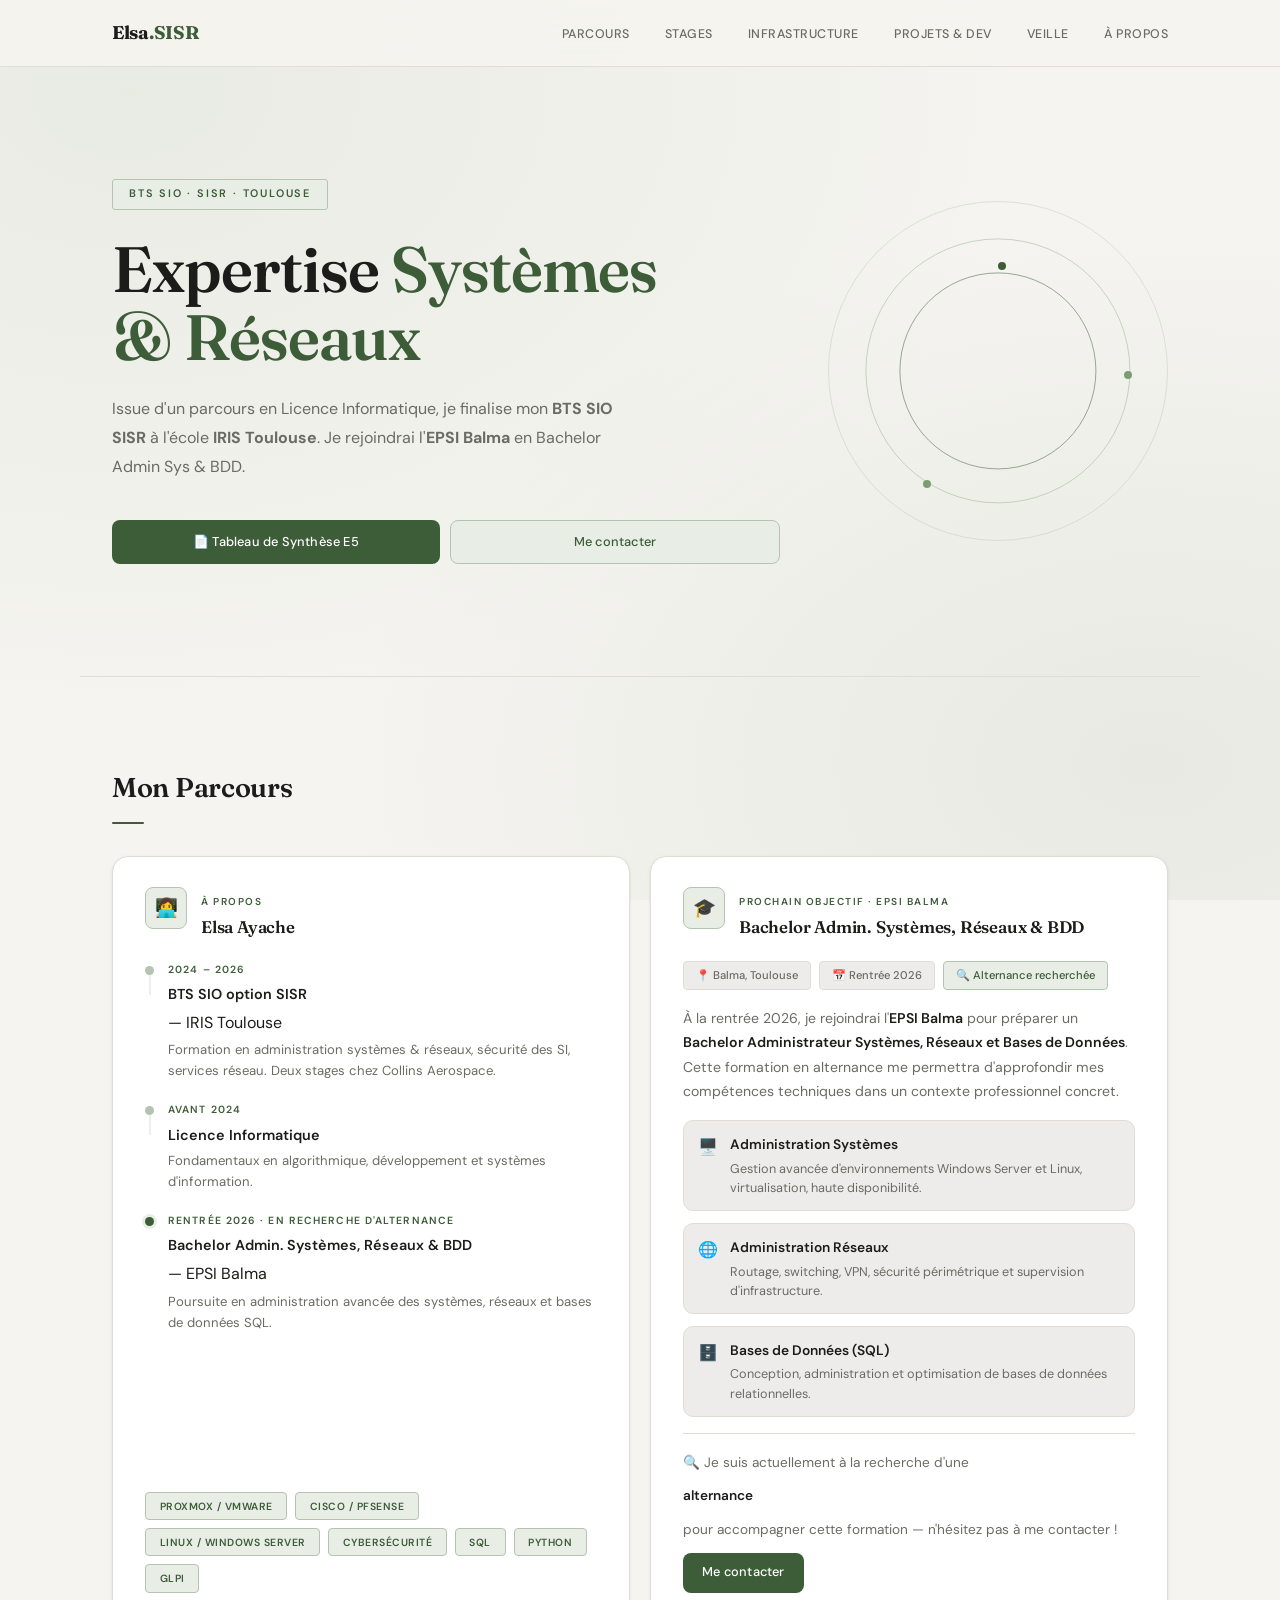
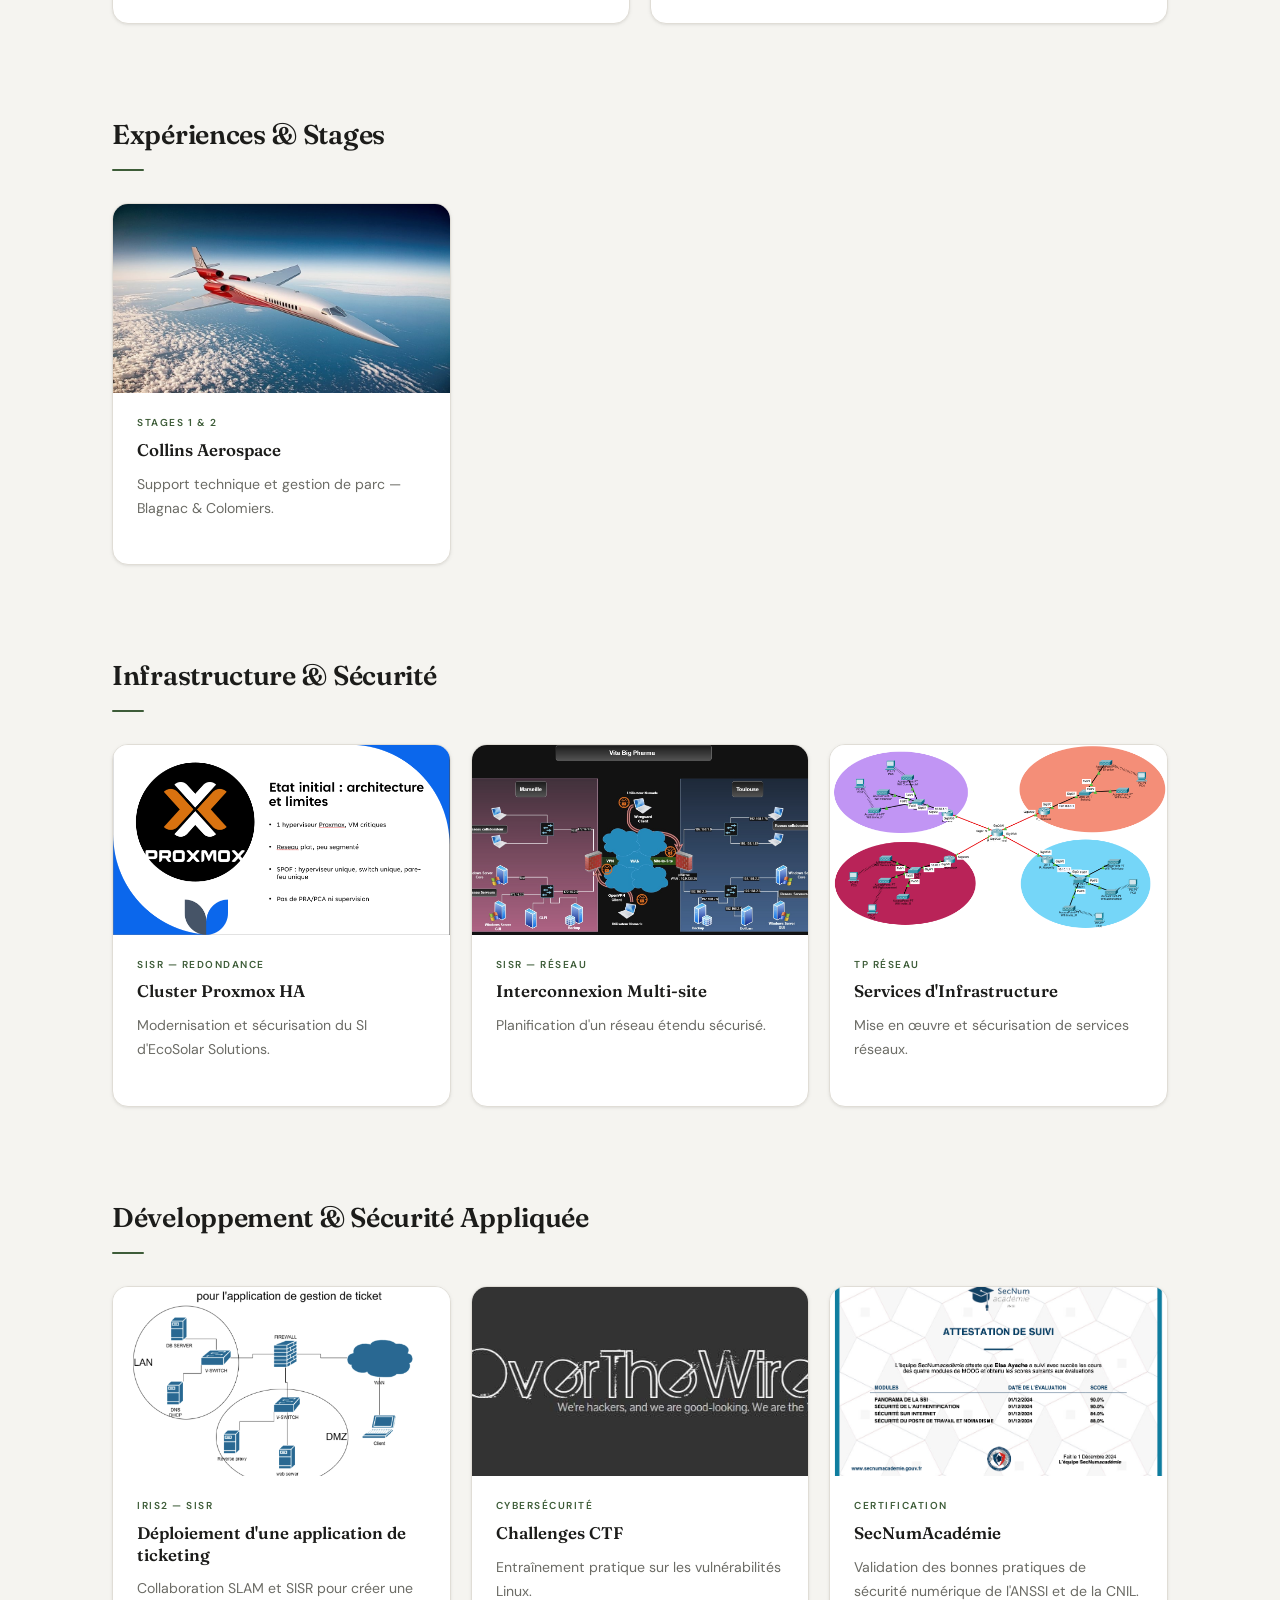
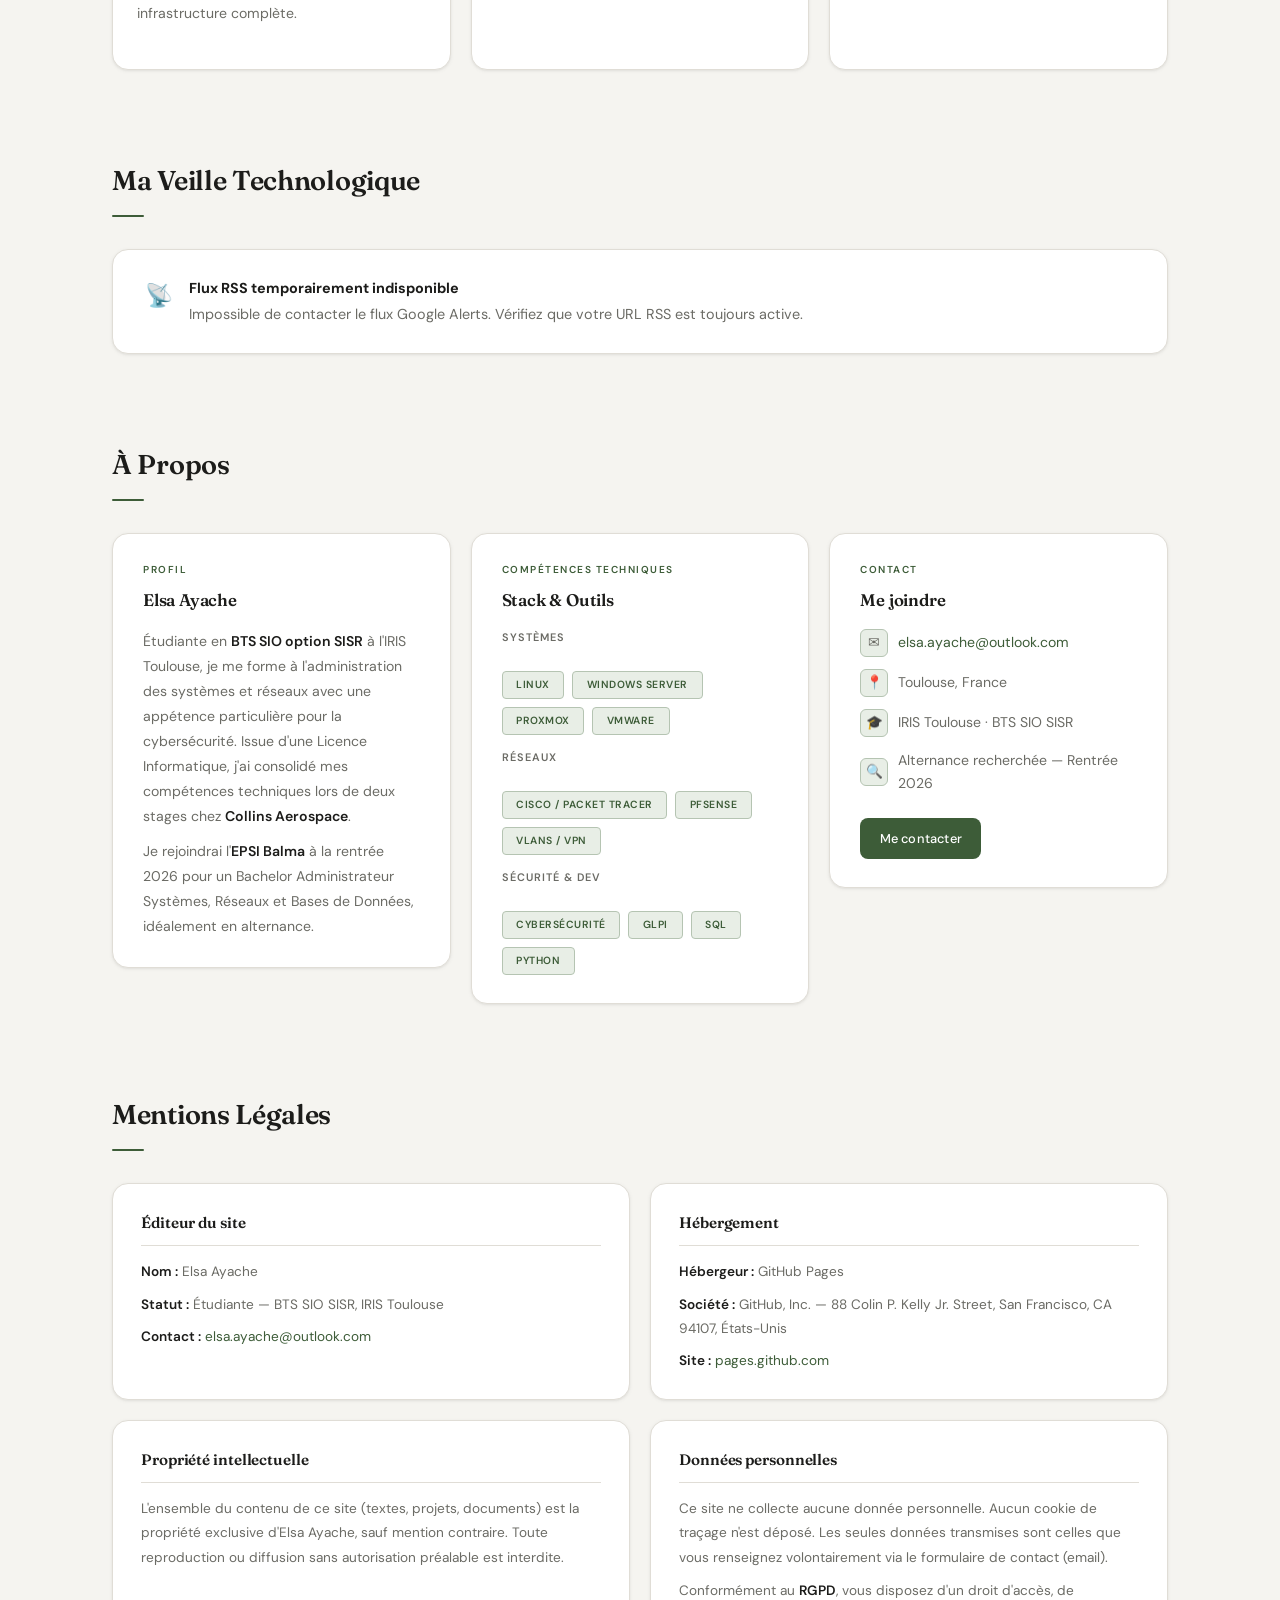
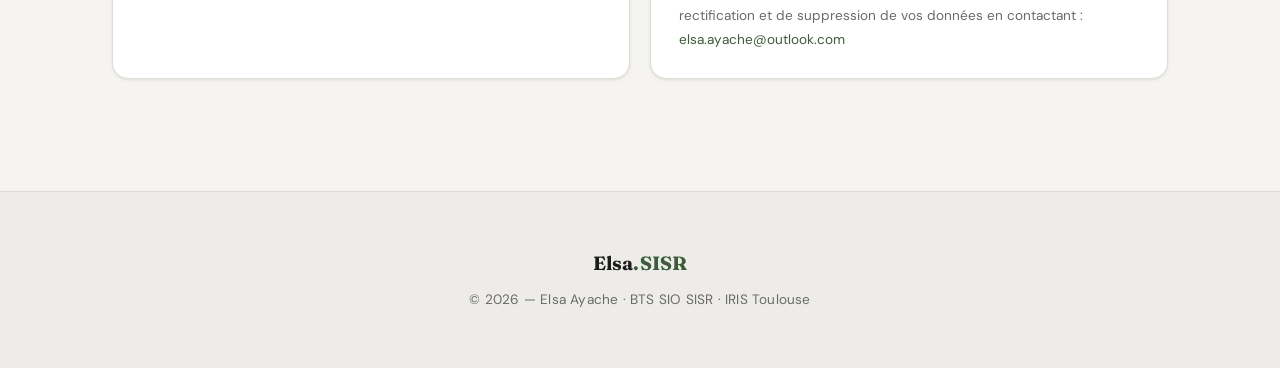
==== commit 02d8d681: "retour en arriere" ====
--- a/index.html
+++ b/index.html
@@ -40,7 +40,7 @@
     <header id="about" class="container hero-container">
         <div class="hero">
             <div class="hero-badge">BTS SIO · SISR · Toulouse</div>
-            <h1>Compétences <span class="accent">Systèmes<br>&amp; Réseaux</span></h1>
+            <h1>Expertise <span class="accent">Systèmes<br>&amp; Réseaux</span></h1>
             <p>
                 Issue d'un parcours en Licence Informatique, je finalise mon <strong>BTS SIO SISR</strong> à l'école <strong>IRIS Toulouse</strong>.
                 Je rejoindrai l'<strong>EPSI Balma</strong> en Bachelor Admin Sys &amp; BDD.
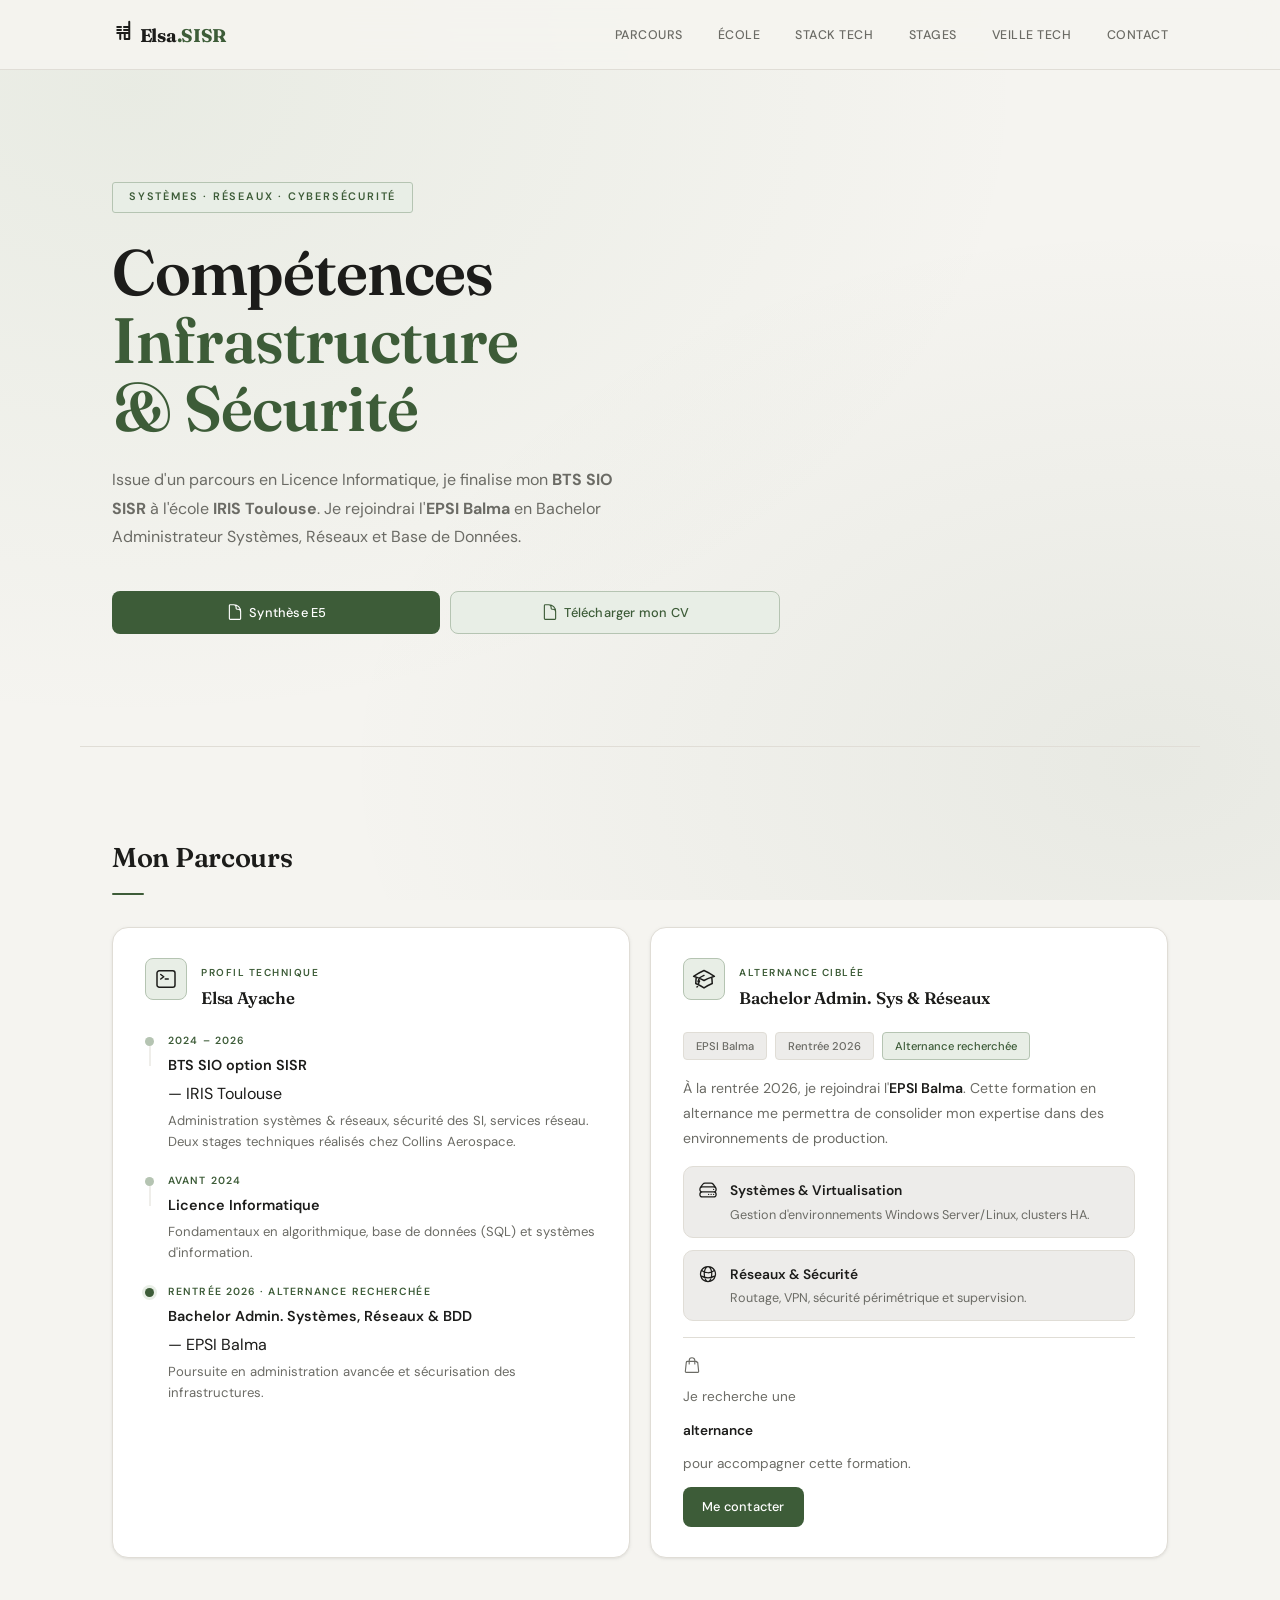
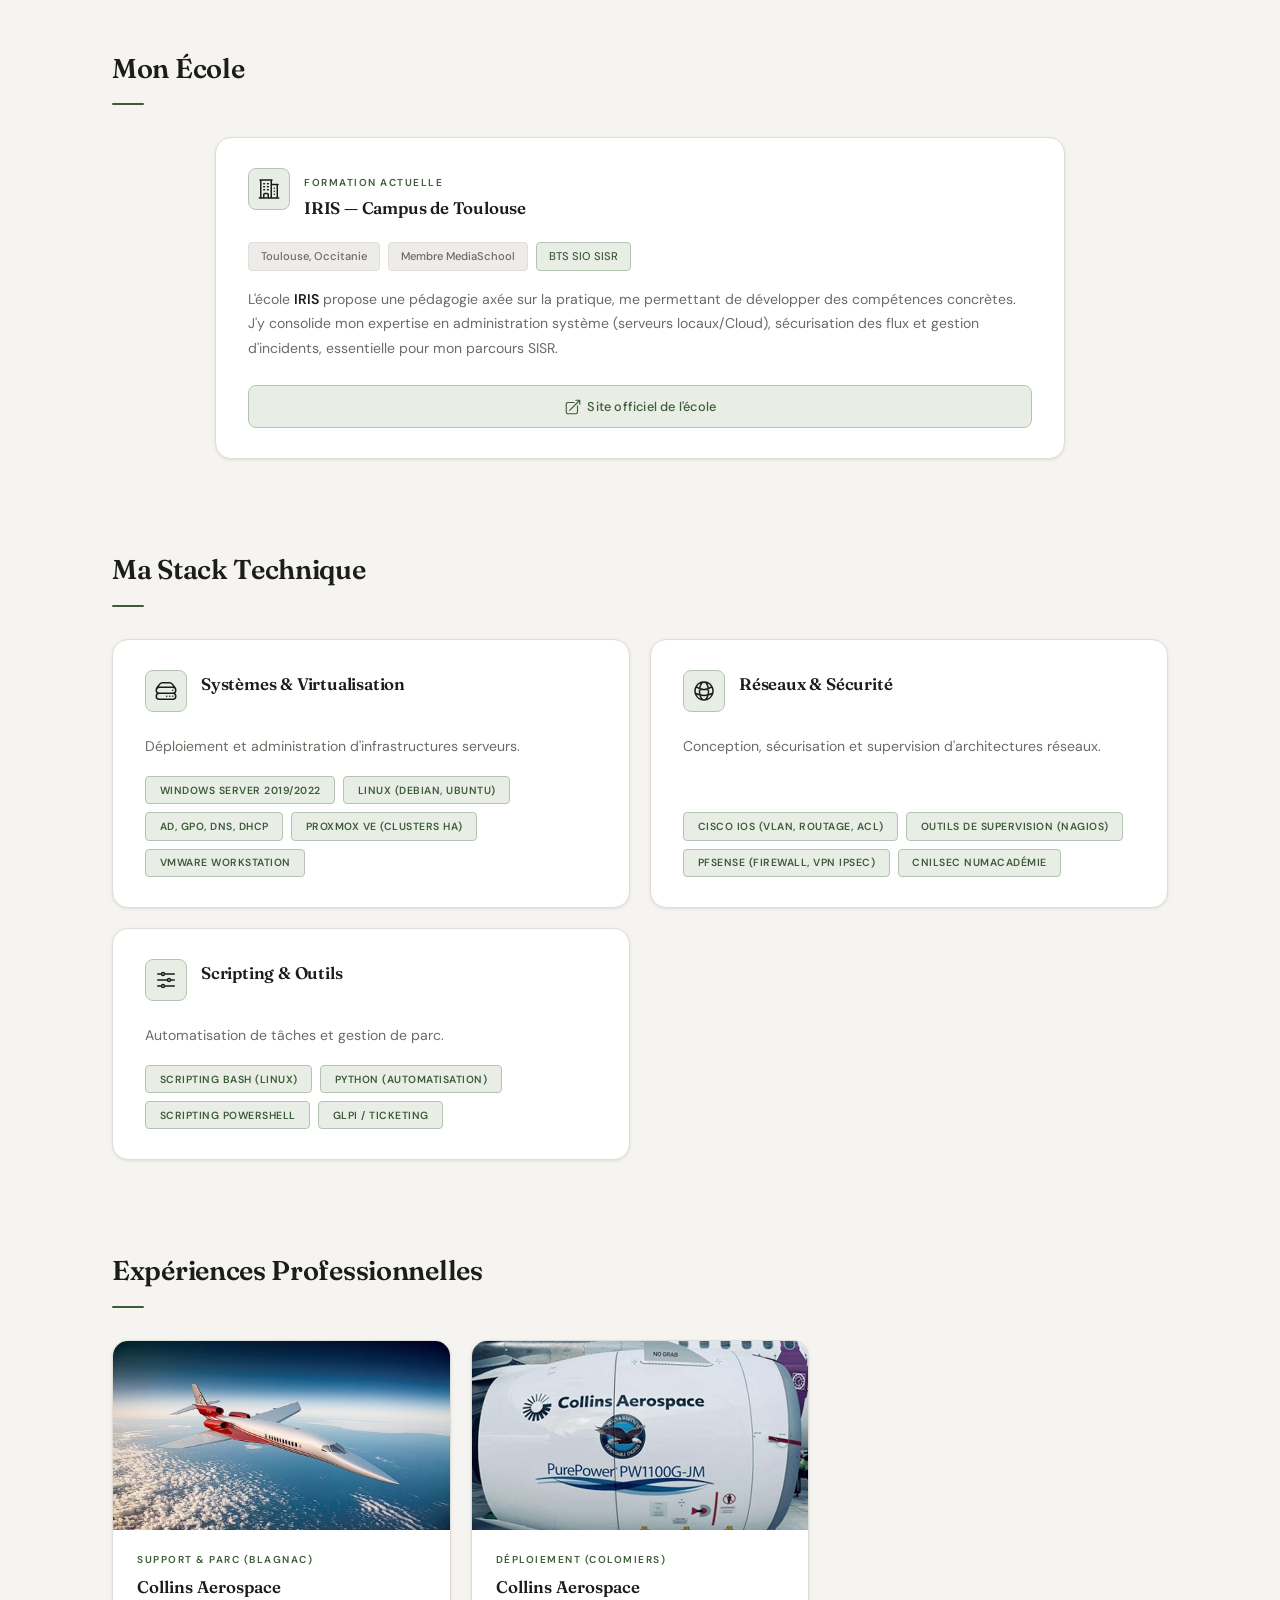
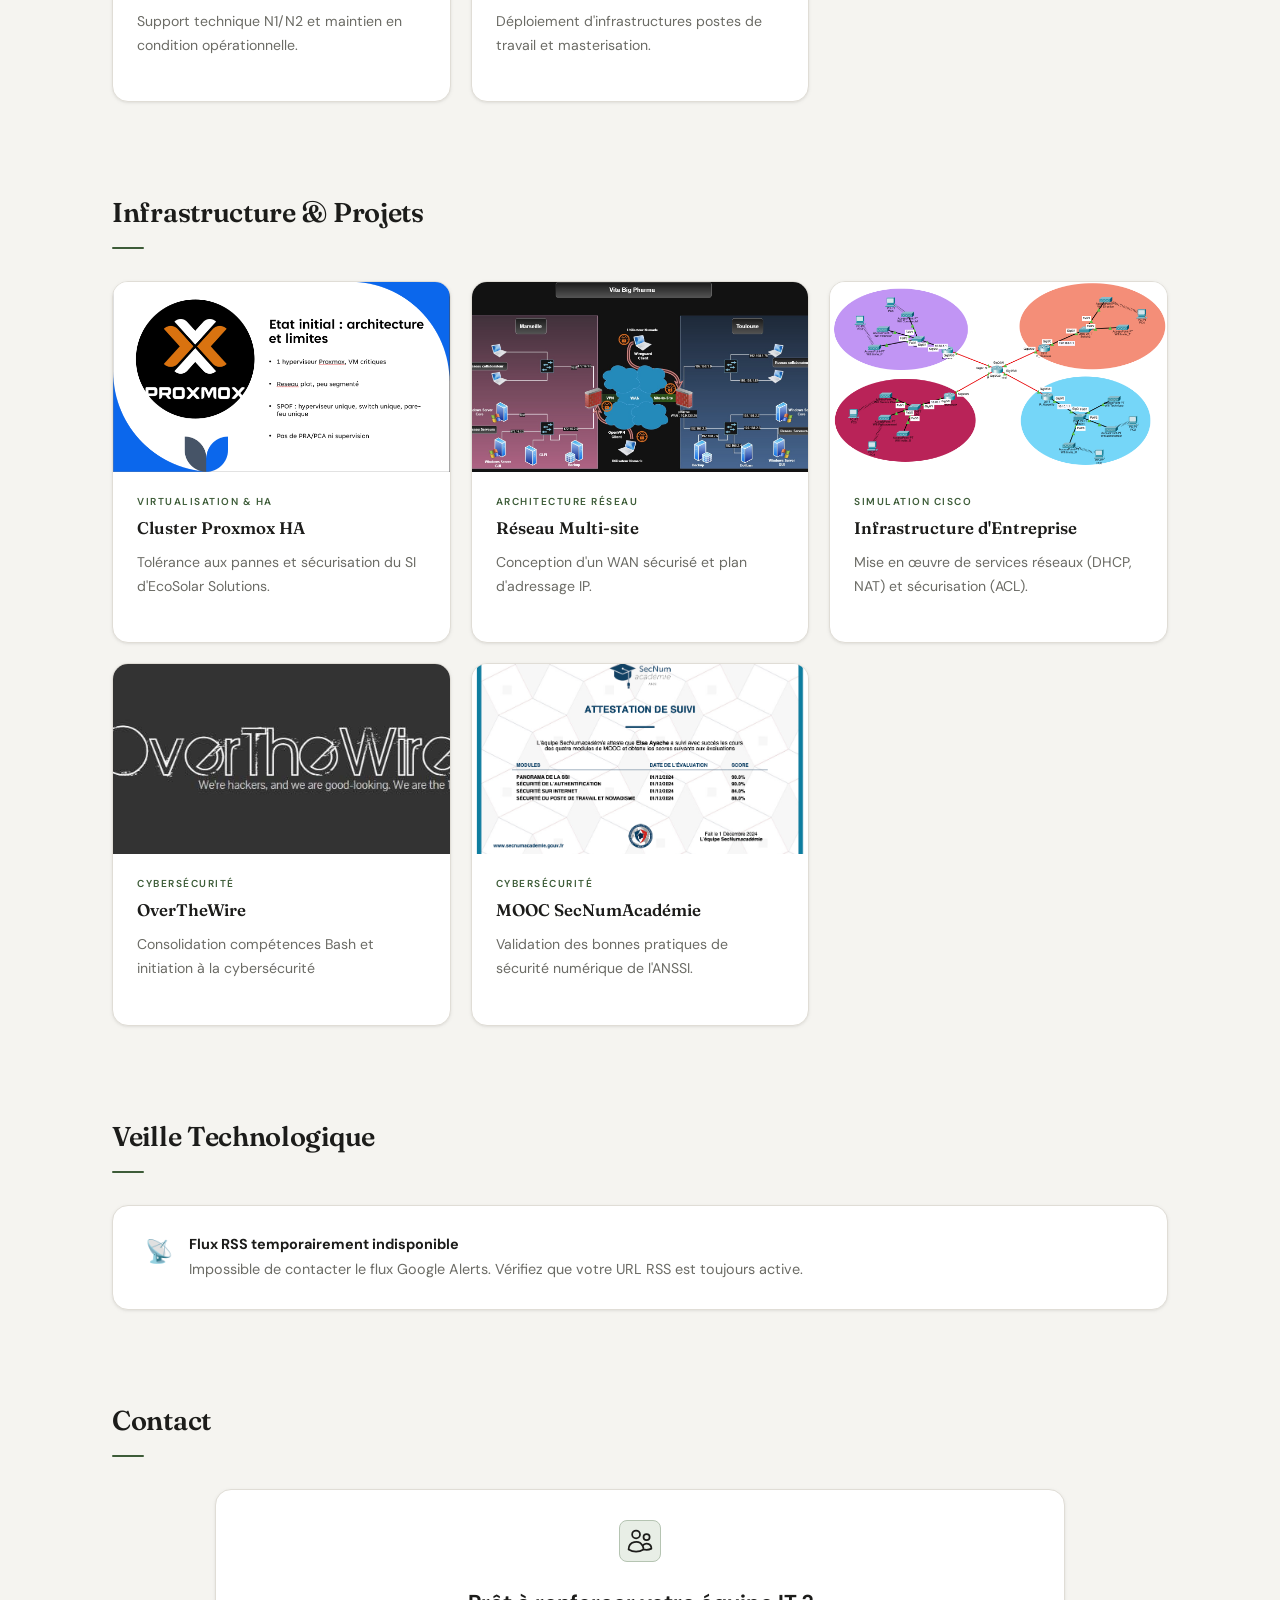
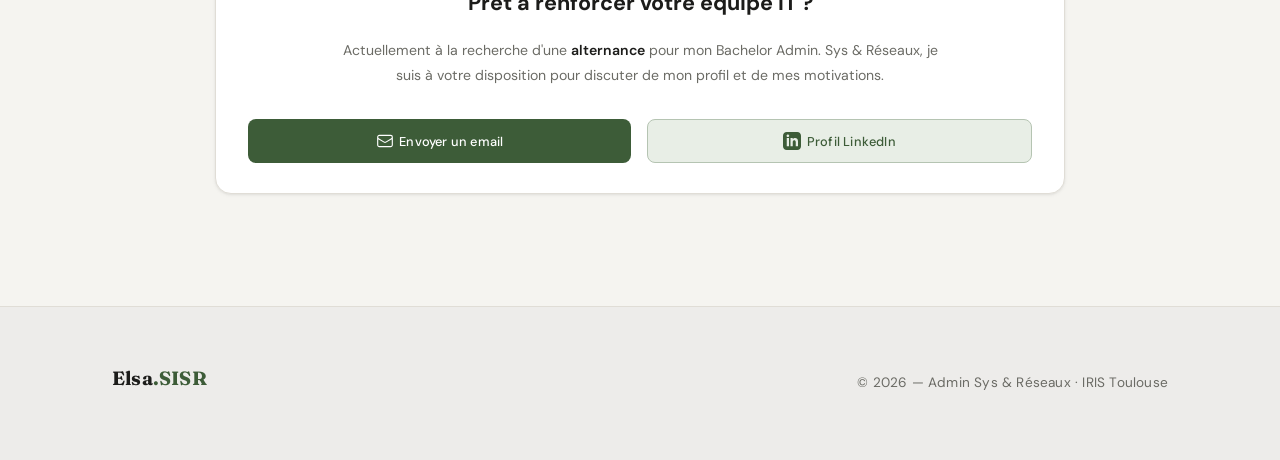
==== commit 6b81ad95: "retour en arrieere" ====
--- a/index.html
+++ b/index.html
@@ -3,22 +3,25 @@
 <head>
     <meta charset="UTF-8">
     <meta name="viewport" content="width=device-width, initial-scale=1.0">
-    <title>Portfolio | Elsa Ayache - SISR</title>
+    <title>Portfolio | Elsa Ayache - Admin Sys & Réseaux</title>
     <link rel="stylesheet" href="style.css">
-    <link href="https://fonts.googleapis.com/css2?family=Outfit:wght@400;600;700;800&family=DM+Sans:ital,opsz,wght@0,9..40,300;0,9..40,400;0,9..40,500&subset=latin,latin-ext&display=swap" rel="stylesheet">
+    <link href="https://fonts.googleapis.com/css2?family=Inter:wght@400;500;600;700&family=JetBrains+Mono:wght@400;700&display=swap" rel="stylesheet">
 </head>
 <body>
 
     <nav>
         <div class="container nav-content">
-            <div class="logo">Elsa<span>.SISR</span></div>
+            <div class="logo">
+                <svg fill="none" viewBox="0 0 24 24" stroke-width="2" stroke="currentColor" width="24" height="24"><path stroke-linecap="round" stroke-linejoin="round" d="M8.25 21v-4.875c0-.621.504-1.125 1.125-1.125h2.25c.621 0 1.125.504 1.125 1.125V21m0 0h4.5V3.75M5.25 9h3.75m-3.75 3h3.75m-3.75 3h3.75m3-6h3.75m-3.75 3h3.75m-3.75 3h3.75" /></svg>
+                Elsa<span>.SISR</span>
+            </div>
             <ul>
                 <li><a href="#parcours">Parcours</a></li>
+                <li><a href="#ecole">École</a></li>
+                <li><a href="#competences">Stack Tech</a></li>
                 <li><a href="#experience">Stages</a></li>
-                <li><a href="#projects-sisr">Infrastructure</a></li>
-                <li><a href="#projects-dev">Projets &amp; Dev</a></li>
-                <li><a href="#veille">Veille</a></li>
-                <li><a href="#about-section">À propos</a></li>
+                <li><a href="#veille">Veille Tech</a></li>
+                <li><a href="#contact">Contact</a></li>
             </ul>
             <button class="menu-btn" id="menuBtn" aria-label="Menu">
                 <span></span><span></span><span></span>
@@ -26,64 +29,63 @@
         </div>
         <div class="mobile-menu" id="mobileMenu">
             <ul>
-                <li><a href="#parcours"       onclick="closeMobileMenu()">Parcours</a></li>
-                <li><a href="#experience"     onclick="closeMobileMenu()">Stages</a></li>
-                <li><a href="#projects-sisr"  onclick="closeMobileMenu()">Infrastructure</a></li>
-                <li><a href="#projects-dev"   onclick="closeMobileMenu()">Projets &amp; Dev</a></li>
-                <li><a href="#veille"         onclick="closeMobileMenu()">Veille</a></li>
-                <li><a href="#about-section"  onclick="closeMobileMenu()">À propos</a></li>
+                <li><a href="#parcours" onclick="closeMobileMenu()">Parcours</a></li>
+                <li><a href="#ecole" onclick="closeMobileMenu()">École</a></li>
+                <li><a href="#competences" onclick="closeMobileMenu()">Stack Tech</a></li>
+                <li><a href="#experience" onclick="closeMobileMenu()">Stages</a></li>
+                <li><a href="#veille" onclick="closeMobileMenu()">Veille Tech</a></li>
+                <li><a href="#contact" onclick="closeMobileMenu()">Contact</a></li>
             </ul>
         </div>
     </nav>
 
-    <!-- ========== HERO ========== -->
     <header id="about" class="container hero-container">
         <div class="hero">
-            <div class="hero-badge">BTS SIO · SISR · Toulouse</div>
-            <h1>Expertise <span class="accent">Systèmes<br>&amp; Réseaux</span></h1>
+            <div class="hero-badge">Systèmes · Réseaux · Cybersécurité</div>
+            <h1>Compétences <span class="accent">Infrastructure<br>& Sécurité</span></h1>
             <p>
-                Issue d'un parcours en Licence Informatique, je finalise mon <strong>BTS SIO SISR</strong> à l'école <strong>IRIS Toulouse</strong>.
-                Je rejoindrai l'<strong>EPSI Balma</strong> en Bachelor Admin Sys &amp; BDD.
+                Issue d'un parcours en Licence Informatique, je finalise mon <strong>BTS SIO SISR</strong> à l'école <strong>IRIS Toulouse</strong>. Je rejoindrai l'<strong>EPSI Balma</strong> en Bachelor Administrateur Systèmes, Réseaux et Base de Données.
             </p>
             <div class="actions">
-                <a href="documents\00_Documents_Administratifs\Tableau_de_synthèse_AYACHE_Elsa.pdf" class="btn-primary" target="_blank" rel="noopener">📄 Tableau de Synthèse E5</a>
-                <a href="mailto:elsa.ayache@outlook.com" class="btn-secondary">Me contacter</a>
+                <a href="documents/00_Documents_Administratifs/Tableau_de_synthèse_AYACHE_Elsa.pdf" class="btn-primary" target="_blank" rel="noopener">
+                    <svg fill="none" viewBox="0 0 24 24" stroke-width="1.5" stroke="currentColor" width="18" height="18"><path stroke-linecap="round" stroke-linejoin="round" d="M19.5 14.25v-2.625a3.375 3.375 0 00-3.375-3.375h-1.5A1.125 1.125 0 0113.5 7.125v-1.5a3.375 3.375 0 00-3.375-3.375H8.25m2.25 0H5.625c-.621 0-1.125.504-1.125 1.125v17.25c0 .621.504 1.125 1.125 1.125h12.75c.621 0 1.125-.504 1.125-1.125V11.25a9 9 0 00-9-9z" /></svg>
+                    Synthèse E5
+                </a>
+                <a href="documents/AYACHE_Elsa_CV_IT.pdf" class="btn-secondary" target="_blank" rel="noopener">
+                    <svg fill="none" viewBox="0 0 24 24" stroke-width="1.5" stroke="currentColor" width="18" height="18"><path stroke-linecap="round" stroke-linejoin="round" d="M19.5 14.25v-2.625a3.375 3.375 0 00-3.375-3.375h-1.5A1.125 1.125 0 0113.5 7.125v-1.5a3.375 3.375 0 00-3.375-3.375H8.25m2.25 0H5.625c-.621 0-1.125.504-1.125 1.125v17.25c0 .621.504 1.125 1.125 1.125h12.75c.621 0 1.125-.504 1.125-1.125V11.25a9 9 0 00-9-9z" /></svg>
+                    Télécharger mon CV
+                </a>
             </div>
         </div>
         <div class="hero-visual" aria-hidden="true">
-            <div class="hv-ring hv-ring-1"></div>
-            <div class="hv-ring hv-ring-2"></div>
-            <div class="hv-ring hv-ring-3"></div>
-            <div class="hv-dot hv-dot-1"></div>
-            <div class="hv-dot hv-dot-2"></div>
-            <div class="hv-dot hv-dot-3"></div>
+            <div class="tech-grid"></div>
         </div>
     </header>
 
     <main class="container">
 
-        <!-- ========== PARCOURS ========== -->
         <section id="parcours">
             <h2 class="section-title">Mon Parcours</h2>
             <div class="parcours-grid">
 
                 <div class="parcours-card">
                     <div class="parcours-card-header">
-                        <div class="parcours-icon-wrap">👩‍💻</div>
+                        <div class="parcours-icon-wrap">
+                            <svg fill="none" viewBox="0 0 24 24" stroke-width="1.5" stroke="currentColor" width="24" height="24"><path stroke-linecap="round" stroke-linejoin="round" d="M6.75 7.5l3 2.25-3 2.25m4.5 0h3m-9 8.25h13.5A2.25 2.25 0 0021 18V6a2.25 2.25 0 00-2.25-2.25H5.25A2.25 2.25 0 003 6v12a2.25 2.25 0 002.25 2.25z" /></svg>
+                        </div>
                         <div>
-                            <span class="tag-tech">À propos</span>
+                            <span class="tag-tech">Profil Technique</span>
                             <h3>Elsa Ayache</h3>
                         </div>
                     </div>
 
                     <div class="parcours-timeline">
-
                         <div class="timeline-item">
                             <div class="timeline-dot"></div>
                             <div class="timeline-content">
                                 <span class="timeline-date">2024 – 2026</span>
                                 <strong>BTS SIO option SISR</strong> — IRIS Toulouse
-                                <p>Formation en administration systèmes &amp; réseaux, sécurité des SI, services réseau. Deux stages chez Collins Aerospace.</p>
+                                <p>Administration systèmes & réseaux, sécurité des SI, services réseau. Deux stages techniques réalisés chez Collins Aerospace.</p>
                             </div>
                         </div>
 
@@ -92,78 +94,62 @@
                             <div class="timeline-content">
                                 <span class="timeline-date">Avant 2024</span>
                                 <strong>Licence Informatique</strong>
-                                <p>Fondamentaux en algorithmique, développement et systèmes d'information.</p>
+                                <p>Fondamentaux en algorithmique, base de données (SQL) et systèmes d'information.</p>
                             </div>
                         </div>
 
                         <div class="timeline-item timeline-item--next">
                             <div class="timeline-dot timeline-dot--accent"></div>
                             <div class="timeline-content">
-                                <span class="timeline-date">Rentrée 2026 · En recherche d'alternance</span>
-                                <strong>Bachelor Admin. Systèmes, Réseaux &amp; BDD</strong> — EPSI Balma
-                                <p>Poursuite en administration avancée des systèmes, réseaux et bases de données SQL.</p>
+                                <span class="timeline-date">Rentrée 2026 · Alternance recherchée</span>
+                                <strong>Bachelor Admin. Systèmes, Réseaux & BDD</strong> — EPSI Balma
+                                <p>Poursuite en administration avancée et sécurisation des infrastructures.</p>
                             </div>
                         </div>
-
-                    </div>
-
-                    <div class="parcours-tags">
-                        <span class="skill-pill">Proxmox / VMware</span>
-                        <span class="skill-pill">Cisco / pfSense</span>
-                        <span class="skill-pill">Linux / Windows Server</span>
-                        <span class="skill-pill">Cybersécurité</span>
-                        <span class="skill-pill">SQL</span>
-                        <span class="skill-pill">Python</span>
-                        <span class="skill-pill">GLPI</span>
                     </div>
                 </div>
 
                 <div class="parcours-card parcours-card--project">
                     <div class="parcours-card-header">
-                        <div class="parcours-icon-wrap">🎓</div>
+                        <div class="parcours-icon-wrap">
+                            <svg fill="none" viewBox="0 0 24 24" stroke-width="1.5" stroke="currentColor" width="24" height="24"><path stroke-linecap="round" stroke-linejoin="round" d="M4.26 10.147a60.438 60.438 0 00-.491 6.347A48.62 48.62 0 0112 20.904a48.62 48.62 0 018.232-4.41 60.46 60.46 0 00-.491-6.347m-15.482 0a50.636 50.636 0 00-2.658-.813A59.906 59.906 0 0112 3.493a59.903 59.903 0 0110.399 5.84c-.896.248-1.783.52-2.658.814m-15.482 0A50.717 50.717 0 0112 13.489a50.702 50.702 0 017.74-3.342M6.75 15a.75.75 0 100-1.5.75.75 0 000 1.5zm0 0v-3.675A55.378 55.378 0 0112 8.443m-7.007 11.55A5.981 5.981 0 006.75 15.75v-1.5" /></svg>
+                        </div>
                         <div>
-                            <span class="tag-tech">Prochain objectif · EPSI Balma</span>
-                            <h3>Bachelor Admin. Systèmes, Réseaux &amp; BDD</h3>
+                            <span class="tag-tech">Alternance ciblée</span>
+                            <h3>Bachelor Admin. Sys & Réseaux</h3>
                         </div>
                     </div>
 
                     <div class="parcours-meta-row">
-                        <span class="parcours-meta-pill">📍 Balma, Toulouse</span>
-                        <span class="parcours-meta-pill">📅 Rentrée 2026</span>
-                        <span class="parcours-meta-pill parcours-meta-pill--accent">🔍 Alternance recherchée</span>
+                        <span class="parcours-meta-pill">EPSI Balma</span>
+                        <span class="parcours-meta-pill">Rentrée 2026</span>
+                        <span class="parcours-meta-pill parcours-meta-pill--accent">Alternance recherchée</span>
                     </div>
 
                     <p>
-                        À la rentrée 2026, je rejoindrai l'<strong>EPSI Balma</strong> pour préparer un <strong>Bachelor Administrateur Systèmes, Réseaux et Bases de Données</strong>.
-                        Cette formation en alternance me permettra d'approfondir mes compétences techniques dans un contexte professionnel concret.
+                        À la rentrée 2026, je rejoindrai l'<strong>EPSI Balma</strong>. Cette formation en alternance me permettra de consolider mon expertise dans des environnements de production.
                     </p>
 
                     <div class="epsi-modules">
                         <div class="epsi-module">
-                            <span class="epsi-module-icon">🖥️</span>
+                            <svg class="epsi-module-icon" fill="none" viewBox="0 0 24 24" stroke-width="1.5" stroke="currentColor" width="20" height="20"><path stroke-linecap="round" stroke-linejoin="round" d="M5.25 14.25h13.5m-13.5 0a3 3 0 01-3-3m3 3a3 3 0 100 6h13.5a3 3 0 100-6m-16.5-3a3 3 0 013-3h13.5a3 3 0 013 3m-19.5 0a4.5 4.5 0 01.9-2.7L5.737 5.1a3.375 3.375 0 012.7-1.35h7.126c1.062 0 2.062.5 2.7 1.35l2.587 3.45a4.5 4.5 0 01.9 2.7m0 0a3 3 0 01-3 3m0 3h.008v.008h-.008v-.008zm0-6h.008v.008h-.008v-.008zm-3 6h.008v.008h-.008v-.008zm-3 0h.008v.008h-.008v-.008z" /></svg>
                             <div>
-                                <strong>Administration Systèmes</strong>
-                                <p>Gestion avancée d'environnements Windows Server et Linux, virtualisation, haute disponibilité.</p>
+                                <strong>Systèmes & Virtualisation</strong>
+                                <p>Gestion d'environnements Windows Server/Linux, clusters HA.</p>
                             </div>
                         </div>
                         <div class="epsi-module">
-                            <span class="epsi-module-icon">🌐</span>
+                            <svg class="epsi-module-icon" fill="none" viewBox="0 0 24 24" stroke-width="1.5" stroke="currentColor" width="20" height="20"><path stroke-linecap="round" stroke-linejoin="round" d="M12 21a9.004 9.004 0 008.716-6.747M12 21a9.004 9.004 0 01-8.716-6.747M12 21c2.485 0 4.5-4.03 4.5-9S14.485 3 12 3m0 18c-2.485 0-4.5-4.03-4.5-9S9.515 3 12 3m0 0a8.997 8.997 0 017.843 4.582M12 3a8.997 8.997 0 00-7.843 4.582m15.686 0A11.953 11.953 0 0112 10.5c-2.998 0-5.74-1.1-7.843-2.918m15.686 0A8.959 8.959 0 0121 12c0 .778-.099 1.533-.284 2.253m0 0A17.919 17.919 0 0112 16.5c-3.162 0-6.133-.815-8.716-2.247m0 0A9.015 9.015 0 013 12c0-1.605.42-3.113 1.157-4.418" /></svg>
                             <div>
-                                <strong>Administration Réseaux</strong>
-                                <p>Routage, switching, VPN, sécurité périmétrique et supervision d'infrastructure.</p>
+                                <strong>Réseaux & Sécurité</strong>
+                                <p>Routage, VPN, sécurité périmétrique et supervision.</p>
                             </div>
                         </div>
-                        <div class="epsi-module">
-                            <span class="epsi-module-icon">🗄️</span>
-                            <div>
-                                <strong>Bases de Données (SQL)</strong>
-                                <p>Conception, administration et optimisation de bases de données relationnelles.</p>
-                            </div>
-                        </div>
                     </div>
 
                     <div class="alternance-banner">
-                        🔍 Je suis actuellement à la recherche d'une <strong>alternance</strong> pour accompagner cette formation — n'hésitez pas à me contacter !
+                        <svg fill="none" viewBox="0 0 24 24" stroke-width="1.5" stroke="currentColor" width="18" height="18"><path stroke-linecap="round" stroke-linejoin="round" d="M15.75 10.5V6a3.75 3.75 0 10-7.5 0v4.5m11.356-1.993l1.263 12c.07.665-.45 1.243-1.119 1.243H4.25a1.125 1.125 0 01-1.119-1.243l1.263-12c.078-.738.706-1.307 1.45-1.307h11.454c.744 0 1.372.569 1.45 1.307z" /></svg>
+                        Je recherche une <strong>alternance</strong> pour accompagner cette formation.
                         <a href="mailto:elsa.ayache@outlook.com" class="btn-primary alternance-btn">Me contacter</a>
                     </div>
                 </div>
@@ -171,56 +157,154 @@
             </div>
         </section>
 
-        <!-- ========== STAGES ========== -->
+        <section id="ecole">
+            <h2 class="section-title">Mon École</h2>
+            <div class="parcours-card" style="max-width: 850px; margin: 0 auto;">
+                <div class="parcours-card-header">
+                    <div class="parcours-icon-wrap">
+                        <svg fill="none" viewBox="0 0 24 24" stroke-width="1.5" stroke="currentColor" width="24" height="24"><path stroke-linecap="round" stroke-linejoin="round" d="M2.25 21h19.5m-18-18v18m10.5-18v18m6-13.5V21M6.75 6.75h.75m-.75 3h.75m-.75 3h.75m3-6h.75m-.75 3h.75m-.75 3h.75M6.75 21v-3.375c0-.621.504-1.125 1.125-1.125h2.25c.621 0 1.125.504 1.125 1.125V21M3 3h12m-.75 4.5H21m-3.75 3.75h.008v.008h-.008v-.008zm0 3h.008v.008h-.008v-.008zm0 3h.008v.008h-.008v-.008z" /></svg>
+                    </div>
+                    <div>
+                        <span class="tag-tech">Formation Actuelle</span>
+                        <h3>IRIS — Campus de Toulouse</h3>
+                    </div>
+                </div>
+
+                <div class="parcours-meta-row">
+                    <span class="parcours-meta-pill">Toulouse, Occitanie</span>
+                    <span class="parcours-meta-pill">Membre MediaSchool</span>
+                    <span class="parcours-meta-pill parcours-meta-pill--accent">BTS SIO SISR</span>
+                </div>
+
+                <p>
+                    L'école <strong>IRIS</strong> propose une pédagogie axée sur la pratique, me permettant de développer des compétences concrètes.
+                </p>
+                <p class="parcours-p2">
+                    J'y consolide mon expertise en administration système (serveurs locaux/Cloud), sécurisation des flux et gestion d'incidents, essentielle pour mon parcours SISR.
+                </p>
+
+                <div class="actions" style="margin-top: 24px;">
+                    <a href="https://ecoleiris.fr/campus/toulouse/" target="_blank" rel="noopener" class="btn-secondary">
+                        <svg fill="none" viewBox="0 0 24 24" stroke-width="1.5" stroke="currentColor" width="18" height="18"><path stroke-linecap="round" stroke-linejoin="round" d="M13.5 6H5.25A2.25 2.25 0 003 8.25v10.5A2.25 2.25 0 005.25 21h10.5A2.25 2.25 0 0018 18.75V10.5m-10.5 6L21 3m0 0h-5.25M21 3v5.25" /></svg>
+                        Site officiel de l'école
+                    </a>
+                </div>
+            </div>
+        </section>
+
+        <section id="competences">
+            <h2 class="section-title">Ma Stack Technique</h2>
+            <div class="parcours-grid competences-wrapper">
+                
+                <div class="parcours-card competences-card">
+                    <div class="parcours-card-header">
+                        <div class="parcours-icon-wrap">
+                            <svg fill="none" viewBox="0 0 24 24" stroke-width="1.5" stroke="currentColor" width="24" height="24"><path stroke-linecap="round" stroke-linejoin="round" d="M5.25 14.25h13.5m-13.5 0a3 3 0 01-3-3m3 3a3 3 0 100 6h13.5a3 3 0 100-6m-16.5-3a3 3 0 013-3h13.5a3 3 0 013 3m-19.5 0a4.5 4.5 0 01.9-2.7L5.737 5.1a3.375 3.375 0 012.7-1.35h7.126c1.062 0 2.062.5 2.7 1.35l2.587 3.45a4.5 4.5 0 01.9 2.7m0 0a3 3 0 01-3 3m0 3h.008v.008h-.008v-.008zm0-6h.008v.008h-.008v-.008zm-3 6h.008v.008h-.008v-.008zm-3 0h.008v.008h-.008v-.008z" /></svg>
+                        </div>
+                        <h3>Systèmes & Virtualisation</h3>
+                    </div>
+                    <p>Déploiement et administration d'infrastructures serveurs.</p>
+                    <div class="parcours-tags">
+                        <span class="skill-pill">Windows Server 2019/2022</span>
+                        <span class="skill-pill">Linux (Debian, Ubuntu)</span>
+                        <span class="skill-pill">AD, GPO, DNS, DHCP</span>
+                        <span class="skill-pill">Proxmox VE (clusters HA)</span>
+                        <span class="skill-pill">VMware Workstation</span>
+                    </div>
+                </div>
+
+                <div class="parcours-card competences-card">
+                    <div class="parcours-card-header">
+                        <div class="parcours-icon-wrap">
+                            <svg fill="none" viewBox="0 0 24 24" stroke-width="1.5" stroke="currentColor" width="24" height="24"><path stroke-linecap="round" stroke-linejoin="round" d="M12 21a9.004 9.004 0 008.716-6.747M12 21a9.004 9.004 0 01-8.716-6.747M12 21c2.485 0 4.5-4.03 4.5-9S14.485 3 12 3m0 18c-2.485 0-4.5-4.03-4.5-9S9.515 3 12 3m0 0a8.997 8.997 0 017.843 4.582M12 3a8.997 8.997 0 00-7.843 4.582m15.686 0A11.953 11.953 0 0112 10.5c-2.998 0-5.74-1.1-7.843-2.918m15.686 0A8.959 8.959 0 0121 12c0 .778-.099 1.533-.284 2.253m0 0A17.919 17.919 0 0112 16.5c-3.162 0-6.133-.815-8.716-2.247m0 0A9.015 9.015 0 013 12c0-1.605.42-3.113 1.157-4.418" /></svg>
+                        </div>
+                        <h3>Réseaux & Sécurité</h3>
+                    </div>
+                    <p>Conception, sécurisation et supervision d'architectures réseaux.</p>
+                    <div class="parcours-tags">
+                        <span class="skill-pill">Cisco IOS (VLAN, Routage, ACL)</span>
+                        <span class="skill-pill">Outils de Supervision (Nagios)</span>
+                        <span class="skill-pill">pfSense (Firewall, VPN IPsec)</span>
+                        <span class="skill-pill">CNILSec NumAcadémie</span>
+                    </div>
+                </div>
+
+                <div class="parcours-card competences-card">
+                    <div class="parcours-card-header">
+                        <div class="parcours-icon-wrap">
+                            <svg fill="none" viewBox="0 0 24 24" stroke-width="1.5" stroke="currentColor" width="24" height="24"><path stroke-linecap="round" stroke-linejoin="round" d="M10.5 6h9.75M10.5 6a1.5 1.5 0 11-3 0m3 0a1.5 1.5 0 10-3 0M3.75 6H7.5m3 12h9.75m-9.75 0a1.5 1.5 0 11-3 0m3 0a1.5 1.5 0 10-3 0M3.75 18H7.5m9-6h3.75m-3.75 0a1.5 1.5 0 11-3 0m3 0a1.5 1.5 0 10-3 0M3.75 12H13.5" /></svg>
+                        </div>
+                        <h3>Scripting & Outils</h3>
+                    </div>
+                    <p>Automatisation de tâches et gestion de parc.</p>
+                    <div class="parcours-tags">
+                        <span class="skill-pill">Scripting Bash (Linux)</span>
+                        <span class="skill-pill">Python (Automatisation)</span>
+                        <span class="skill-pill">Scripting PowerShell</span>
+                        <span class="skill-pill">GLPI / Ticketing</span>
+                    </div>
+                </div>
+
+            </div>
+        </section>
+
         <section id="experience">
-            <h2 class="section-title">Expériences &amp; Stages</h2>
+            <h2 class="section-title">Expériences Professionnelles</h2>
             <div class="projects-grid">
 
                 <div class="project-item clickable-project"
                      data-img="img/collins.jpg"
-                     data-title="Stages Collins Aerospace"
-                     data-desc="Support technique niveau 1 & 2, gestion de parc informatique, déploiement de postes et accompagnement utilisateurs sur les sites de Blagnac et Colomiers."
-                     data-doc-url-1="documents/02_Stages/Stage_1_Collins/Rapport_de_stage_AYACHE_Elsa.pdf"
-                     data-doc-url-2="documents/02_Stages/Stage_2_Collins/RapportStageColomiersCollins.pdf">
-                    <div class="project-image"><img src="img/collins.jpg" alt="Collins Aerospace" loading="lazy"></div>
-                    <div class="project-info">
-                        <span class="tag-tech">Stages 1 &amp; 2</span>
+                     data-title="Stage 1 : Collins Aerospace (Blagnac)"
+                     data-desc="Support technique niveau 1 & 2, gestion de parc informatique et résolution des incidents utilisateurs."
+                     data-doc-url="documents/02_Stages/Stage_2_Collins/stageUn.pdf">
+                    <div class="project-image"><img src="img/collins.jpg" alt="Collins Aerospace Blagnac" loading="lazy"></div>
+                    <div class="project-info">
+                        <span class="tag-tech">Support & Parc (Blagnac)</span>
                         <h3>Collins Aerospace</h3>
-                        <p>Support technique et gestion de parc — Blagnac &amp; Colomiers.</p>
-                    </div>
-                </div>
-
-            </div>
-        </section>
-
-        <!-- ========== INFRASTRUCTURE ========== -->
+                        <p>Support technique N1/N2 et maintien en condition opérationnelle.</p>
+                    </div>
+                </div>
+                <div class="project-item clickable-project"
+                     data-img="img/collins.jpg"
+                     data-title="Stage 2 : Collins Aerospace (Colomiers)"
+                     data-desc="Déploiement de postes, masterisation, et accompagnement technique des utilisateurs sur site."
+                     data-doc-url="documents/02_Stages/Stage_2_Collins/RapportStageColomiersCollins.pdf">
+                    <div class="project-image"><img src="img\avioncollins2.jpg" alt="Collins Aerospace Colomiers" loading="lazy"></div>
+                    <div class="project-info">
+                        <span class="tag-tech">Déploiement (Colomiers)</span>
+                        <h3>Collins Aerospace</h3>
+                        <p>Déploiement d'infrastructures postes de travail et masterisation.</p>
+                    </div>
+                </div>
+                </div>
+        </section>
         <section id="projects-sisr">
-            <h2 class="section-title">Infrastructure &amp; Sécurité</h2>
+            <h2 class="section-title">Infrastructure & Projets</h2>
             <div class="projects-grid">
 
                 <div class="project-item clickable-project"
                      data-img="img/proxmoxImage.png"
-                     data-title="Projet 1 : Haute Disponibilité EcoSolar"
+                     data-title="Haute Disponibilité EcoSolar"
                      data-desc="Cluster Proxmox VE, stockage NFS partagé et redondance pfSense (CARP) pour éliminer les SPOF."
                      data-doc-url="documents/01_Projet1_EcoSolar_Redondance/Documentation_Technique_Ecolsolar_Redondance.pdf">
                     <div class="project-image"><img src="img/proxmoxImage.png" alt="Proxmox" loading="lazy"></div>
                     <div class="project-info">
-                        <span class="tag-tech">SISR — Redondance</span>
+                        <span class="tag-tech">Virtualisation & HA</span>
                         <h3>Cluster Proxmox HA</h3>
-                        <p>Modernisation et sécurisation du SI d'EcoSolar Solutions.</p>
+                        <p>Tolérance aux pannes et sécurisation du SI d'EcoSolar Solutions.</p>
                     </div>
                 </div>
 
                 <div class="project-item clickable-project"
                      data-img="img/drawio.jpg"
-                     data-title="Projet 2 : Interconnexion Marseille"
-                     data-desc="Étude de l'interconnexion sécurisée entre Toulouse et le futur datacenter de Marseille."
-                     data-doc-url="documents\01_Projet1_EcoSolar_Redondance\Projet 2 BTS SIO_v1.pdf">
+                     data-title="Interconnexion Marseille"
+                     data-desc="Étude de l'interconnexion sécurisée entre Toulouse et le futur datacenter de Marseille (VPN IPsec)."
+                     data-doc-url="documents/01_Projet1_EcoSolar_Redondance/Projet 2 BTS SIO_v1.pdf">
                     <div class="project-image"><img src="img/drawio.jpg" alt="Datacenter" loading="lazy"></div>
                     <div class="project-info">
-                        <span class="tag-tech">SISR — Réseau</span>
-                        <h3>Interconnexion Multi-site</h3>
-                        <p>Planification d'un réseau étendu sécurisé.</p>
+                        <span class="tag-tech">Architecture Réseau</span>
+                        <h3>Réseau Multi-site</h3>
+                        <p>Conception d'un WAN sécurisé et plan d'adressage IP.</p>
                     </div>
                 </div>
 
@@ -229,198 +313,89 @@
                      data-title="TP : Administration Réseau"
                      data-desc="Conception réseau multi-sites sur Cisco Packet Tracer : Routage, VLANs et ACLs."
                      data-doc-url="documents/03_Annexes_et_TP/TP1RESEAUBTS2.pdf">
-                    <div class="project-image"><img src="img/ciscopackettracet.png" alt="TP Réseau" loading="lazy"></div>
-                    <div class="project-info">
-                        <span class="tag-tech">TP Réseau</span>
-                        <h3>Services d'Infrastructure</h3>
-                        <p>Mise en œuvre et sécurisation de services réseaux.</p>
-                    </div>
-                </div>
-
-            </div>
-        </section>
-
-        <!-- ========== DEV & SÉCU ========== -->
-        <section id="projects-dev">
-            <h2 class="section-title">Développement &amp; Sécurité Appliquée</h2>
-            <div class="projects-grid">
-
-                <div class="project-item clickable-project"
-                     data-img="img/projettut2.png"
-                     data-title="Projet Tutoré 2 : Ticketing IRIS2"
-                     data-desc="Création et déploiement d'une application de ticketing en collaboration avec les SLAM et les SISR."
-                     data-doc-url="documents/04_Projets_Tutores/IRIS2_Projet_ticketing_SISR.pdf">
-                    <div class="project-image"><img src="img/projettut2.png" alt="Ticketing IRIS2" loading="lazy"></div>
-                    <div class="project-info">
-                        <span class="tag-tech">IRIS2 — SISR</span>
-                        <h3>Déploiement d'une application de ticketing</h3>
-                        <p>Collaboration SLAM et SISR pour créer une infrastructure complète.</p>
-                    </div>
-                </div>
-
-                <div class="project-item clickable-project"
-                     data-img="img/overthewire.jpg"
-                     data-title="CTF &amp; Challenges OverTheWire"
-                     data-desc="Pratique régulière de la sécurité offensive et défensive sur les plateformes CTF."
-                     data-doc-url="documents/03_Annexes_et_TP/TP1LINUXBTS2.pdf">
-                    <div class="project-image"><img src="img/overthewire.jpg" alt="CTF" loading="lazy"></div>
+                    <div class="project-image"><img src="img/ciscopackettracet.png" alt="Cisco" loading="lazy"></div>
+                    <div class="project-info">
+                        <span class="tag-tech">Simulation Cisco</span>
+                        <h3>Infrastructure d'Entreprise</h3>
+                        <p>Mise en œuvre de services réseaux (DHCP, NAT) et sécurisation (ACL).</p>
+                    </div>
+                </div>
+                <div class="project-item clickable-project"
+                     data-img="img\overthewire.jpg"
+                     data-title="Résolution OverTheWire"
+                     data-desc="10 premiers niveaux du jeu de lignes de commande Bash OverTheWire"
+                     data-doc-url="documents\03_Annexes_et_TP\TP1LINUXBTS2.pdf">
+                    <div class="project-image"><img src="img\overthewire.jpg" alt="ANSSI" loading="lazy"></div>
                     <div class="project-info">
                         <span class="tag-tech">Cybersécurité</span>
-                        <h3>Challenges CTF</h3>
-                        <p>Entraînement pratique sur les vulnérabilités Linux.</p>
-                    </div>
-                </div>
+                        <h3>OverTheWire</h3>
+                        <p>Consolidation compétences Bash et initiation à la cybersécurité</p>
+                    </div>
+                </div>
+               
 
                 <div class="project-item clickable-project"
                      data-img="img/moocanssi.png"
                      data-title="Certification MOOC ANSSI"
-                     data-desc="Validation de la formation SecNumAcadémie sur les fondamentaux de la cybersécurité."
+                     data-desc="Validation du MOOC SecNumAcadémie sur les fondamentaux de la cybersécurité."
                      data-doc-url="documents/03_Annexes_et_TP/cnil_mooc_rgpd.jpg">
                     <div class="project-image"><img src="img/moocanssi.png" alt="ANSSI" loading="lazy"></div>
                     <div class="project-info">
-                        <span class="tag-tech">Certification</span>
-                        <h3>SecNumAcadémie</h3>
-                        <p>Validation des bonnes pratiques de sécurité numérique de l'ANSSI et de la CNIL.</p>
-                    </div>
-                </div>
-
-            </div>
-        </section>
-
-        <!-- ========== VEILLE ========== -->
+                        <span class="tag-tech">Cybersécurité</span>
+                        <h3>MOOC SecNumAcadémie</h3>
+                        <p>Validation des bonnes pratiques de sécurité numérique de l'ANSSI.</p>
+                    </div>
+                </div>
+
+            </div>
+        </section>
+
         <section id="veille">
-            <h2 class="section-title">Ma Veille Technologique</h2>
+            <h2 class="section-title">Veille Technologique</h2>
             <div id="rss-feed" class="rss-container">
                 <div class="loader">
-                    <span class="loader-dot"></span>
-                    <span class="loader-dot"></span>
-                    <span class="loader-dot"></span>
-                    Connexion au flux RSS...
-                </div>
-            </div>
-        </section>
-
-        <!-- ========== À PROPOS ========== -->
-        <section id="about-section">
-            <h2 class="section-title">À Propos</h2>
-            <div class="about-grid">
-
-                <div class="about-card">
-                    <span class="about-card-label">Profil</span>
-                    <h3>Elsa Ayache</h3>
-                    <p>
-                        Étudiante en <strong>BTS SIO option SISR</strong> à l'IRIS Toulouse, je me forme à l'administration des systèmes et réseaux avec une appétence particulière pour la cybersécurité.
-                        Issue d'une Licence Informatique, j'ai consolidé mes compétences techniques lors de deux stages chez <strong>Collins Aerospace</strong>.
-                    </p>
-                    <p>
-                        Je rejoindrai l'<strong>EPSI Balma</strong> à la rentrée 2026 pour un Bachelor Administrateur Systèmes, Réseaux et Bases de Données, idéalement en alternance.
-                    </p>
-                </div>
-
-                <div class="about-card">
-                    <span class="about-card-label">Compétences techniques</span>
-                    <h3>Stack &amp; Outils</h3>
-                    <div class="about-skills">
-                        <div class="about-skill-group">
-                            <span class="about-skill-title">Systèmes</span>
-                            <div class="parcours-tags">
-                                <span class="skill-pill">Linux</span>
-                                <span class="skill-pill">Windows Server</span>
-                                <span class="skill-pill">Proxmox</span>
-                                <span class="skill-pill">VMware</span>
-                            </div>
-                        </div>
-                        <div class="about-skill-group">
-                            <span class="about-skill-title">Réseaux</span>
-                            <div class="parcours-tags">
-                                <span class="skill-pill">Cisco / Packet Tracer</span>
-                                <span class="skill-pill">pfSense</span>
-                                <span class="skill-pill">VLANs / VPN</span>
-                            </div>
-                        </div>
-                        <div class="about-skill-group">
-                            <span class="about-skill-title">Sécurité &amp; Dev</span>
-                            <div class="parcours-tags">
-                                <span class="skill-pill">Cybersécurité</span>
-                                <span class="skill-pill">GLPI</span>
-                                <span class="skill-pill">SQL</span>
-                                <span class="skill-pill">Python</span>
-                            </div>
-                        </div>
-                    </div>
-                </div>
-
-                <div class="about-card">
-                    <span class="about-card-label">Contact</span>
-                    <h3>Me joindre</h3>
-                    <div class="about-contact-list">
-                        <div class="about-contact-item">
-                            <span class="about-contact-icon">✉</span>
-                            <a href="mailto:elsa.ayache@outlook.com">elsa.ayache@outlook.com</a>
-                        </div>
-                        <div class="about-contact-item">
-                            <span class="about-contact-icon">📍</span>
-                            <span>Toulouse, France</span>
-                        </div>
-                        <div class="about-contact-item">
-                            <span class="about-contact-icon">🎓</span>
-                            <span>IRIS Toulouse · BTS SIO SISR</span>
-                        </div>
-                        <div class="about-contact-item">
-                            <span class="about-contact-icon">🔍</span>
-                            <span>Alternance recherchée — Rentrée 2026</span>
-                        </div>
-                    </div>
-                    <a href="mailto:elsa.ayache@outlook.com" class="btn-primary" style="margin-top:1.4rem; flex:none; width:fit-content;">Me contacter</a>
-                </div>
-
-            </div>
-        </section>
-
-        <!-- ========== MENTIONS LÉGALES ========== -->
-        <section id="mentions-legales">
-            <h2 class="section-title">Mentions Légales</h2>
-            <div class="legal-grid">
-
-                <div class="legal-card">
-                    <h3>Éditeur du site</h3>
-                    <p><strong>Nom :</strong> Elsa Ayache</p>
-                    <p><strong>Statut :</strong> Étudiante — BTS SIO SISR, IRIS Toulouse</p>
-                    <p><strong>Contact :</strong> <a href="mailto:elsa.ayache@outlook.com">elsa.ayache@outlook.com</a></p>
-                </div>
-
-                <div class="legal-card">
-                    <h3>Hébergement</h3>
-                    <p><strong>Hébergeur :</strong> GitHub Pages</p>
-                    <p><strong>Société :</strong> GitHub, Inc. — 88 Colin P. Kelly Jr. Street, San Francisco, CA 94107, États-Unis</p>
-                    <p><strong>Site :</strong> <a href="https://pages.github.com" target="_blank" rel="noopener">pages.github.com</a></p>
-                </div>
-
-                <div class="legal-card">
-                    <h3>Propriété intellectuelle</h3>
-                    <p>L'ensemble du contenu de ce site (textes, projets, documents) est la propriété exclusive d'Elsa Ayache, sauf mention contraire. Toute reproduction ou diffusion sans autorisation préalable est interdite.</p>
-                </div>
-
-                <div class="legal-card">
-                    <h3>Données personnelles</h3>
-                    <p>Ce site ne collecte aucune donnée personnelle. Aucun cookie de traçage n'est déposé. Les seules données transmises sont celles que vous renseignez volontairement via le formulaire de contact (email).</p>
-                    <p style="margin-top:.6rem;">Conformément au <strong>RGPD</strong>, vous disposez d'un droit d'accès, de rectification et de suppression de vos données en contactant : <a href="mailto:elsa.ayache@outlook.com">elsa.ayache@outlook.com</a></p>
-                </div>
-
+                    Connexion au flux de sécurité...
+                </div>
+            </div>
+        </section>
+
+        <section id="contact">
+            <h2 class="section-title">Contact</h2>
+            <div class="parcours-card" style="max-width: 850px; margin: 0 auto; text-align: center;">
+                <div class="parcours-icon-wrap" style="margin: 0 auto 1.5rem; display: inline-flex;">
+                    <svg fill="none" viewBox="0 0 24 24" stroke-width="1.5" stroke="currentColor" width="28" height="28"><path stroke-linecap="round" stroke-linejoin="round" d="M15 19.128a9.38 9.38 0 002.625.372 9.337 9.337 0 004.121-.952 4.125 4.125 0 00-7.533-2.493M15 19.128v-.003c0-1.113-.285-2.16-.786-3.07M15 19.128v.106A12.318 12.318 0 018.624 21c-2.331 0-4.512-.645-6.374-1.766l-.001-.109a6.375 6.375 0 0111.964-3.07M12 6.375a3.375 3.375 0 11-6.75 0 3.375 3.375 0 016.75 0zm8.25 2.25a2.625 2.625 0 11-5.25 0 2.625 2.625 0 015.25 0z" /></svg>
+                </div>
+                <h3 style="font-size: 1.35rem; font-weight: 700;">Prêt à renforcer votre équipe IT ?</h3>
+                <p style="margin: 1rem auto 2rem; max-width: 600px; color: var(--text-muted);">
+                    Actuellement à la recherche d'une <strong>alternance</strong> pour mon Bachelor Admin. Sys & Réseaux, je suis à votre disposition pour discuter de mon profil et de mes motivations.
+                </p>
+                <div class="actions" style="justify-content: center; gap: 16px;">
+                    <a href="mailto:elsa.ayache@outlook.com" class="btn-primary">
+                        <svg fill="none" viewBox="0 0 24 24" stroke-width="1.5" stroke="currentColor" width="18" height="18"><path stroke-linecap="round" stroke-linejoin="round" d="M21.75 6.75v10.5a2.25 2.25 0 01-2.25 2.25h-15a2.25 2.25 0 01-2.25-2.25V6.75m19.5 0A2.25 2.25 0 0019.5 4.5h-15a2.25 2.25 0 00-2.25 2.25m19.5 0v.243a2.25 2.25 0 01-1.07 1.916l-7.5 4.615a2.25 2.25 0 01-2.36 0L3.32 8.91a2.25 2.25 0 01-1.07-1.916V6.75" /></svg>
+                        Envoyer un email
+                    </a>
+                    <a href="https://www.linkedin.com/in/e-ayache/" target="_blank" rel="noopener" class="btn-secondary">
+                        <svg viewBox="0 0 24 24" width="18" height="18" fill="currentColor"><path d="M19 0h-14c-2.761 0-5 2.239-5 5v14c0 2.761 2.239 5 5 5h14c2.762 0 5-2.239 5-5v-14c0-2.761-2.238-5-5-5zm-11 19h-3v-11h3v11zm-1.5-12.268c-.966 0-1.75-.79-1.75-1.764s.784-1.764 1.75-1.764 1.75.79 1.75 1.764-.783 1.764-1.75 1.764zm13.5 12.268h-3v-5.604c0-3.368-4-3.113-4 0v5.604h-3v-11h3v1.765c1.396-2.586 7-2.777 7 2.476v6.759z"/></svg>
+                        Profil LinkedIn
+                    </a>
+                </div>
             </div>
         </section>
 
     </main>
 
     <footer>
-        <p class="footer-logo">Elsa<span>.SISR</span></p>
-        <p>&copy; 2026 — Elsa Ayache · BTS SIO SISR · IRIS Toulouse</p>
+        <div class="container" style="display:flex; justify-content:space-between; align-items:center;">
+            <p class="footer-logo">Elsa<span>.SISR</span></p>
+            <p>&copy; 2026 — Admin Sys & Réseaux · IRIS Toulouse</p>
+        </div>
     </footer>
 
-    <!-- ========== MODALE ========== -->
     <div id="projectModal" class="modal" role="dialog" aria-modal="true" aria-labelledby="modalTitle">
         <div class="modal-content">
-            <button class="close-modal" aria-label="Fermer">&times;</button>
+            <button class="close-modal" aria-label="Fermer">
+                <svg fill="none" viewBox="0 0 24 24" stroke-width="2" stroke="currentColor" width="20" height="20"><path stroke-linecap="round" stroke-linejoin="round" d="M6 18L18 6M6 6l12 12" /></svg>
+            </button>
             <div class="modal-image-container">
                 <img id="modalImg" src="" alt="">
             </div>
@@ -428,13 +403,13 @@
                 <h2 id="modalTitle"></h2>
                 <p id="modalDesc"></p>
                 <div class="actions">
-                    <a href="#" class="btn-primary" id="modalDocLink1" target="_blank" rel="noopener">📄 Rapport Stage 1</a>
-                    <a href="#" class="btn-primary" id="modalDocLink2" target="_blank" rel="noopener">📄 Rapport Stage 2</a>
+                    <a href="#" class="btn-primary" id="modalDocLink1" target="_blank" rel="noopener">📄 Consulter le document</a>
+                    <a href="#" class="btn-secondary" id="modalDocLink2" target="_blank" rel="noopener" style="display:none;">📄 Doc complémentaire</a>
                 </div>
             </div>
         </div>
     </div>
 
-    <script src="script.js"></script>
+    <script src="script.js"></script> 
 </body>
 </html>
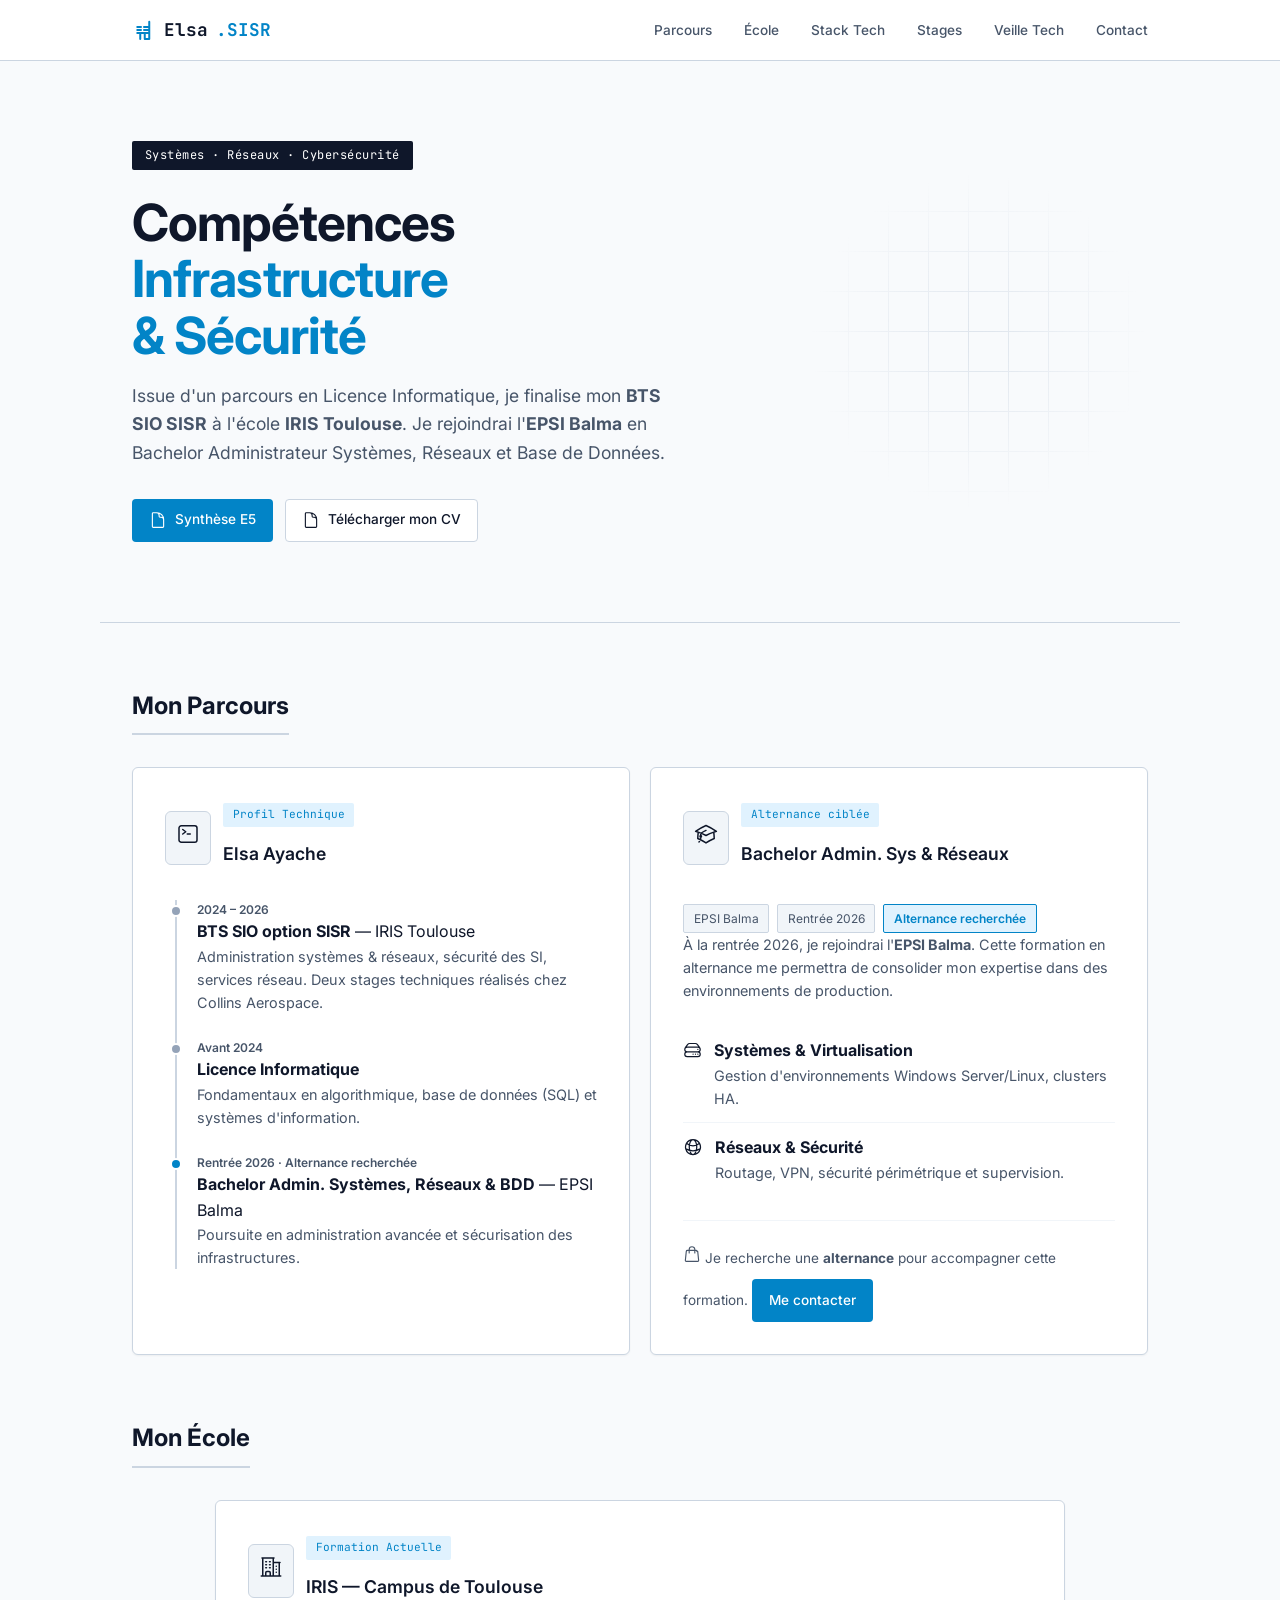
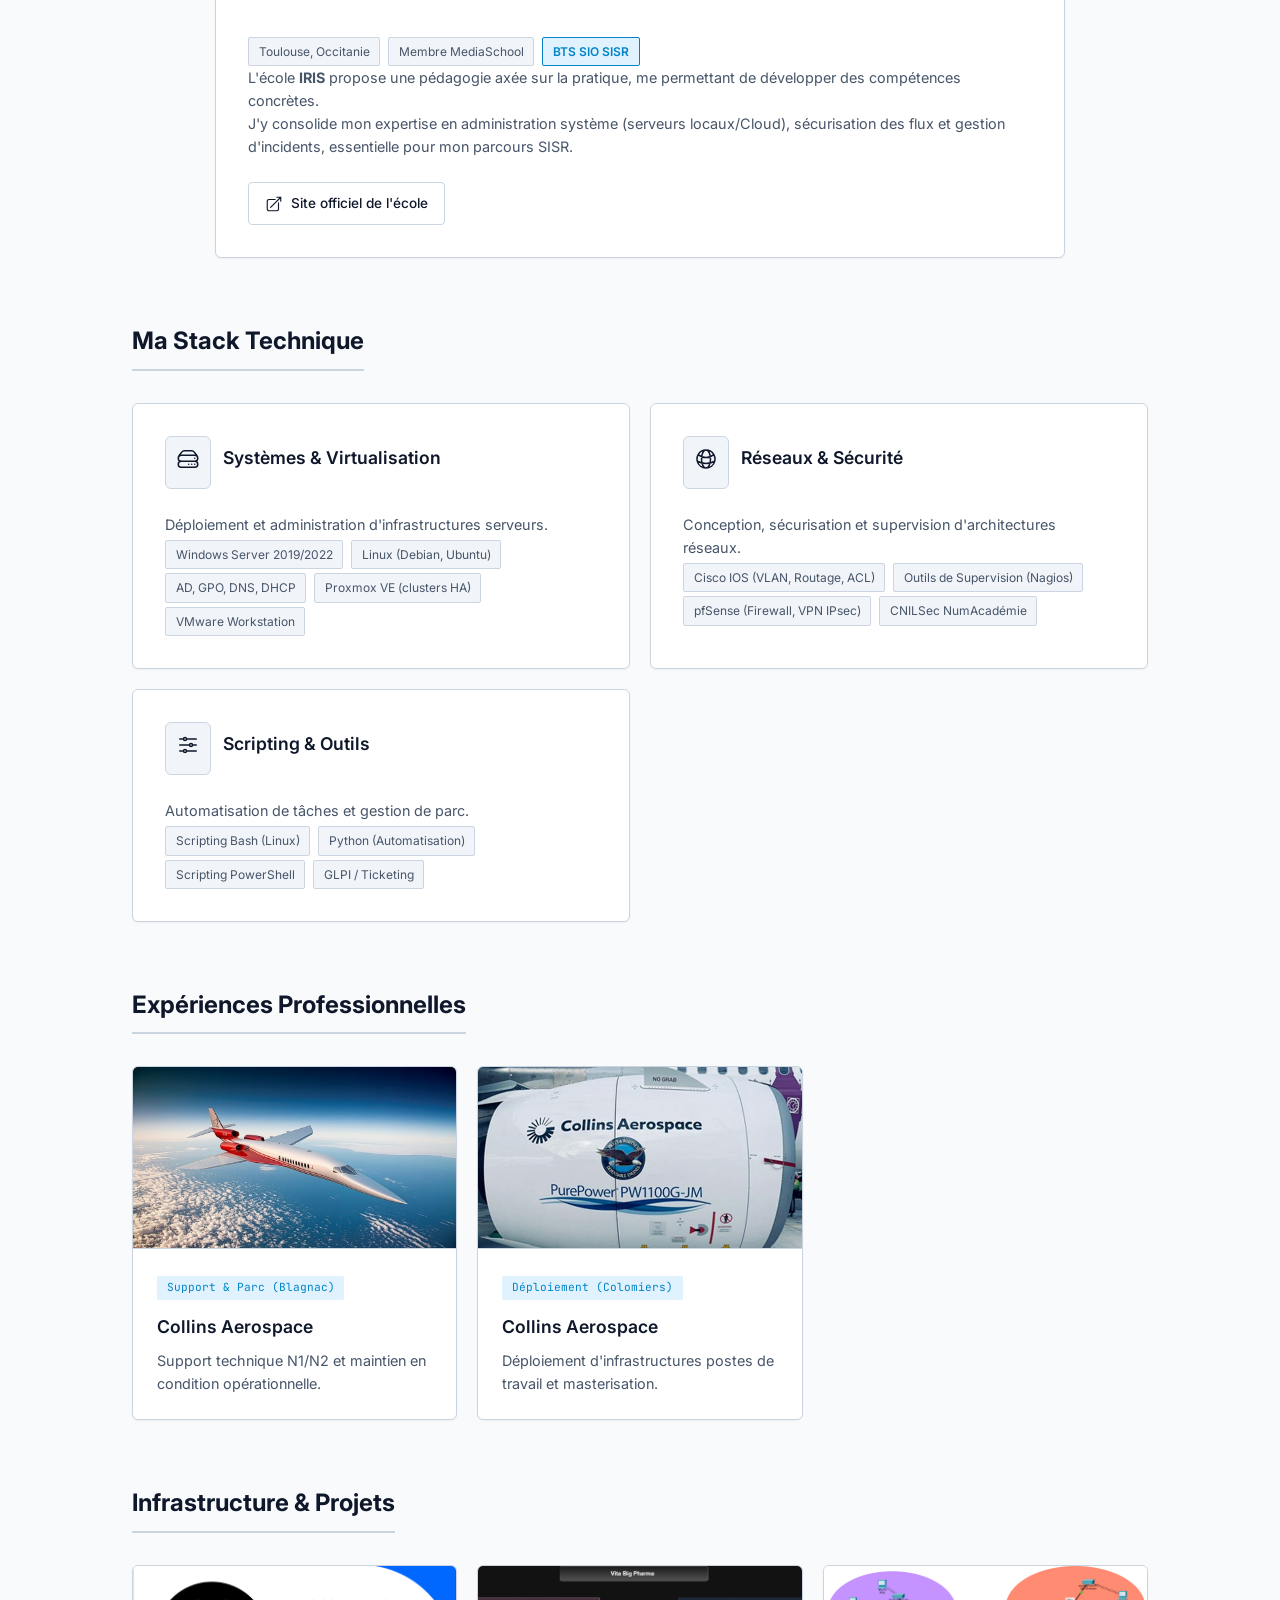
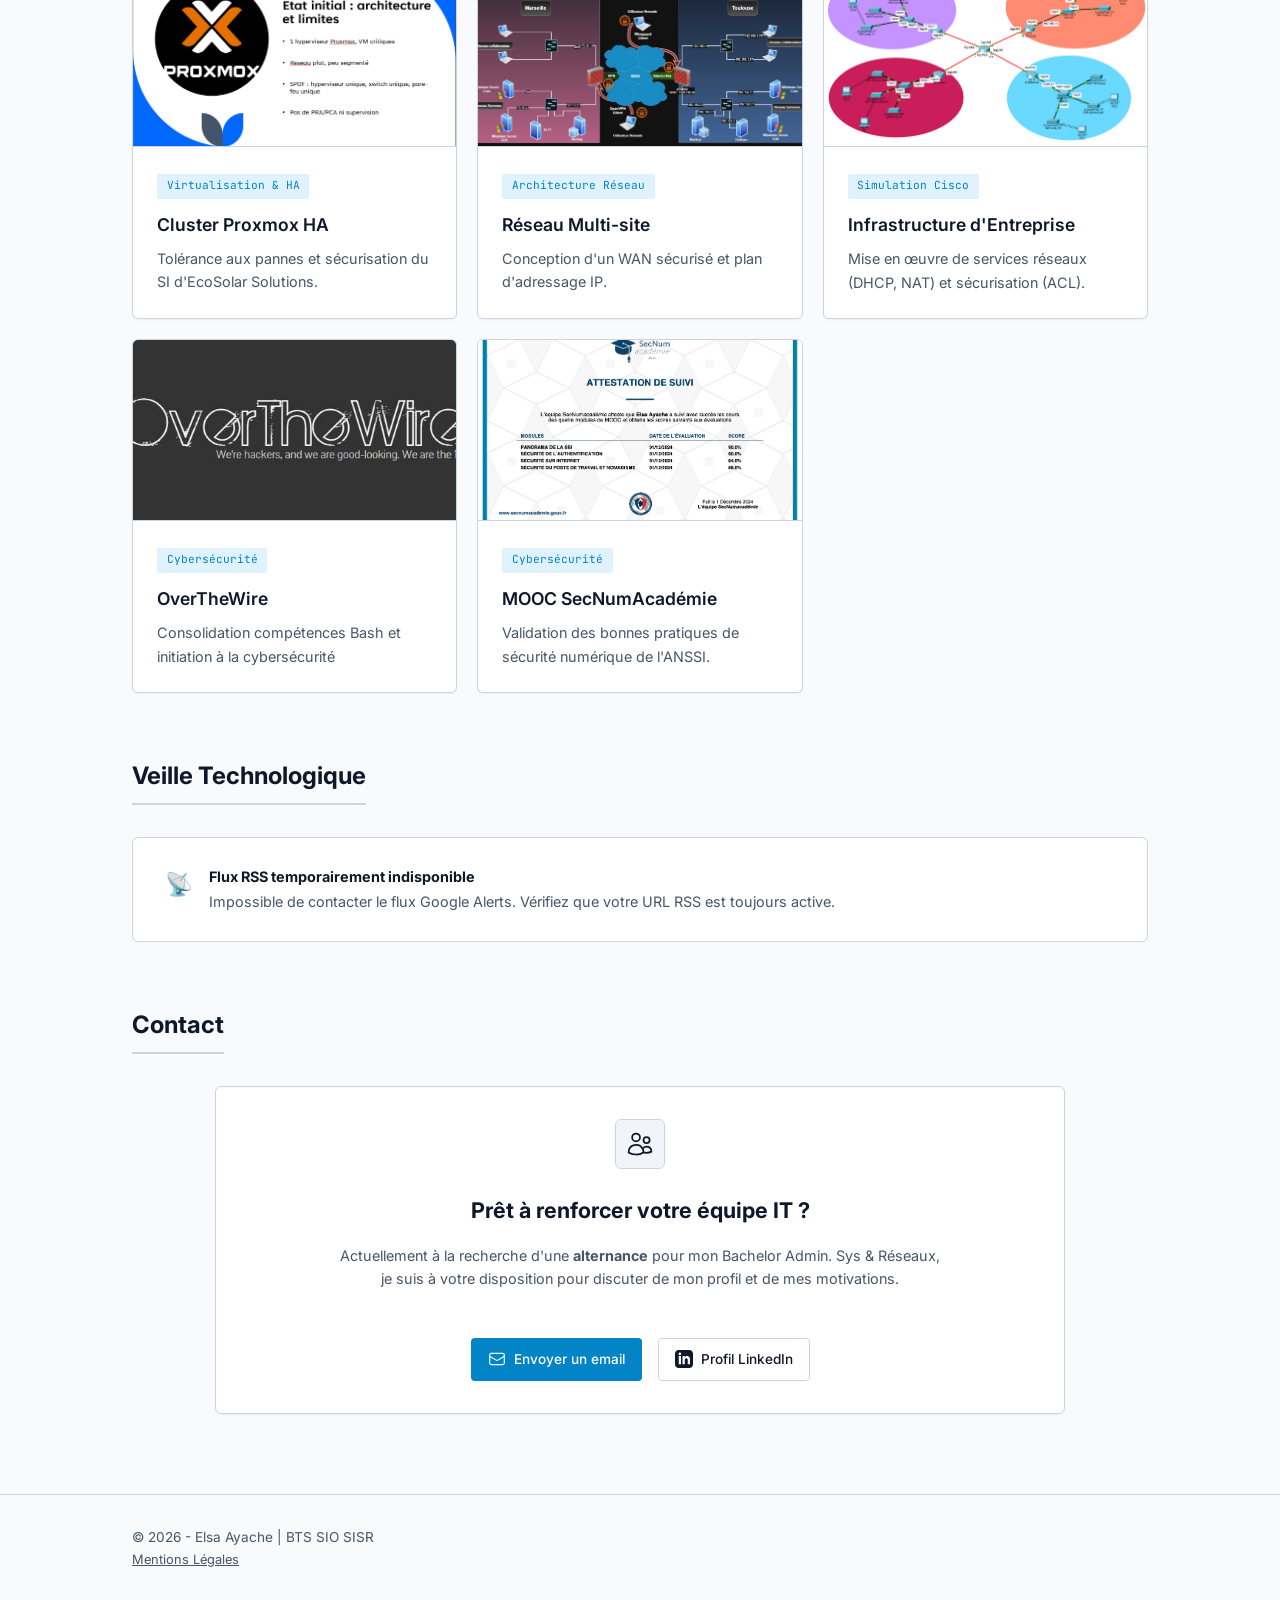
==== commit 1a250e5c: "mentions legales" ====
--- a/index.html
+++ b/index.html
@@ -384,12 +384,12 @@
 
     </main>
 
-    <footer>
-        <div class="container" style="display:flex; justify-content:space-between; align-items:center;">
-            <p class="footer-logo">Elsa<span>.SISR</span></p>
-            <p>&copy; 2026 — Admin Sys & Réseaux · IRIS Toulouse</p>
-        </div>
-    </footer>
+   <footer>
+    <div class="container">
+        <p>&copy; 2026 - Elsa Ayache | BTS SIO SISR</p>
+        <p><a href="mentions.html" style="color: var(--text-muted); font-size: 0.8rem;">Mentions Légales</a></p>
+    </div>
+</footer>
 
     <div id="projectModal" class="modal" role="dialog" aria-modal="true" aria-labelledby="modalTitle">
         <div class="modal-content">
--- a/style.css
+++ b/style.css
@@ -1,55 +1,47 @@
 /* ================================================
-   PORTFOLIO ELSA AYACHE — style.css
-   Thème : Épuré / Professionnel / Vert Sauge
-   Polices : Fraunces (display) + DM Sans (body)
-   ================================================ */
-
-@import url('https://fonts.googleapis.com/css2?family=Fraunces:opsz,wght@9..144,300;9..144,400;9..144,600;9..144,700&family=DM+Sans:wght@300;400;500;600&display=swap');
-
-/* ── Variables ── */
+   PORTFOLIO ADMIN SYS & RESEAUX — style.css
+   Thème : Ingénierie, Propreté, Tech
+   ================================================ */
+
+/* --- VARIABLES "PRO TECH" --- */
 :root {
-    --bg-body:        #F5F4F0;
-    --bg-card:        #FFFFFF;
-    --bg-alt:         #EDECEA;
-    --text-main:      #1C1C1A;
-    --text-muted:     #6B6B65;
-    --accent:         #3D5C38;
-    --accent-hover:   #2D4529;
-    --accent-light:   #E8EEE6;
-    --accent-mid:     #7A9E72;
-    --border:         #E0DDD6;
-    --border-hover:   #B5C4B2;
-    --shadow-sm:      0 1px 4px rgba(0,0,0,.06), 0 1px 2px rgba(0,0,0,.04);
-    --shadow-lg:      0 24px 48px -10px rgba(0,0,0,.12);
-    --radius-card:    16px;
-    --radius-btn:     8px;
-    --font-display:   'Fraunces', Georgia, serif;
-    --font-body:      'DM Sans', sans-serif;
-    --transition:     .25s cubic-bezier(.4,0,.2,1);
-}
-
-/* ── Reset ── */
+    --bg-body:       #f8fafc; /* Gris extrêmement clair et neutre */
+    --bg-card:       #ffffff;
+    --bg-alt:        #f1f5f9; /* Slate 100 pour les fonds secondaires */
+    --text-main:     #0f172a; /* Slate 900, presque noir */
+    --text-muted:    #475569; /* Slate 600 pour le texte de description */
+    --accent:        #0284c7; /* Bleu Sky 600 (Tech/Cisco/Microsoft) */
+    --accent-hover:  #0369a1;
+    --accent-light:  #e0f2fe; /* Fond des badges */
+    --border:        #cbd5e1;
+    --border-hover:  #94a3b8;
+    --shadow-sm:     0 1px 2px 0 rgb(0 0 0 / 0.05);
+    --shadow-lg:     0 10px 15px -3px rgb(0 0 0 / 0.1), 0 4px 6px -4px rgb(0 0 0 / 0.1);
+    --radius-card:   6px; /* Angles droits très pros */
+    --radius-btn:    4px;
+    --font-display:  'Inter', system-ui, sans-serif;
+    --font-body:     'Inter', system-ui, sans-serif;
+    --transition:    .2s ease-in-out;
+}
+
+/* --- RESET --- */
 *, *::before, *::after { box-sizing: border-box; margin: 0; padding: 0; }
 html { scroll-behavior: smooth; }
 
 body {
     background-color: var(--bg-body);
-    background-image:
-        radial-gradient(ellipse at 10% 10%, rgba(122,158,114,.10) 0%, transparent 55%),
-        radial-gradient(ellipse at 90% 85%, rgba(61,92,56,.07)  0%, transparent 50%);
-    background-attachment: fixed;
     color: var(--text-main);
     font-family: var(--font-body);
     font-size: 1rem;
-    line-height: 1.65;
-    overflow-x: hidden;
+    line-height: 1.6;
+    -webkit-font-smoothing: antialiased;
 }
 
 img { display: block; max-width: 100%; }
-a   { color: inherit; }
+a  { color: inherit; }
 
 .container {
-    max-width: 1120px;
+    max-width: 1080px;
     margin: 0 auto;
     padding: 0 2rem;
 }
@@ -59,12 +51,12 @@
    ================================================ */
 nav {
     border-bottom: 1px solid var(--border);
-    padding: 1.1rem 0;
+    padding: 1rem 0;
     position: sticky;
     top: 0;
-    background: rgba(245,244,240,.88);
-    backdrop-filter: blur(18px);
-    -webkit-backdrop-filter: blur(18px);
+    background: rgba(255, 255, 255, 0.9);
+    backdrop-filter: blur(8px);
+    -webkit-backdrop-filter: blur(8px);
     z-index: 200;
 }
 
@@ -75,42 +67,33 @@
 }
 
 .logo {
-    font-family: var(--font-display);
+    display: flex;
+    align-items: center;
+    gap: 8px;
+    font-family: 'JetBrains Mono', monospace; /* Touche Terminal/Code */
     font-weight: 700;
-    font-size: 1.15rem;
-    letter-spacing: -.3px;
+    font-size: 1.1rem;
+    color: var(--text-main);
 }
 .logo span { color: var(--accent); }
+.logo svg { color: var(--accent); }
 
 nav ul {
     display: flex;
     list-style: none;
-    gap: 2.2rem;
+    gap: 2rem;
 }
 
 nav a {
     text-decoration: none;
     font-weight: 500;
-    font-size: .78rem;
-    letter-spacing: .5px;
-    text-transform: uppercase;
+    font-size: .85rem;
     color: var(--text-muted);
     transition: color var(--transition);
-    position: relative;
-}
-nav a::after {
-    content: '';
-    position: absolute;
-    bottom: -3px;
-    left: 0;
-    width: 0;
-    height: 1px;
-    background: var(--accent);
-    transition: width var(--transition);
 }
 nav a:hover { color: var(--accent); }
-nav a:hover::after { width: 100%; }
-
+
+/* Burger (mobile) */
 .menu-btn {
     display: none;
     flex-direction: column;
@@ -118,38 +101,26 @@
     background: none;
     border: none;
     cursor: pointer;
-    padding: 4px;
 }
 .menu-btn span {
     display: block;
-    width: 22px;
+    width: 24px;
     height: 2px;
     background: var(--text-main);
-    border-radius: 2px;
     transition: var(--transition);
 }
 
 .mobile-menu {
     display: none;
-    padding: .8rem 0;
     border-top: 1px solid var(--border);
+    background: var(--bg-card);
 }
 .mobile-menu.open { display: block; }
-.mobile-menu ul { list-style: none; }
 .mobile-menu li a {
     display: block;
-    padding: .65rem 2rem;
-    font-size: .82rem;
-    font-weight: 500;
-    text-transform: uppercase;
-    letter-spacing: .5px;
-    color: var(--text-main);
-    text-decoration: none;
-    transition: background var(--transition), color var(--transition);
-}
-.mobile-menu li a:hover {
-    background: var(--accent-light);
-    color: var(--accent);
+    padding: 1rem 2rem;
+    font-size: .9rem;
+    border-bottom: 1px solid var(--bg-alt);
 }
 
 /* ================================================
@@ -160,200 +131,222 @@
     grid-template-columns: 1fr 340px;
     align-items: center;
     gap: 3rem;
-    padding-top: 7rem;
-    padding-bottom: 7rem;
+    padding-top: 5rem;
+    padding-bottom: 5rem;
     border-bottom: 1px solid var(--border);
 }
 
 .hero-badge {
     display: inline-block;
-    background: var(--accent-light);
-    color: var(--accent);
-    font-size: .68rem;
-    font-weight: 600;
-    letter-spacing: 1.8px;
-    text-transform: uppercase;
-    padding: .35rem 1rem;
-    border-radius: 3px;
-    margin-bottom: 1.6rem;
-    border: 1px solid var(--border-hover);
+    background: var(--text-main);
+    color: #fff;
+    font-family: 'JetBrains Mono', monospace;
+    font-size: .75rem;
+    padding: .3rem .8rem;
+    border-radius: 2px;
+    margin-bottom: 1.5rem;
+    letter-spacing: 0.5px;
 }
 
 h1 {
     font-family: var(--font-display);
-    font-size: clamp(2.6rem, 5vw, 4rem);
-    font-weight: 600;
-    line-height: 1.06;
+    font-size: clamp(2.2rem, 4vw, 3.2rem);
+    font-weight: 700;
+    line-height: 1.1;
     letter-spacing: -1px;
-    margin-bottom: 1.5rem;
+    margin-bottom: 1.2rem;
 }
 .accent { color: var(--accent); }
 
 .hero p {
-    font-size: 1rem;
-    color: var(--text-muted);
-    max-width: 520px;
-    margin-bottom: 2.4rem;
-    line-height: 1.8;
-}
-
-/* Décorations hero */
+    font-size: 1.1rem;
+    color: var(--text-muted);
+    max-width: 540px;
+    margin-bottom: 2rem;
+}
+
+/* Remplacement animation gadget par grille statique pro */
 .hero-visual {
-    position: relative;
     width: 100%;
     aspect-ratio: 1;
-    pointer-events: none;
-    user-select: none;
-}
-
-.hv-ring {
+    position: relative;
+    opacity: 0.6;
+}
+.tech-grid {
     position: absolute;
-    top: 50%; left: 50%;
-    transform: translate(-50%, -50%);
-    border-radius: 50%;
-    animation: pulse-ring 5s ease-in-out infinite;
-}
-.hv-ring-1 {
-    width: 58%; height: 58%;
-    border: 1.5px solid rgba(61,92,56,.5);
-    animation-delay: 0s;
-}
-.hv-ring-2 {
-    width: 78%; height: 78%;
-    border: 1px solid rgba(122,158,114,.38);
-    animation-delay: .8s;
-}
-.hv-ring-3 {
-    width: 100%; height: 100%;
-    border: 1px solid rgba(122,158,114,.22);
-    animation-delay: 1.6s;
-}
-
-@keyframes pulse-ring {
-    0%, 100% { opacity: .4; transform: translate(-50%, -50%) scale(1); }
-    50%       { opacity: .9; transform: translate(-50%, -50%) scale(1.03); }
-}
-
-.hv-dot {
-    position: absolute;
-    width: 8px; height: 8px;
-    border-radius: 50%;
-    background: var(--accent);
-    animation: orbit 6s linear infinite;
-}
-.hv-dot-1 { top: 18%; left: 50%; animation-duration: 5s; background: var(--accent); }
-.hv-dot-2 { top: 50%; left: 87%; animation-duration: 7.5s; animation-delay: -2s; background: var(--accent-mid); }
-.hv-dot-3 { top: 82%; left: 28%; animation-duration: 9s; animation-delay: -4s; background: var(--accent-mid); }
-
-@keyframes orbit {
-    0%   { transform: scale(1) translate(0,0); opacity: 1; }
-    50%  { transform: scale(1.9) translate(3px,-3px); opacity: .5; }
-    100% { transform: scale(1) translate(0,0); opacity: 1; }
+    inset: 0;
+    background-size: 40px 40px;
+    background-image: 
+      linear-gradient(to right, var(--border) 1px, transparent 1px),
+      linear-gradient(to bottom, var(--border) 1px, transparent 1px);
+    mask-image: radial-gradient(circle at center, black, transparent 70%);
+    -webkit-mask-image: radial-gradient(circle at center, black, transparent 70%);
 }
 
 /* ================================================
    SECTIONS
    ================================================ */
 .section-title {
-    font-family: var(--font-display);
-    font-size: 1.7rem;
-    font-weight: 600;
-    letter-spacing: -.3px;
-    margin: 5.5rem 0 2rem;
-    position: relative;
-    padding-bottom: .9rem;
-}
-.section-title::after {
-    content: '';
-    position: absolute;
-    bottom: 0;
-    left: 0;
-    width: 32px;
-    height: 2px;
-    background: var(--accent);
-    border-radius: 2px;
-}
-
-/* ================================================
-   GRILLE PROJETS
-   ================================================ */
-.projects-grid {
+    font-size: 1.5rem;
+    font-weight: 700;
+    margin: 4rem 0 2rem;
+    border-bottom: 2px solid var(--border);
+    padding-bottom: 0.5rem;
+    display: inline-block;
+}
+
+/* ================================================
+   GRILLES ET CARTES (Communs)
+   ================================================ */
+.projects-grid, .parcours-grid {
     display: grid;
-    grid-template-columns: repeat(auto-fill, minmax(300px, 1fr));
     gap: 20px;
-    align-items: stretch;
-}
-
-/* ================================================
-   CARTES
-   ================================================ */
-.project-item {
+}
+.projects-grid { grid-template-columns: repeat(auto-fill, minmax(300px, 1fr)); }
+.parcours-grid { grid-template-columns: 1fr 1fr; }
+
+.project-item, .parcours-card {
     background: var(--bg-card);
     border: 1px solid var(--border);
     border-radius: var(--radius-card);
+    box-shadow: var(--shadow-sm);
+    transition: box-shadow var(--transition), border-color var(--transition);
     overflow: hidden;
-    display: flex;
-    flex-direction: column;
-    box-shadow: var(--shadow-sm);
-    transition: transform var(--transition), border-color var(--transition), box-shadow var(--transition);
+}
+
+.project-item:hover, .parcours-card:hover {
+    border-color: var(--accent);
+    box-shadow: var(--shadow-lg);
 }
 
 .clickable-project { cursor: pointer; }
-
-.project-item:hover {
-    transform: translateY(-5px);
-    border-color: var(--border-hover);
-    box-shadow: var(--shadow-lg);
-}
 
 .project-image {
     width: 100%;
     aspect-ratio: 16 / 9;
-    overflow: hidden;
     background: var(--bg-alt);
+    border-bottom: 1px solid var(--border);
 }
 .project-image img {
-    width: 100%;
-    height: 100%;
+    width: 100%; height: 100%;
     object-fit: cover;
-    transition: transform .5s ease;
-    filter: saturate(.88);
-}
-.project-item:hover .project-image img {
-    transform: scale(1.04);
-    filter: saturate(1);
 }
 
 .project-info {
-    padding: 22px 24px 26px;
+    padding: 1.5rem;
+}
+
+.tag-tech {
+    display: inline-block;
+    font-family: 'JetBrains Mono', monospace;
+    font-size: .7rem;
+    color: var(--accent);
+    background: var(--accent-light);
+    padding: .2rem .6rem;
+    border-radius: 2px;
+    margin-bottom: .8rem;
+}
+
+.project-info h3, .parcours-card-header h3 {
+    font-size: 1.1rem;
+    font-weight: 600;
+    margin-bottom: .5rem;
+    color: var(--text-main);
+}
+
+.project-info p, .parcours-card p {
+    font-size: .9rem;
+    color: var(--text-muted);
+}
+
+/* ================================================
+   PARCOURS SPÉCIFIQUE
+   ================================================ */
+.parcours-card {
+    padding: 2rem;
     display: flex;
     flex-direction: column;
-    flex-grow: 1;
-}
-
-.tag-tech {
-    font-size: .63rem;
+}
+
+.parcours-card-header {
+    display: flex;
+    align-items: center;
+    gap: 12px;
+    margin-bottom: 1.5rem;
+}
+
+.parcours-icon-wrap {
+    color: var(--text-main);
+    background: var(--bg-alt);
+    padding: 10px;
+    border-radius: var(--radius-card);
+    border: 1px solid var(--border);
+}
+
+.parcours-timeline {
+    margin-bottom: 1.5rem;
+    border-left: 2px solid var(--border);
+    margin-left: 10px;
+    padding-left: 20px;
+}
+
+.timeline-item {
+    position: relative;
+    padding-bottom: 1.5rem;
+}
+.timeline-item:last-child { padding-bottom: 0; }
+
+.timeline-dot {
+    position: absolute;
+    left: -27px;
+    top: 5px;
+    width: 12px; height: 12px;
+    background: var(--border-hover);
+    border: 2px solid var(--bg-card);
+    border-radius: 50%;
+}
+.timeline-dot--accent { background: var(--accent); }
+
+.timeline-date {
+    display: block;
+    font-size: .75rem;
     font-weight: 600;
-    text-transform: uppercase;
-    letter-spacing: 1.5px;
+    color: var(--text-muted);
+}
+
+.skill-pill, .parcours-meta-pill {
+    display: inline-block;
+    border: 1px solid var(--border);
+    background: var(--bg-alt);
+    font-size: .75rem;
+    padding: .25rem .6rem;
+    border-radius: 2px;
+    margin: 4px 4px 0 0;
+    color: var(--text-muted);
+}
+.parcours-meta-pill--accent {
+    border-color: var(--accent);
     color: var(--accent);
-    margin-bottom: 8px;
-}
-
-.project-info h3 {
-    font-family: var(--font-display);
-    font-size: 1.05rem;
+    background: var(--accent-light);
     font-weight: 600;
-    margin-bottom: 10px;
-    line-height: 1.3;
-}
-
-.project-info p {
-    color: var(--text-muted);
-    font-size: .88rem;
-    flex-grow: 1;
-    margin-bottom: 18px;
-    line-height: 1.72;
+}
+
+.epsi-modules { margin: 1.5rem 0; }
+.epsi-module {
+    display: flex;
+    gap: 12px;
+    padding: 12px 0;
+    border-bottom: 1px solid var(--bg-alt);
+}
+.epsi-module:last-child { border: none; }
+.epsi-module-icon { color: var(--text-main); margin-top: 2px; }
+
+.alternance-banner {
+    margin-top: auto;
+    padding-top: 1.5rem;
+    border-top: 1px solid var(--bg-alt);
+    font-size: .85rem;
+    color: var(--text-muted);
 }
 
 /* ================================================
@@ -361,663 +354,166 @@
    ================================================ */
 .actions {
     display: flex;
-    gap: 10px;
-    flex-wrap: wrap;
-}
-
-.actions-direct {
-    display: flex;
-    gap: 10px;
-    margin-top: auto;
+    gap: 12px;
+    margin-top: 1rem;
 }
 
 .btn-primary, .btn-secondary {
-    padding: .65rem 1.2rem;
-    border-radius: var(--radius-btn);
-    text-decoration: none;
-    font-family: var(--font-body);
-    font-weight: 500;
-    font-size: .8rem;
-    letter-spacing: .2px;
-    text-align: center;
     display: inline-flex;
     align-items: center;
     justify-content: center;
-    gap: .35rem;
-    transition: background var(--transition), transform var(--transition), box-shadow var(--transition);
-    flex: 1;
-    white-space: nowrap;
+    gap: 8px;
+    padding: .6rem 1rem;
+    border-radius: var(--radius-btn);
+    font-size: .85rem;
+    font-weight: 500;
+    text-decoration: none;
+    transition: var(--transition);
 }
 
 .btn-primary {
     background: var(--accent);
     color: #fff;
-}
-.btn-primary:hover {
-    background: var(--accent-hover);
-    transform: translateY(-2px);
-    box-shadow: 0 8px 20px -4px rgba(61,92,56,.38);
-}
+    border: 1px solid transparent;
+}
+.btn-primary:hover { background: var(--accent-hover); }
 
 .btn-secondary {
-    background: var(--accent-light);
-    color: var(--accent);
-    border: 1px solid var(--border-hover);
+    background: var(--bg-card);
+    color: var(--text-main);
+    border: 1px solid var(--border);
 }
 .btn-secondary:hover {
-    background: #dce8da;
-    transform: translateY(-2px);
-}
-
-/* ================================================
-   VEILLE RSS
+    border-color: var(--text-main);
+    background: var(--bg-alt);
+}
+.alternance-btn { margin-top: 10px; display: inline-flex; }
+
+/* ================================================
+   VEILLE & RSS
+   ================================================ */
+/* ================================================
+   VEILLE & RSS
    ================================================ */
 .rss-container {
     background: var(--bg-card);
+    border: 1px solid var(--border);
     border-radius: var(--radius-card);
-    border: 1px solid var(--border);
-    overflow: hidden;
-    box-shadow: var(--shadow-sm);
-}
-
+    overflow: hidden; /* Important pour que l'image ne déborde pas des coins arrondis */
+}
+
+/* Articles classiques (sans image) */
 .rss-item {
-    padding: 1.3rem 1.6rem;
+    padding: 1.2rem;
+    border-bottom: 1px solid var(--bg-alt);
+}
+.rss-item:last-child { border: none; }
+.rss-item small {
+    font-family: 'JetBrains Mono', monospace;
+    font-size: .7rem;
+    color: var(--accent);
+}
+.rss-item h3 { margin-top: 4px; font-size: 1rem; }
+.rss-item h3 a { text-decoration: none; color: var(--text-main); }
+.rss-item h3 a:hover { text-decoration: underline; }
+
+/* --- Premier article : avec image (LE CORRECTIF EST ICI) --- */
+.rss-item--featured {
+    padding: 0; 
     border-bottom: 1px solid var(--border);
-    transition: background var(--transition);
-}
-.rss-item:last-child { border-bottom: none; }
-.rss-item:hover { background: var(--bg-alt); }
-
-.rss-item small {
-    font-size: .65rem;
-    font-weight: 600;
-    letter-spacing: 1.2px;
-    text-transform: uppercase;
-    color: var(--accent);
-}
-.rss-item h3 { margin-top: .35rem; }
-.rss-item h3 a {
-    color: var(--text-main);
-    text-decoration: none;
-    font-weight: 500;
-    font-size: .92rem;
-    transition: color var(--transition);
-}
-.rss-item h3 a:hover { color: var(--accent); }
-
-.rss-item--featured {
-    border-bottom: 1px solid var(--border);
-    padding: 0;
-    overflow: hidden;
-}
-.rss-item--featured:hover { background: none; }
-
-.rss-featured-img-link { display: block; overflow: hidden; }
+}
+
+.rss-featured-img-link { 
+    display: block; 
+    overflow: hidden; 
+}
 
 .rss-featured-img {
     width: 100%;
-    height: 200px;
+    height: 220px; /* C'est cette ligne qui manquait ! */
     background-size: cover;
     background-position: center;
     position: relative;
-    transition: transform .4s ease;
-    filter: saturate(.85);
-}
-.rss-item--featured:hover .rss-featured-img {
-    transform: scale(1.02);
-    filter: saturate(1);
-}
-
+    transition: transform 0.3s ease;
+}
+.rss-item--featured:hover .rss-featured-img { 
+    transform: scale(1.03); 
+}
+
+/* Le petit badge "Dernier article" relooké façon "Tech" */
 .rss-featured-badge {
     position: absolute;
     top: 12px; left: 12px;
-    background: var(--accent);
+    background: var(--text-main);
     color: #fff;
-    font-size: .63rem;
-    font-weight: 600;
-    letter-spacing: 1px;
+    font-family: 'JetBrains Mono', monospace;
+    font-size: .65rem;
+    padding: .3rem .7rem;
+    border-radius: 2px;
     text-transform: uppercase;
-    padding: .28rem .75rem;
-    border-radius: 3px;
-}
-
-.rss-featured-body { padding: 1.2rem 1.6rem; }
+    letter-spacing: 0.5px;
+}
+
+.rss-featured-body {
+    padding: 1.2rem;
+}
 .rss-featured-body small {
-    font-size: .65rem;
-    font-weight: 600;
-    letter-spacing: 1.2px;
-    text-transform: uppercase;
+    font-family: 'JetBrains Mono', monospace;
+    font-size: .7rem;
     color: var(--accent);
 }
-.rss-featured-body h3 { margin-top: .4rem; }
-.rss-featured-body h3 a {
-    font-size: 1rem;
-    font-weight: 600;
-    color: var(--text-main);
-    text-decoration: none;
-    transition: color var(--transition);
-}
-.rss-featured-body h3 a:hover { color: var(--accent); }
-
-.loader {
-    display: flex;
-    align-items: center;
-    gap: .5rem;
-    padding: 1.8rem 1.6rem;
-    font-size: .88rem;
-    color: var(--text-muted);
-}
-.loader-dot {
-    display: inline-block;
-    width: 6px; height: 6px;
-    border-radius: 50%;
-    background: var(--accent);
-    animation: bounce-dot .8s ease-in-out infinite;
-}
-.loader-dot:nth-child(2) { animation-delay: .15s; }
-.loader-dot:nth-child(3) { animation-delay: .3s; }
-
-@keyframes bounce-dot {
-    0%, 100% { transform: translateY(0); opacity: .4; }
-    50%       { transform: translateY(-5px); opacity: 1; }
-}
-
+.rss-featured-body h3 { margin-top: .4rem; font-size: 1.1rem; }
+.rss-featured-body h3 a { color: var(--text-main); text-decoration: none; }
+.rss-featured-body h3 a:hover { text-decoration: underline; color: var(--accent); }
 /* ================================================
    MODALE
    ================================================ */
 .modal {
-    position: fixed;
-    inset: 0;
-    background: rgba(10,10,8,.5);
-    backdrop-filter: blur(8px);
-    -webkit-backdrop-filter: blur(8px);
+    position: fixed; inset: 0;
+    background: rgba(15, 23, 42, 0.7);
+    backdrop-filter: blur(4px);
     z-index: 1000;
-    display: flex;
-    align-items: center;
-    justify-content: center;
-    padding: 1.5rem;
-    opacity: 0;
-    pointer-events: none;
-    transition: opacity .3s ease;
-}
-.modal.active {
-    opacity: 1;
-    pointer-events: all;
-}
+    display: flex; align-items: center; justify-content: center;
+    opacity: 0; pointer-events: none; transition: .2s;
+}
+.modal.active { opacity: 1; pointer-events: all; }
 
 .modal-content {
     background: var(--bg-card);
-    border-radius: 20px;
-    width: 100%;
-    max-width: 580px;
+    border-radius: var(--radius-card);
+    width: 90%; max-width: 600px;
     overflow: hidden;
-    box-shadow: 0 40px 80px -16px rgba(0,0,0,.22);
-    transform: translateY(20px) scale(.97);
-    transition: transform .35s cubic-bezier(.34,1.56,.64,1);
     position: relative;
-    border: 1px solid var(--border);
-}
-.modal.active .modal-content {
-    transform: translateY(0) scale(1);
-}
-
-.modal-image-container {
-    width: 100%;
-    aspect-ratio: 16 / 9;
-    overflow: hidden;
-    background: var(--bg-alt);
-}
-.modal-image-container img {
-    width: 100%;
-    height: 100%;
-    object-fit: cover;
-    filter: saturate(.9);
-}
-
-.modal-body {
-    padding: 28px 30px 32px;
-}
-.modal-body h2 {
-    font-family: var(--font-display);
-    font-size: 1.3rem;
-    font-weight: 600;
-    letter-spacing: -.3px;
-    margin-bottom: .6rem;
-}
-.modal-body p {
-    color: var(--text-muted);
-    font-size: .9rem;
-    line-height: 1.75;
-    margin-bottom: 1.5rem;
-}
-
+    box-shadow: var(--shadow-lg);
+}
 .close-modal {
-    position: absolute;
-    top: 14px; right: 14px;
-    width: 30px; height: 30px;
-    border-radius: 50%;
-    border: none;
-    background: rgba(0,0,0,.2);
-    color: #fff;
-    font-size: 1.1rem;
-    cursor: pointer;
-    display: flex;
-    align-items: center;
-    justify-content: center;
-    transition: background var(--transition), transform var(--transition);
-    z-index: 10;
-}
-.close-modal:hover {
-    background: rgba(0,0,0,.38);
-    transform: scale(1.1);
-}
+    position: absolute; top: 10px; right: 10px;
+    background: rgba(0,0,0,0.5); border: none; color: white;
+    width: 30px; height: 30px; border-radius: 4px;
+    cursor: pointer; display: flex; align-items: center; justify-content: center;
+}
+.modal-image-container { width: 100%; aspect-ratio: 16/9; background: var(--bg-alt); }
+.modal-image-container img { width: 100%; height: 100%; object-fit: cover; }
+.modal-body { padding: 2rem; }
 
 /* ================================================
    FOOTER
    ================================================ */
 footer {
     border-top: 1px solid var(--border);
-    background: var(--bg-alt);
-    padding: 3.5rem 0;
-    margin-top: 7rem;
-    text-align: center;
-    color: var(--text-muted);
+    padding: 2rem 0;
+    margin-top: 5rem;
     font-size: .85rem;
-    letter-spacing: .2px;
-}
-.footer-logo {
-    font-family: var(--font-display);
-    font-weight: 700;
-    font-size: 1.2rem;
-    color: var(--text-main);
-    margin-bottom: .6rem;
-}
-.footer-logo span { color: var(--accent); }
-
-/* ================================================
-   PARCOURS
-   ================================================ */
-.parcours-grid {
-    display: grid;
-    grid-template-columns: 1fr 1fr;
-    gap: 20px;
-    align-items: stretch;
-}
-
-.parcours-card {
-    background: var(--bg-card);
-    border: 1px solid var(--border);
-    border-radius: var(--radius-card);
-    padding: 30px 32px;
-    box-shadow: var(--shadow-sm);
-    transition: box-shadow var(--transition), border-color var(--transition);
-    display: flex;
-    flex-direction: column;
-}
-.parcours-card:hover {
-    border-color: var(--border-hover);
-    box-shadow: var(--shadow-lg);
-}
-
-.parcours-card-header {
-    display: flex;
-    align-items: flex-start;
-    gap: 14px;
-    margin-bottom: 22px;
-}
-
-.parcours-icon-wrap {
-    font-size: 1.15rem;
-    flex-shrink: 0;
-    width: 42px;
-    height: 42px;
-    background: var(--accent-light);
-    border-radius: 8px;
-    display: flex;
-    align-items: center;
-    justify-content: center;
-    border: 1px solid var(--border-hover);
-}
-
-.parcours-card-header h3 {
-    font-family: var(--font-display);
-    font-size: 1.05rem;
-    font-weight: 600;
-    margin-top: 4px;
-    letter-spacing: -.2px;
-    line-height: 1.3;
-}
-
-.parcours-card p {
-    font-size: .88rem;
-    color: var(--text-muted);
-    line-height: 1.75;
-}
-.parcours-card strong { color: var(--text-main); font-weight: 600; }
-
-/* Timeline */
-.parcours-timeline {
-    display: flex;
-    flex-direction: column;
-    margin-bottom: 20px;
-    flex-grow: 1;
-}
-
-.timeline-item {
-    display: flex;
-    gap: 14px;
-    position: relative;
-    padding-bottom: 20px;
-}
-.timeline-item:last-child { padding-bottom: 0; }
-
-.timeline-dot {
-    flex-shrink: 0;
-    width: 9px;
-    height: 9px;
-    border-radius: 50%;
-    background: var(--border-hover);
-    margin-top: 5px;
-    position: relative;
-    z-index: 1;
-}
-.timeline-dot--accent {
-    background: var(--accent);
-    box-shadow: 0 0 0 3px var(--accent-light);
-}
-
-.timeline-item:not(:last-child) .timeline-dot::after {
-    content: '';
-    position: absolute;
-    top: 9px;
-    left: 50%;
-    transform: translateX(-50%);
-    width: 1px;
-    height: calc(100% + 11px);
-    background: var(--border);
-}
-
-.timeline-content {
-    display: flex;
-    flex-direction: column;
-    gap: 3px;
-}
-.timeline-content strong {
-    font-size: .9rem;
-    font-weight: 600;
-    color: var(--text-main);
-}
-.timeline-content p {
-    font-size: .82rem;
-    color: var(--text-muted);
-    margin: 0;
-    line-height: 1.6;
-}
-.timeline-date {
-    font-size: .65rem;
-    font-weight: 600;
-    text-transform: uppercase;
-    letter-spacing: 1.1px;
-    color: var(--accent);
-    margin-bottom: 2px;
-}
-
-/* Pills */
-.parcours-meta-row {
-    display: flex;
-    flex-wrap: wrap;
-    gap: 8px;
-    margin-bottom: 16px;
-}
-.parcours-meta-pill {
-    background: var(--bg-alt);
-    border: 1px solid var(--border);
-    border-radius: 4px;
-    padding: .25rem .75rem;
-    font-size: .7rem;
-    font-weight: 500;
-    color: var(--text-muted);
-}
-.parcours-meta-pill--accent {
-    background: var(--accent-light);
-    border-color: var(--border-hover);
-    color: var(--accent);
-}
-
-.parcours-tags {
-    display: flex;
-    flex-wrap: wrap;
-    gap: 8px;
-    margin-top: auto;
-    padding-top: 18px;
-}
-.skill-pill {
-    background: var(--accent-light);
-    color: var(--accent);
-    border-radius: 4px;
-    padding: .28rem .85rem;
-    font-size: .65rem;
-    font-weight: 600;
-    letter-spacing: .5px;
-    text-transform: uppercase;
-    border: 1px solid var(--border-hover);
-}
-
-/* Modules EPSI */
-.epsi-modules {
-    display: flex;
-    flex-direction: column;
-    gap: 12px;
-    margin: 16px 0;
-    flex-grow: 1;
-}
-.epsi-module {
-    display: flex;
-    gap: 12px;
-    align-items: flex-start;
-    background: var(--bg-alt);
-    border-radius: 10px;
-    padding: 12px 14px;
-    border: 1px solid var(--border);
-    transition: border-color var(--transition);
-}
-.epsi-module:hover { border-color: var(--border-hover); }
-.epsi-module-icon { font-size: 1rem; flex-shrink: 0; margin-top: 1px; }
-.epsi-module strong { font-size: .86rem; font-weight: 600; display: block; margin-bottom: 3px; }
-.epsi-module p { font-size: .79rem; color: var(--text-muted); line-height: 1.55; margin: 0; }
-
-/* Bannière alternance */
-.alternance-banner {
-    margin-top: auto;
-    padding-top: 18px;
-    border-top: 1px solid var(--border);
-    font-size: .85rem;
-    color: var(--text-muted);
-    line-height: 1.6;
-    display: flex;
-    flex-direction: column;
-    gap: 12px;
-}
-.alternance-banner strong { color: var(--text-main); }
-.alternance-btn { align-self: flex-start; flex: none !important; padding: .6rem 1.2rem; }
-
-/* ================================================
-   RESPONSIVE
-   ================================================ */
-@media (max-width: 900px) {
-    .hero-container {
-        grid-template-columns: 1fr;
-        padding-top: 4.5rem;
-        padding-bottom: 4.5rem;
-    }
+    color: var(--text-muted);
+}
+.footer-logo { font-family: 'JetBrains Mono', monospace; font-weight: 700; color: var(--text-main); }
+
+/* RESPONSIVE */
+@media (max-width: 768px) {
+    .hero-container { grid-template-columns: 1fr; gap: 2rem; padding: 3rem 0; }
     .hero-visual { display: none; }
-    .parcours-grid { grid-template-columns: 1fr; }
-}
-
-@media (max-width: 768px) {
-    h1 { font-size: 2.4rem; }
     nav ul { display: none; }
     .menu-btn { display: flex; }
-    .projects-grid { grid-template-columns: 1fr; }
-}
-
-@media (max-width: 480px) {
-    .container { padding: 0 1.2rem; }
-    h1 { font-size: 2rem; }
-    .modal-body { padding: 20px; }
+    .parcours-grid { grid-template-columns: 1fr; }
     .actions { flex-direction: column; }
-    .btn-primary, .btn-secondary { flex: none; width: 100%; }
-}
-
-/* ================================================
-   À PROPOS
-   ================================================ */
-.about-grid {
-    display: grid;
-    grid-template-columns: 1fr 1fr 1fr;
-    gap: 20px;
-    align-items: start;
-}
-
-.about-card {
-    background: var(--bg-card);
-    border: 1px solid var(--border);
-    border-radius: var(--radius-card);
-    padding: 28px 30px;
-    box-shadow: var(--shadow-sm);
-    transition: box-shadow var(--transition), border-color var(--transition);
-    display: flex;
-    flex-direction: column;
-}
-.about-card:hover {
-    border-color: var(--border-hover);
-    box-shadow: var(--shadow-lg);
-}
-
-.about-card-label {
-    font-size: .63rem;
-    font-weight: 600;
-    text-transform: uppercase;
-    letter-spacing: 1.5px;
-    color: var(--accent);
-    margin-bottom: 8px;
-}
-
-.about-card h3 {
-    font-family: var(--font-display);
-    font-size: 1.05rem;
-    font-weight: 600;
-    margin-bottom: 14px;
-    letter-spacing: -.2px;
-}
-
-.about-card p {
-    font-size: .88rem;
-    color: var(--text-muted);
-    line-height: 1.78;
-    margin-bottom: .6rem;
-}
-.about-card p:last-of-type { margin-bottom: 0; }
-.about-card strong { color: var(--text-main); font-weight: 600; }
-
-.about-skills {
-    display: flex;
-    flex-direction: column;
-    gap: 14px;
-}
-
-.about-skill-group { display: flex; flex-direction: column; gap: 6px; }
-
-.about-skill-title {
-    font-size: .68rem;
-    font-weight: 600;
-    text-transform: uppercase;
-    letter-spacing: 1px;
-    color: var(--text-muted);
-}
-
-.about-contact-list {
-    display: flex;
-    flex-direction: column;
-    gap: 12px;
-}
-
-.about-contact-item {
-    display: flex;
-    align-items: center;
-    gap: 10px;
-    font-size: .88rem;
-    color: var(--text-muted);
-}
-
-.about-contact-icon {
-    width: 28px;
-    height: 28px;
-    background: var(--accent-light);
-    border: 1px solid var(--border-hover);
-    border-radius: 6px;
-    display: flex;
-    align-items: center;
-    justify-content: center;
-    font-size: .85rem;
-    flex-shrink: 0;
-}
-
-.about-contact-item a {
-    color: var(--accent);
-    text-decoration: none;
-    transition: opacity var(--transition);
-}
-.about-contact-item a:hover { opacity: .75; }
-
-@media (max-width: 900px) {
-    .about-grid { grid-template-columns: 1fr; }
-}
-
-/* ================================================
-   MENTIONS LÉGALES
-   ================================================ */
-.legal-grid {
-    display: grid;
-    grid-template-columns: 1fr 1fr;
-    gap: 20px;
-    margin-bottom: 2rem;
-}
-
-.legal-card {
-    background: var(--bg-card);
-    border: 1px solid var(--border);
-    border-radius: var(--radius-card);
-    padding: 26px 28px;
-    box-shadow: var(--shadow-sm);
-}
-
-.legal-card h3 {
-    font-family: var(--font-display);
-    font-size: .95rem;
-    font-weight: 600;
-    margin-bottom: 14px;
-    padding-bottom: 10px;
-    border-bottom: 1px solid var(--border);
-    letter-spacing: -.1px;
-}
-
-.legal-card p {
-    font-size: .85rem;
-    color: var(--text-muted);
-    line-height: 1.78;
-    margin-bottom: .5rem;
-}
-.legal-card p:last-child { margin-bottom: 0; }
-.legal-card strong { color: var(--text-main); font-weight: 600; }
-
-.legal-card a {
-    color: var(--accent);
-    text-decoration: none;
-    transition: opacity var(--transition);
-}
-.legal-card a:hover { opacity: .75; }
-
-@media (max-width: 768px) {
-    .legal-grid { grid-template-columns: 1fr; }
 }
